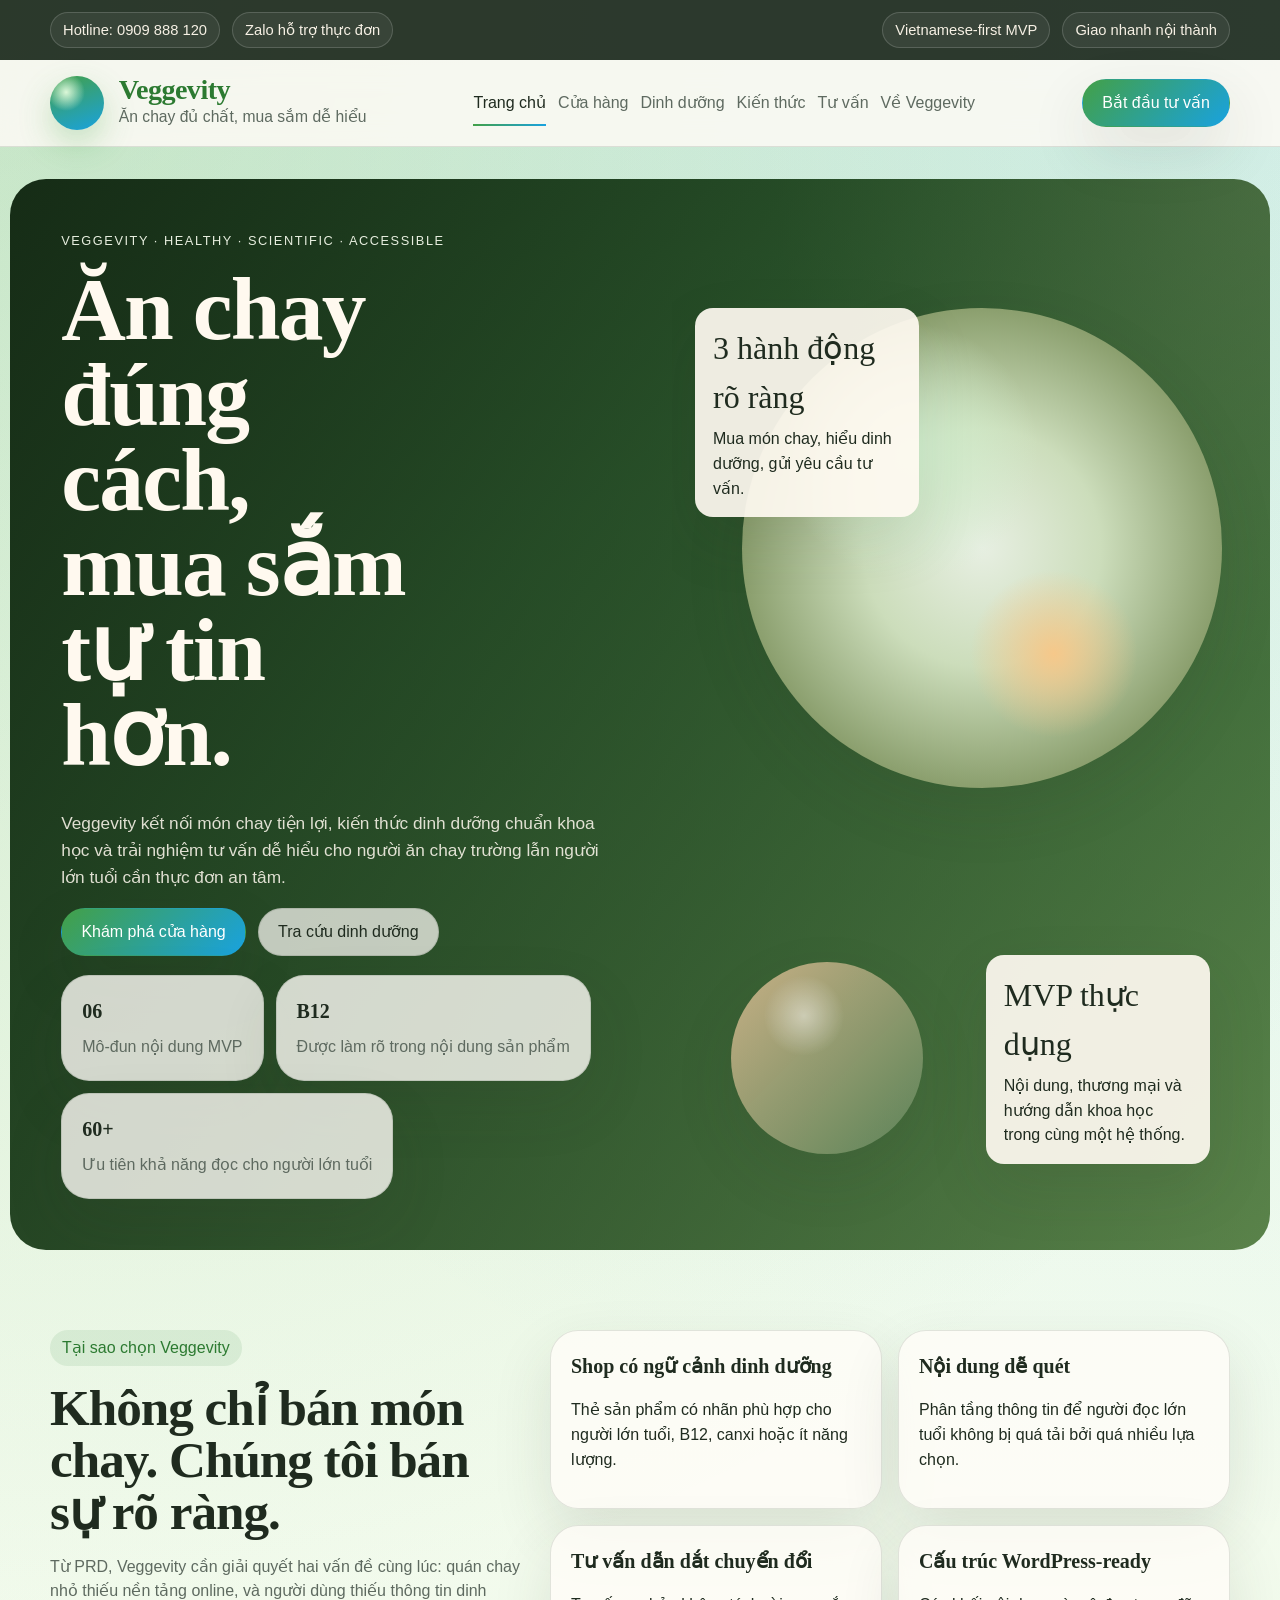
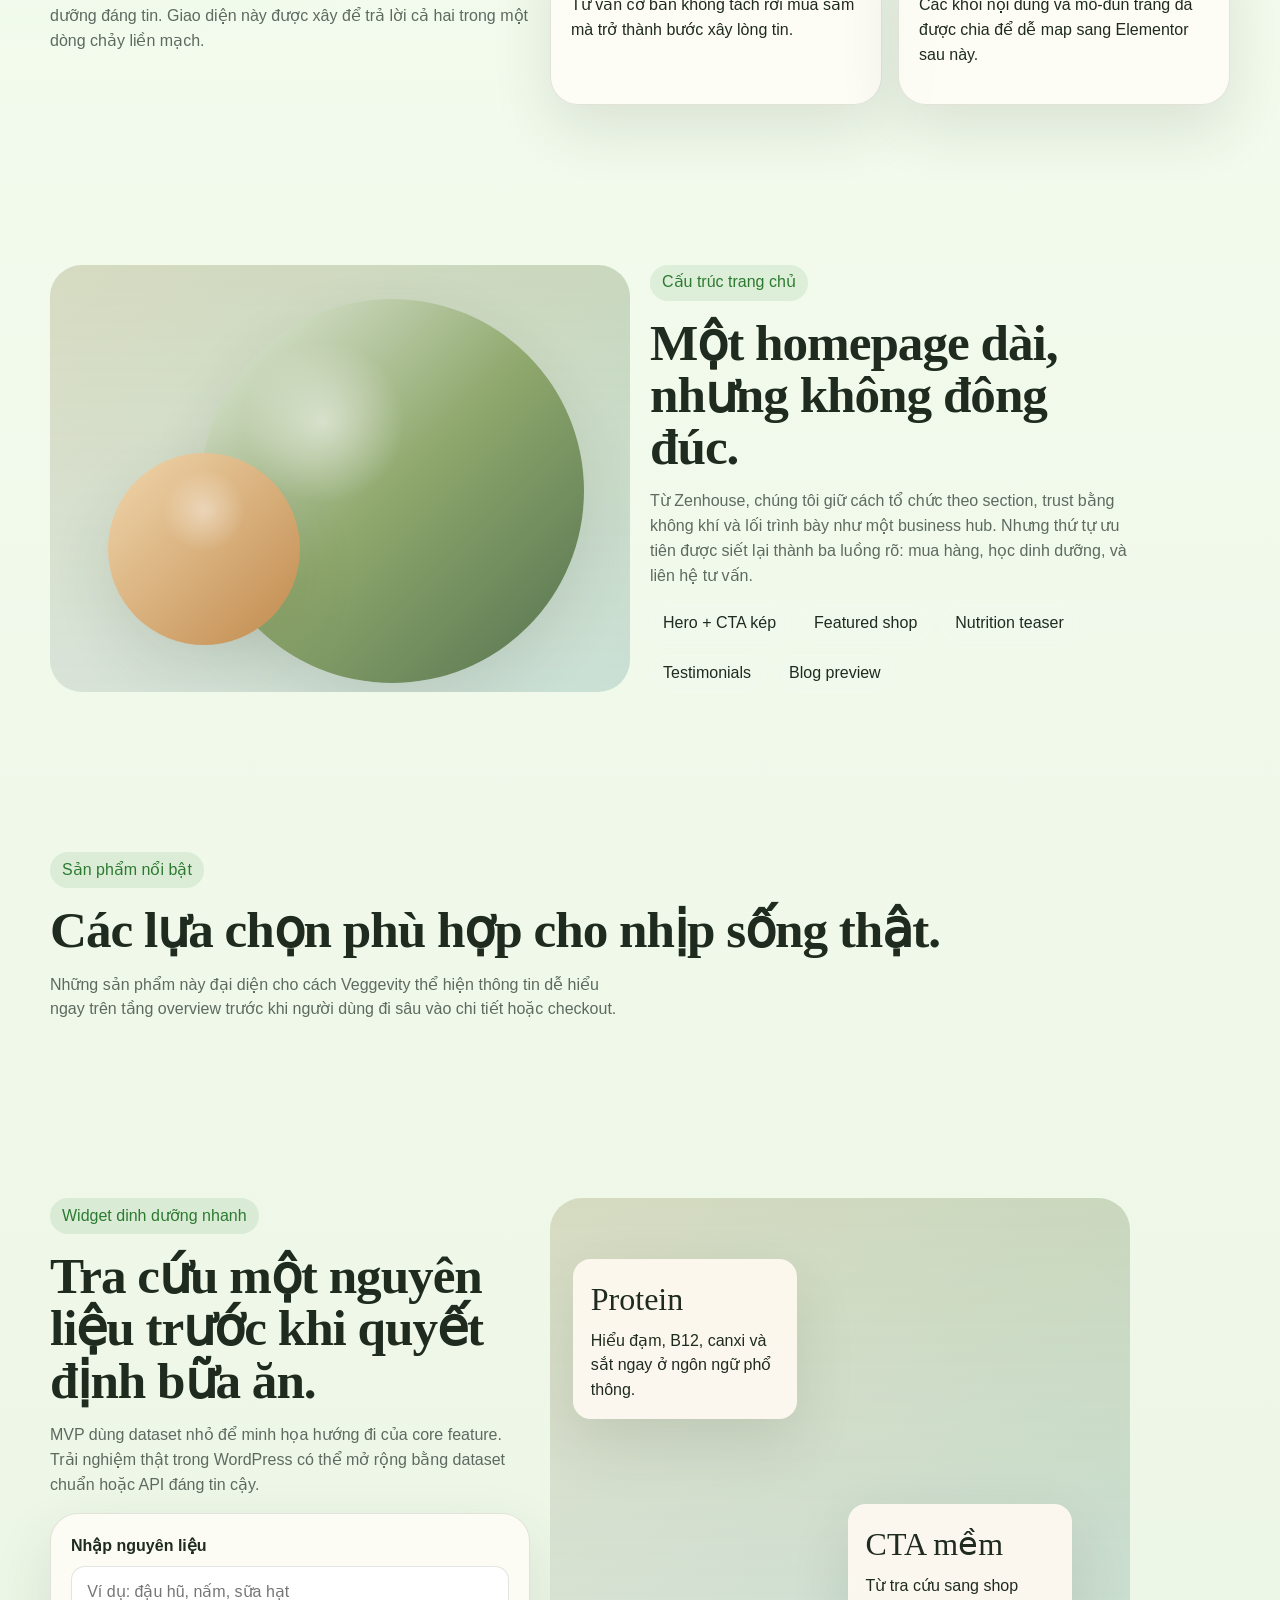
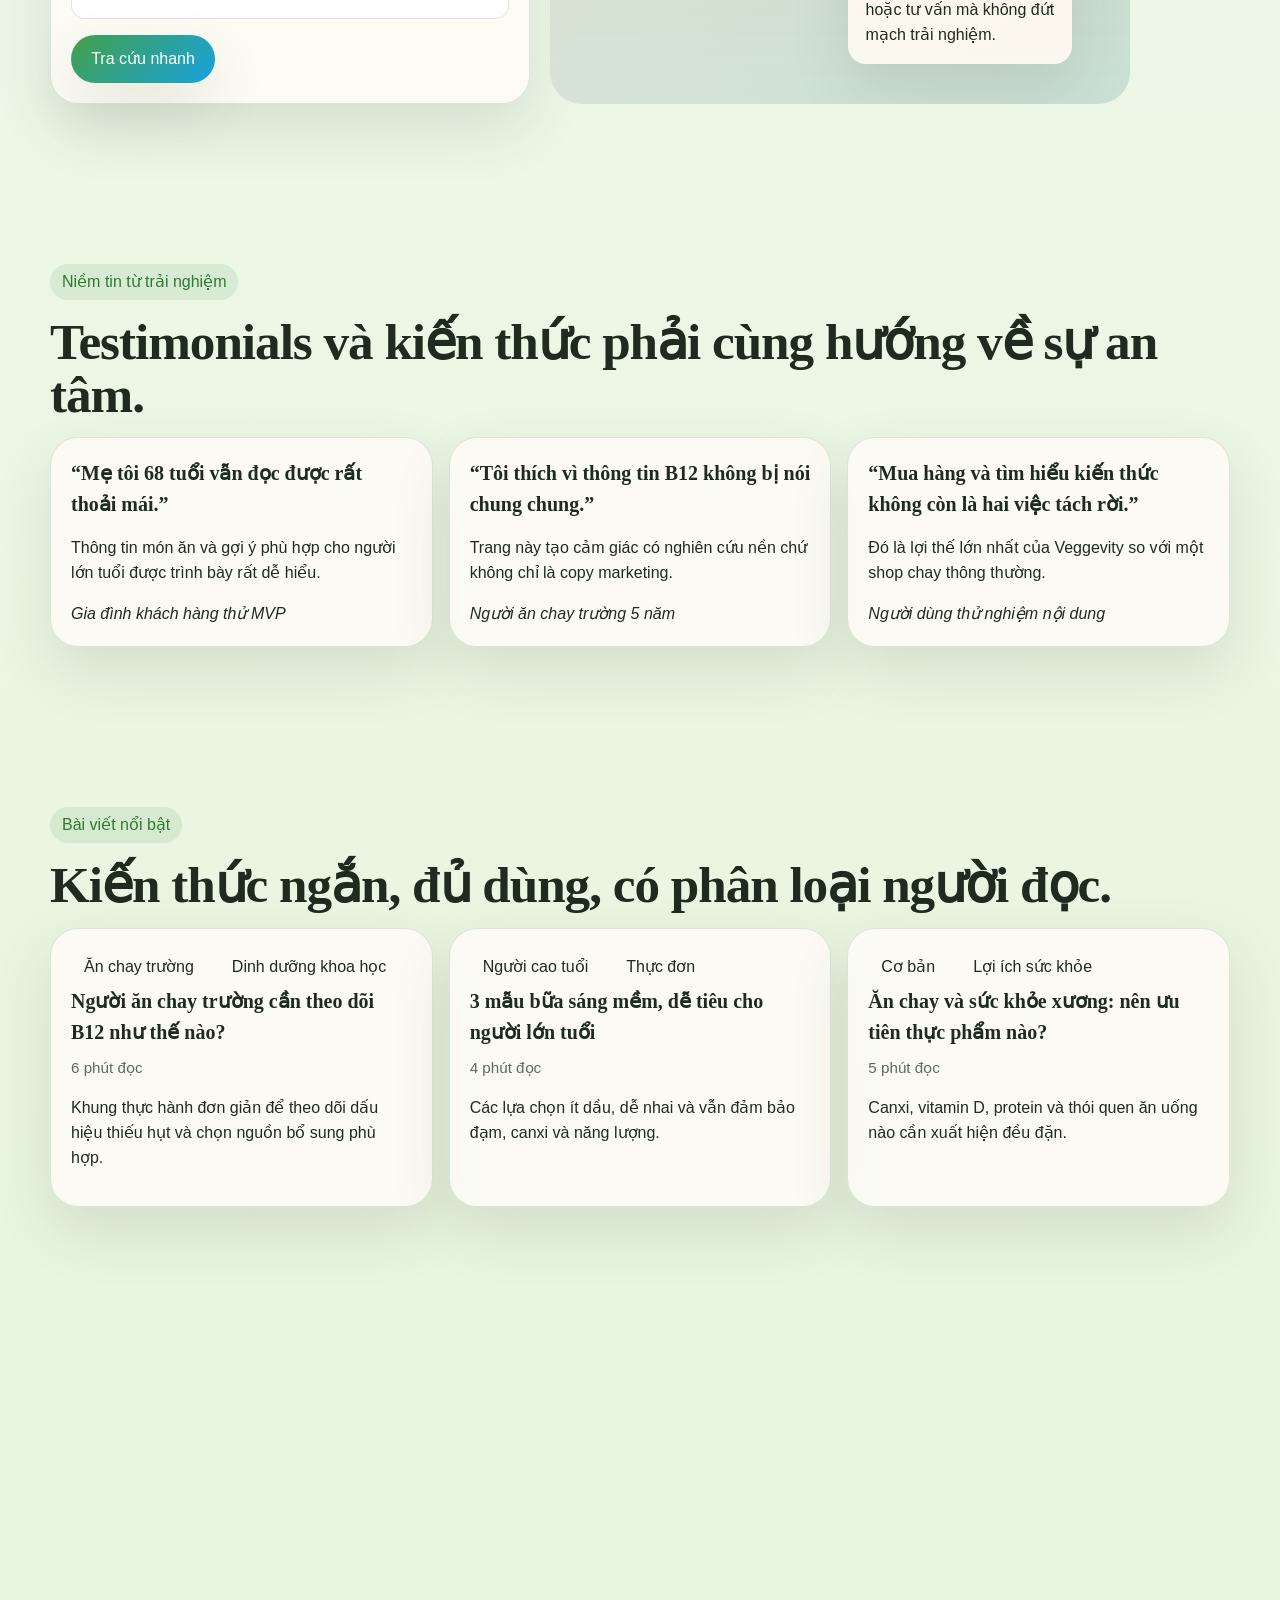
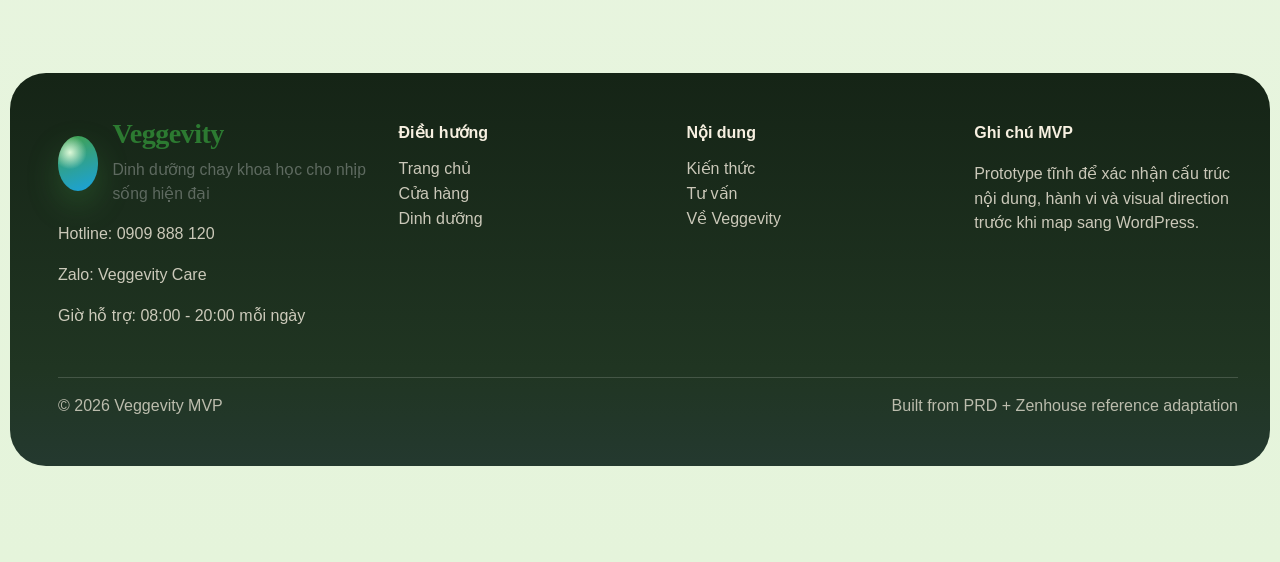
==== index.html @ d233b7eb "Push project to repo" ====
<!DOCTYPE html>
<html lang="vi">
  <head>
    <meta charset="UTF-8" />
    <meta name="viewport" content="width=device-width, initial-scale=1.0" />
    <title>Veggevity | Thực phẩm chay và dinh dưỡng khoa học</title>
    <meta name="description" content="Veggevity kết hợp thực phẩm chay tiện lợi, kiến thức dinh dưỡng khoa học và tư vấn cá nhân hóa trong một trải nghiệm rõ ràng và đáng tin cậy." />
    <link rel="stylesheet" href="styles.css" />
  </head>
  <body>
    <header>
      <div class="utility-bar">
        <div class="utility-inner">
          <div class="utility-links"><span class="utility-chip">Hotline: 0909 888 120</span><span class="utility-chip">Zalo hỗ trợ thực đơn</span></div>
          <div class="utility-actions"><span class="utility-chip">Vietnamese-first MVP</span><span class="utility-chip">Giao nhanh nội thành</span></div>
        </div>
      </div>
      <nav class="site-nav">
        <div class="nav-inner">
          <a class="brand-mark" href="index.html"><div class="brand-orb"></div><div class="brand-text"><strong>Veggevity</strong><span>Ăn chay đủ chất, mua sắm dễ hiểu</span></div></a>
          <div class="nav-links">
            <a class="active" href="index.html">Trang chủ</a><a href="shop.html">Cửa hàng</a><a href="nutrition.html">Dinh dưỡng</a><a href="blog.html">Kiến thức</a><a href="consultation.html">Tư vấn</a><a href="about.html">Về Veggevity</a>
          </div>
          <a class="nav-cta" href="consultation.html">Bắt đầu tư vấn</a>
        </div>
      </nav>
      <section class="hero">
        <div class="hero-shell">
          <div class="hero-copy">
            <span class="eyebrow">Veggevity · Healthy · Scientific · Accessible</span>
            <h1>Ăn chay đúng cách, mua sắm tự tin hơn.</h1>
            <p>Veggevity kết nối món chay tiện lợi, kiến thức dinh dưỡng chuẩn khoa học và trải nghiệm tư vấn dễ hiểu cho người ăn chay trường lẫn người lớn tuổi cần thực đơn an tâm.</p>
            <div class="hero-actions"><a class="button button-primary" href="shop.html">Khám phá cửa hàng</a><a class="button button-secondary" href="nutrition.html">Tra cứu dinh dưỡng</a></div>
            <div class="stats-row">
              <div class="metric-card"><strong>06</strong><span>Mô-đun nội dung MVP</span></div>
              <div class="metric-card"><strong>B12</strong><span>Được làm rõ trong nội dung sản phẩm</span></div>
              <div class="metric-card"><strong>60+</strong><span>Ưu tiên khả năng đọc cho người lớn tuổi</span></div>
            </div>
          </div>
          <div class="hero-visual">
            <div class="hero-plate main"></div>
            <div class="hero-plate leaf"></div>
            <div class="floating-note top"><div class="hero-metric">3 hành động rõ ràng</div><div>Mua món chay, hiểu dinh dưỡng, gửi yêu cầu tư vấn.</div></div>
            <div class="floating-note bottom"><div class="hero-metric">MVP thực dụng</div><div>Nội dung, thương mại và hướng dẫn khoa học trong cùng một hệ thống.</div></div>
          </div>
        </div>
      </section>
    </header>
    <main>
      <section>
        <div class="section-grid">
          <div class="section-copy reveal">
            <div class="section-badge">Tại sao chọn Veggevity</div>
            <h2>Không chỉ bán món chay. Chúng tôi bán sự rõ ràng.</h2>
            <p>Từ PRD, Veggevity cần giải quyết hai vấn đề cùng lúc: quán chay nhỏ thiếu nền tảng online, và người dùng thiếu thông tin dinh dưỡng đáng tin. Giao diện này được xây để trả lời cả hai trong một dòng chảy liền mạch.</p>
          </div>
          <div class="feature-list">
            <article class="feature-item reveal"><strong>Shop có ngữ cảnh dinh dưỡng</strong><p>Thẻ sản phẩm có nhãn phù hợp cho người lớn tuổi, B12, canxi hoặc ít năng lượng.</p></article>
            <article class="feature-item reveal"><strong>Nội dung dễ quét</strong><p>Phân tầng thông tin để người đọc lớn tuổi không bị quá tải bởi quá nhiều lựa chọn.</p></article>
            <article class="feature-item reveal"><strong>Tư vấn dẫn dắt chuyển đổi</strong><p>Tư vấn cơ bản không tách rời mua sắm mà trở thành bước xây lòng tin.</p></article>
            <article class="feature-item reveal"><strong>Cấu trúc WordPress-ready</strong><p>Các khối nội dung và mô-đun trang đã được chia để dễ map sang Elementor sau này.</p></article>
          </div>
        </div>
      </section>
      <section>
        <div class="section-grid">
          <div class="split-visual reveal"><div class="story-plate main"></div><div class="story-plate secondary"></div></div>
          <div class="section-copy reveal">
            <div class="section-badge">Cấu trúc trang chủ</div>
            <h2>Một homepage dài, nhưng không đông đúc.</h2>
            <p>Từ Zenhouse, chúng tôi giữ cách tổ chức theo section, trust bằng không khí và lối trình bày như một business hub. Nhưng thứ tự ưu tiên được siết lại thành ba luồng rõ: mua hàng, học dinh dưỡng, và liên hệ tư vấn.</p>
            <div class="chip-row"><span class="pill">Hero + CTA kép</span><span class="pill">Featured shop</span><span class="pill">Nutrition teaser</span><span class="pill">Testimonials</span><span class="pill">Blog preview</span></div>
          </div>
        </div>
      </section>
      <section>
        <div class="container">
          <div class="section-copy reveal"><div class="section-badge">Sản phẩm nổi bật</div><h2>Các lựa chọn phù hợp cho nhịp sống thật.</h2><p>Những sản phẩm này đại diện cho cách Veggevity thể hiện thông tin dễ hiểu ngay trên tầng overview trước khi người dùng đi sâu vào chi tiết hoặc checkout.</p></div>
          <div class="product-grid" data-product-grid></div>
        </div>
      </section>
      <section>
        <div class="section-grid">
          <div class="section-copy reveal">
            <div class="section-badge">Widget dinh dưỡng nhanh</div>
            <h2>Tra cứu một nguyên liệu trước khi quyết định bữa ăn.</h2>
            <p>MVP dùng dataset nhỏ để minh họa hướng đi của core feature. Trải nghiệm thật trong WordPress có thể mở rộng bằng dataset chuẩn hoặc API đáng tin cậy.</p>
            <form class="tool-panel" data-nutrition-form>
              <div class="field"><label for="home-nutrition">Nhập nguyên liệu</label><input id="home-nutrition" type="text" placeholder="Ví dụ: đậu hũ, nấm, sữa hạt" /></div>
              <button class="button button-primary" type="submit">Tra cứu nhanh</button>
              <div class="tool-output hidden" data-nutrition-output>
                <strong data-result-title>Kết quả</strong>
                <div class="result-grid">
                  <div class="result-box" data-result-key="protein"><span>Protein</span><strong>--</strong></div>
                  <div class="result-box" data-result-key="b12"><span>B12</span><strong>--</strong></div>
                  <div class="result-box" data-result-key="calcium"><span>Canxi</span><strong>--</strong></div>
                  <div class="result-box" data-result-key="iron"><span>Sắt</span><strong>--</strong></div>
                </div>
                <p data-result-note></p>
              </div>
            </form>
          </div>
          <div class="split-visual reveal">
            <div class="floating-note top"><div class="hero-metric">Protein</div><div>Hiểu đạm, B12, canxi và sắt ngay ở ngôn ngữ phổ thông.</div></div>
            <div class="floating-note bottom"><div class="hero-metric">CTA mềm</div><div>Từ tra cứu sang shop hoặc tư vấn mà không đứt mạch trải nghiệm.</div></div>
          </div>
        </div>
      </section>
      <section>
        <div class="container">
          <div class="section-copy reveal"><div class="section-badge">Niềm tin từ trải nghiệm</div><h2>Testimonials và kiến thức phải cùng hướng về sự an tâm.</h2></div>
          <div class="quote-grid">
            <article class="quote reveal"><strong>“Mẹ tôi 68 tuổi vẫn đọc được rất thoải mái.”</strong><p>Thông tin món ăn và gợi ý phù hợp cho người lớn tuổi được trình bày rất dễ hiểu.</p><em>Gia đình khách hàng thử MVP</em></article>
            <article class="quote reveal"><strong>“Tôi thích vì thông tin B12 không bị nói chung chung.”</strong><p>Trang này tạo cảm giác có nghiên cứu nền chứ không chỉ là copy marketing.</p><em>Người ăn chay trường 5 năm</em></article>
            <article class="quote reveal"><strong>“Mua hàng và tìm hiểu kiến thức không còn là hai việc tách rời.”</strong><p>Đó là lợi thế lớn nhất của Veggevity so với một shop chay thông thường.</p><em>Người dùng thử nghiệm nội dung</em></article>
          </div>
        </div>
      </section>
      <section>
        <div class="container">
          <div class="section-copy reveal"><div class="section-badge">Bài viết nổi bật</div><h2>Kiến thức ngắn, đủ dùng, có phân loại người đọc.</h2></div>
          <div class="article-grid" data-blog-grid></div>
        </div>
      </section>
      <section>
        <div class="container">
          <div class="cta-band reveal">
            <div><strong class="display">Bắt đầu từ nhu cầu thật của bạn.</strong><p>Khám phá món chay, đọc hướng dẫn dinh dưỡng hoặc gửi yêu cầu tư vấn cá nhân hóa.</p></div>
            <div class="contact-actions"><a class="button button-primary" href="shop.html">Vào cửa hàng</a><a class="button button-secondary" href="consultation.html">Gửi yêu cầu tư vấn</a></div>
          </div>
        </div>
      </section>
    </main>
    <footer class="footer">
      <div class="footer-shell">
        <div class="footer-grid">
          <div><div class="brand-mark"><div class="brand-orb"></div><div class="brand-text"><strong>Veggevity</strong><span>Dinh dưỡng chay khoa học cho nhịp sống hiện đại</span></div></div><p>Hotline: 0909 888 120</p><p>Zalo: Veggevity Care</p><p>Giờ hỗ trợ: 08:00 - 20:00 mỗi ngày</p></div>
          <div><strong>Điều hướng</strong><a href="index.html">Trang chủ</a><br /><a href="shop.html">Cửa hàng</a><br /><a href="nutrition.html">Dinh dưỡng</a></div>
          <div><strong>Nội dung</strong><a href="blog.html">Kiến thức</a><br /><a href="consultation.html">Tư vấn</a><br /><a href="about.html">Về Veggevity</a></div>
          <div><strong>Ghi chú MVP</strong><p>Prototype tĩnh để xác nhận cấu trúc nội dung, hành vi và visual direction trước khi map sang WordPress.</p></div>
        </div>
        <div class="footer-bottom"><span>© 2026 Veggevity MVP</span><span>Built from PRD + Zenhouse reference adaptation</span></div>
      </div>
    </footer>
    <script src="script.js"></script>
  </body>
</html>
---- styles.css ----
:root {
  --bg: #eef7e8;
  --surface: #fffdf8;
  --surface-strong: #e4f1da;
  --ink: #1f2b1f;
  --muted: #5e6a60;
  --line: rgba(31, 43, 31, 0.12);
  --primary: #43a047;
  --primary-deep: #2c7a31;
  --secondary: #19a2df;
  --secondary-soft: rgba(2, 136, 209, 0.12);
  --shadow: 0 24px 60px rgba(49, 58, 42, 0.12);
  --radius-lg: 28px;
  --radius-md: 18px;
  --container: min(1180px, calc(100vw - 2rem));
}

* { box-sizing: border-box; }
html { scroll-behavior: smooth; }
body {
  margin: 0;
  font-family: "Trebuchet MS", "Segoe UI", sans-serif;
  color: var(--ink);
  background:
    radial-gradient(circle at top left, rgba(67, 160, 71, 0.26), transparent 30%),
    radial-gradient(circle at top right, rgba(25, 162, 223, 0.14), transparent 28%),
    linear-gradient(180deg, #f7fff2 0%, var(--bg) 55%, #e5f4db 100%);
  line-height: 1.55;
}
img { max-width: 100%; display: block; }
a { color: inherit; text-decoration: none; }
button, input, select, textarea { font: inherit; }
.container, .utility-inner, .nav-inner, .section-grid, .footer-grid, .page-header-inner,
.shop-layout, .nutrition-layout, .consult-layout, .contact-layout, .about-layout {
  width: var(--container);
  margin: 0 auto;
}
.utility-bar {
  background: rgba(31, 43, 31, 0.92);
  color: #f6f0e4;
  font-size: 0.92rem;
}
.utility-inner, .nav-inner, .hero-actions, .chip-row, .filter-row, .tag-row, .stats-row,
.contact-actions, .form-grid, .utility-links, .utility-actions, .nav-links, .tab-row {
  display: flex;
  gap: 0.75rem;
  flex-wrap: wrap;
}
.utility-inner {
  justify-content: space-between;
  padding: 0.75rem 0;
}
.utility-chip, .tag, .pill {
  padding: 0.35rem 0.75rem;
  border-radius: 999px;
  border: 1px solid rgba(255,255,255,0.16);
  background: rgba(255,255,255,0.06);
}
.site-nav {
  position: sticky;
  top: 0;
  z-index: 20;
  backdrop-filter: blur(14px);
  background: rgba(252, 250, 244, 0.88);
  border-bottom: 1px solid var(--line);
}
.nav-inner {
  display: flex;
  align-items: center;
  justify-content: space-between;
  gap: 1.5rem;
  padding: 1rem 0;
}
.brand-mark { display: flex; align-items: center; gap: 0.9rem; }
.brand-orb {
  width: 3.4rem;
  height: 3.4rem;
  border-radius: 50%;
  background: radial-gradient(circle at 30% 30%, #dcf8d8, transparent 35%), linear-gradient(160deg, var(--primary), var(--secondary));
  box-shadow: 0 14px 32px rgba(67, 160, 71, 0.28);
}
.brand-text strong, h1, h2, h3, .display {
  font-family: "Palatino Linotype", "Book Antiqua", Palatino, serif;
  letter-spacing: -0.02em;
}
.brand-text strong {
  display: block;
  font-size: clamp(1.65rem, 2.2vw, 2.25rem);
  line-height: 0.9;
  color: var(--primary-deep);
}
.brand-text span {
  display: block;
  color: var(--muted);
  font-size: 0.98rem;
  margin-top: 0.2rem;
}
.nav-links a { color: var(--muted); padding: 0.35rem 0; position: relative; }
.nav-links a.active, .nav-links a:hover { color: var(--ink); }
.nav-links a.active::after, .nav-links a:hover::after {
  content: "";
  position: absolute;
  left: 0; right: 0; bottom: -0.3rem; height: 2px;
  background: linear-gradient(90deg, var(--primary), var(--secondary));
}
.nav-cta, .button {
  display: inline-flex;
  align-items: center;
  justify-content: center;
  min-height: 3rem;
  padding: 0 1.2rem;
  border-radius: 999px;
  border: 1px solid transparent;
  cursor: pointer;
  transition: transform 180ms ease, background 180ms ease, border-color 180ms ease;
}
.nav-cta:hover, .button:hover { transform: translateY(-1px); }
.button-primary, .nav-cta {
  background: linear-gradient(135deg, var(--primary), var(--secondary));
  color: white;
  box-shadow: var(--shadow);
}
.button-secondary { background: rgba(255,253,248,0.72); border-color: var(--line); }
.button-ghost { background: transparent; border-color: var(--line); }
.hero { width: 100%; padding: 2rem 0 0; }
.hero-shell {
  width: min(1320px, calc(100vw - 1.25rem));
  margin: 0 auto;
  border-radius: 36px;
  overflow: hidden;
  background:
    linear-gradient(115deg, rgba(17,31,16,0.86), rgba(17,31,16,0.42)),
    radial-gradient(circle at top right, rgba(220,244,178,0.34), transparent 30%),
    linear-gradient(140deg, #347c3c 0%, #52aa56 38%, #8fcb74 100%);
  min-height: calc(100svh - 7.4rem);
  display: grid;
  grid-template-columns: 1.05fr 0.95fr;
}
.hero-copy {
  padding: clamp(2rem, 4vw, 4rem);
  display: flex;
  flex-direction: column;
  justify-content: center;
}
.eyebrow {
  display: inline-flex;
  gap: 0.5rem;
  color: #e7eedf;
  text-transform: uppercase;
  letter-spacing: 0.12em;
  font-size: 0.8rem;
}
.hero h1 {
  font-size: clamp(3rem, 7vw, 6rem);
  line-height: 0.95;
  margin: 1rem 0;
  color: #fff9ef;
  max-width: 8ch;
}
.hero p { max-width: 36rem; color: rgba(255,249,239,0.86); font-size: 1.08rem; }
.hero-visual { position: relative; min-height: 26rem; overflow: hidden; }
.hero-plate, .story-plate {
  position: absolute;
  border-radius: 50%;
  box-shadow: var(--shadow);
}
.hero-plate.main {
  width: min(30rem, 84%);
  aspect-ratio: 1;
  top: 12%; right: 8%;
  background:
    radial-gradient(circle at 35% 30%, #d2efcf, transparent 28%),
    radial-gradient(circle at 65% 72%, #f6c88a, transparent 18%),
    radial-gradient(circle at 50% 50%, #e7efe2 0%, #ccddbb 35%, #8ca06f 70%, #5c6f42 100%);
}
.hero-plate.leaf {
  width: 12rem; height: 12rem; left: 10%; bottom: 9%;
  background:
    radial-gradient(circle at 38% 28%, rgba(255,255,255,0.45), transparent 22%),
    linear-gradient(135deg, rgba(215,185,143,0.9), rgba(95,135,92,0.88));
}
.floating-note {
  position: absolute;
  max-width: 14rem;
  padding: 1rem 1.1rem;
  border-radius: var(--radius-md);
  background: rgba(255,250,241,0.92);
  box-shadow: var(--shadow);
}
.floating-note.top { top: 12%; left: 4%; }
.floating-note.bottom { right: 10%; bottom: 8%; }
.hero-metric {
  font-size: 2rem;
  font-family: "Palatino Linotype", "Book Antiqua", Palatino, serif;
  margin-bottom: 0.25rem;
}
main section, .page-header, .footer { padding: 5rem 0; }
.section-grid {
  display: grid;
  grid-template-columns: repeat(12, 1fr);
  gap: 1.25rem;
}
.section-copy { grid-column: span 5; }
.section-copy h2, .page-header h1 {
  font-size: clamp(2.2rem, 4vw, 4rem);
  line-height: 1.02;
  margin: 0 0 1rem;
}
.section-copy p, .page-header p { color: var(--muted); max-width: 36rem; }
.feature-list, .history-list {
  display: grid;
  gap: 1rem;
}
.feature-list {
  grid-column: span 7;
  grid-template-columns: repeat(2, minmax(0, 1fr));
}
.feature-item, .quote, .article-card, .team-card, .contact-card, .history-item, .metric-card,
.tool-panel, .product-card, .suggestion-card, .filter-panel, .nutrition-panel, .consult-panel,
.contact-panel {
  background: rgba(255,253,248,0.8);
  border: 1px solid var(--line);
  border-radius: var(--radius-lg);
  padding: 1.25rem;
  box-shadow: var(--shadow);
}
.feature-item strong, .quote strong, .article-card strong, .team-card strong, .product-card strong,
.metric-card strong, .suggestion-card strong, .contact-card strong {
  display: block;
  font-family: "Palatino Linotype", "Book Antiqua", Palatino, serif;
  font-size: 1.25rem;
  margin-bottom: 0.5rem;
}
.stats-row { margin-top: 1.2rem; }
.metric-card { min-width: 9.5rem; }
.metric-card span { display: block; color: var(--muted); }
.split-visual {
  grid-column: span 6;
  min-height: 26rem;
  border-radius: 32px;
  background: linear-gradient(180deg, rgba(46,125,50,0.16), rgba(2,136,209,0.06)), linear-gradient(145deg, #f6eddc, #d6e5d5);
  position: relative;
  overflow: hidden;
}
.story-plate.main {
  width: 24rem; height: 24rem; right: 8%; top: 8%;
  background: radial-gradient(circle at 32% 32%, rgba(255,255,255,0.5), transparent 22%), linear-gradient(135deg, #e7efe2, #8fa86d, #54714f);
}
.story-plate.secondary {
  width: 12rem; height: 12rem; left: 10%; bottom: 11%;
  background: radial-gradient(circle at 50% 30%, rgba(255,255,255,0.4), transparent 25%), linear-gradient(135deg, #f1d7ad, #c18a4d);
}
.section-badge {
  display: inline-flex;
  gap: 0.4rem;
  padding: 0.35rem 0.75rem;
  background: rgba(46,125,50,0.1);
  color: var(--primary-deep);
  border-radius: 999px;
  margin-bottom: 1rem;
}
.product-grid, .article-grid, .quote-grid, .team-grid, .contact-grid, .suggestion-grid {
  display: grid;
  grid-template-columns: repeat(3, minmax(0, 1fr));
  gap: 1rem;
}
.product-thumb {
  aspect-ratio: 4 / 3;
  border-radius: 20px;
  margin-bottom: 1rem;
  background: radial-gradient(circle at 30% 30%, rgba(255,255,255,0.48), transparent 22%), linear-gradient(145deg, #efe5d0, #bfd5b8 52%, #87a57e 100%);
  position: relative;
  overflow: hidden;
}
.product-thumb::after, .visual-block::after {
  content: "";
  position: absolute;
  inset: 12% 18%;
  border-radius: 50%;
  background: radial-gradient(circle at 50% 50%, rgba(229,245,219,0.95), rgba(84,113,79,0.75));
}
.product-meta, .article-meta { color: var(--muted); font-size: 0.95rem; }
.badge-row { display: flex; gap: 0.45rem; flex-wrap: wrap; margin-top: 0.9rem; }
.badge {
  padding: 0.3rem 0.65rem;
  border-radius: 999px;
  background: var(--secondary-soft);
  color: var(--secondary);
  font-size: 0.84rem;
}
.cta-band {
  border-radius: 32px;
  background: linear-gradient(135deg, rgba(46,125,50,0.92), rgba(2,136,209,0.78));
  color: white;
  padding: clamp(1.5rem, 4vw, 3rem);
  display: grid;
  grid-template-columns: 1fr auto;
  gap: 1rem;
  align-items: center;
}
.page-header { padding-top: 3rem; }
.page-header-inner {
  border-radius: 32px;
  padding: clamp(2rem, 4vw, 3.2rem);
  background: linear-gradient(180deg, rgba(255,255,255,0.62), rgba(255,255,255,0.35)), linear-gradient(135deg, rgba(46,125,50,0.1), rgba(2,136,209,0.08));
  border: 1px solid var(--line);
  box-shadow: var(--shadow);
}
.shop-layout, .nutrition-layout, .consult-layout, .contact-layout, .about-layout {
  display: grid;
  gap: 1.25rem;
  align-items: start;
}
.shop-layout { grid-template-columns: 320px 1fr; }
.nutrition-layout, .consult-layout, .about-layout, .contact-layout { grid-template-columns: 1.1fr 0.9fr; }
.field { display: grid; gap: 0.4rem; margin-bottom: 1rem; }
.field label { font-weight: 600; }
.field input, .field select, .field textarea {
  width: 100%;
  border-radius: 14px;
  border: 1px solid var(--line);
  padding: 0.85rem 0.95rem;
  background: white;
}
.visual-block {
  min-height: 18rem;
  border-radius: 28px;
  background: radial-gradient(circle at top left, rgba(215,185,143,0.35), transparent 28%), linear-gradient(145deg, #f4ecdb, #d7e7d2 55%, #b1c8ac);
  position: relative;
  overflow: hidden;
}
.visual-block::before {
  content: "";
  position: absolute;
  inset: auto 10% 8% auto;
  width: 11rem;
  height: 11rem;
  border-radius: 50%;
  background: linear-gradient(135deg, rgba(2,136,209,0.35), rgba(46,125,50,0.2));
}
.tool-output { margin-top: 1rem; display: grid; gap: 0.75rem; }
.tool-output.hidden, .history-list.hidden, .chatbot-response.hidden { display: none; }
.result-grid {
  display: grid;
  grid-template-columns: repeat(4, minmax(0, 1fr));
  gap: 0.75rem;
}
.result-box {
  padding: 0.9rem;
  border-radius: 18px;
  background: rgba(46,125,50,0.08);
}
.result-box span { display: block; color: var(--muted); font-size: 0.88rem; }
.tab {
  padding: 0.7rem 1rem;
  border-radius: 999px;
  border: 1px solid var(--line);
  background: rgba(255,255,255,0.62);
  cursor: pointer;
}
.tab.active {
  background: linear-gradient(135deg, var(--primary), var(--secondary));
  color: white;
  border-color: transparent;
}
.chatbot-response {
  margin-top: 1rem;
  padding: 1rem;
  border-radius: 18px;
  background: rgba(2,136,209,0.1);
}
.footer { padding-top: 3rem; }
.footer-shell {
  width: min(1320px, calc(100vw - 1.25rem));
  margin: 0 auto 1rem;
  padding: clamp(2rem, 4vw, 3rem);
  border-radius: 36px;
  background: linear-gradient(180deg, #152416, #203522 75%, #24392f);
  color: #f7f0e1;
}
.footer-grid {
  display: grid;
  grid-template-columns: 1.2fr repeat(3, 1fr);
  gap: 1.5rem;
}
.footer-grid a, .footer-grid p { color: rgba(247,240,225,0.8); }
.footer-grid strong { display: block; margin-bottom: 0.7rem; }
.footer-bottom {
  width: var(--container);
  margin: 2rem auto 0;
  padding-top: 1rem;
  border-top: 1px solid rgba(255,255,255,0.16);
  color: rgba(247,240,225,0.72);
  display: flex;
  justify-content: space-between;
  gap: 1rem;
  flex-wrap: wrap;
}
.reveal {
  opacity: 0;
  transform: translateY(24px);
  transition: opacity 500ms ease, transform 500ms ease;
}
.reveal.visible { opacity: 1; transform: translateY(0); }
@media (max-width: 960px) {
  .hero-shell, .section-grid, .shop-layout, .nutrition-layout, .consult-layout, .contact-layout, .about-layout, .footer-grid, .cta-band {
    grid-template-columns: 1fr;
  }
  .section-copy, .feature-list, .split-visual { grid-column: auto; }
  .product-grid, .article-grid, .quote-grid, .team-grid, .contact-grid, .suggestion-grid, .result-grid {
    grid-template-columns: repeat(2, minmax(0, 1fr));
  }
  .nav-inner { flex-wrap: wrap; }
  .hero-shell { min-height: auto; }
  .hero h1 { max-width: none; }
}
@media (max-width: 720px) {
  .product-grid, .article-grid, .quote-grid, .team-grid, .contact-grid, .suggestion-grid, .feature-list, .result-grid {
    grid-template-columns: 1fr;
  }
  .button, .nav-cta { width: 100%; }
}
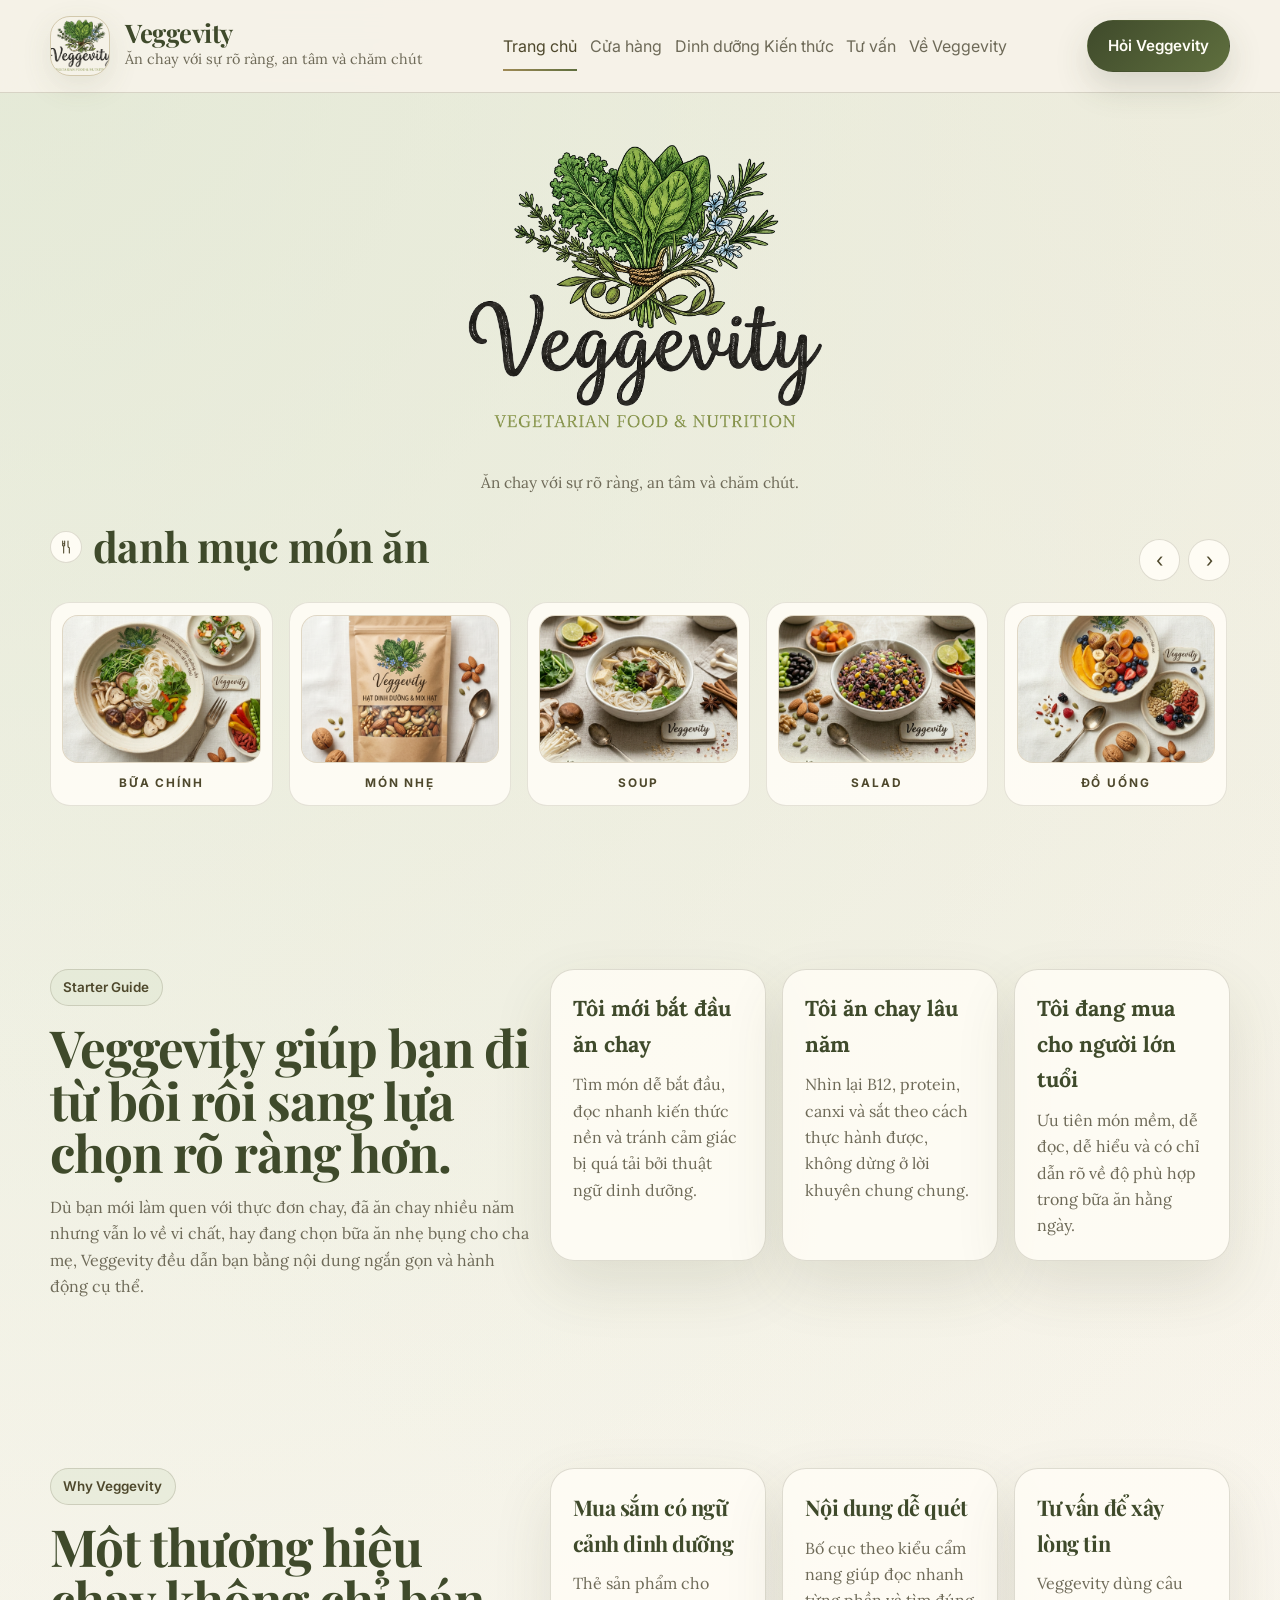
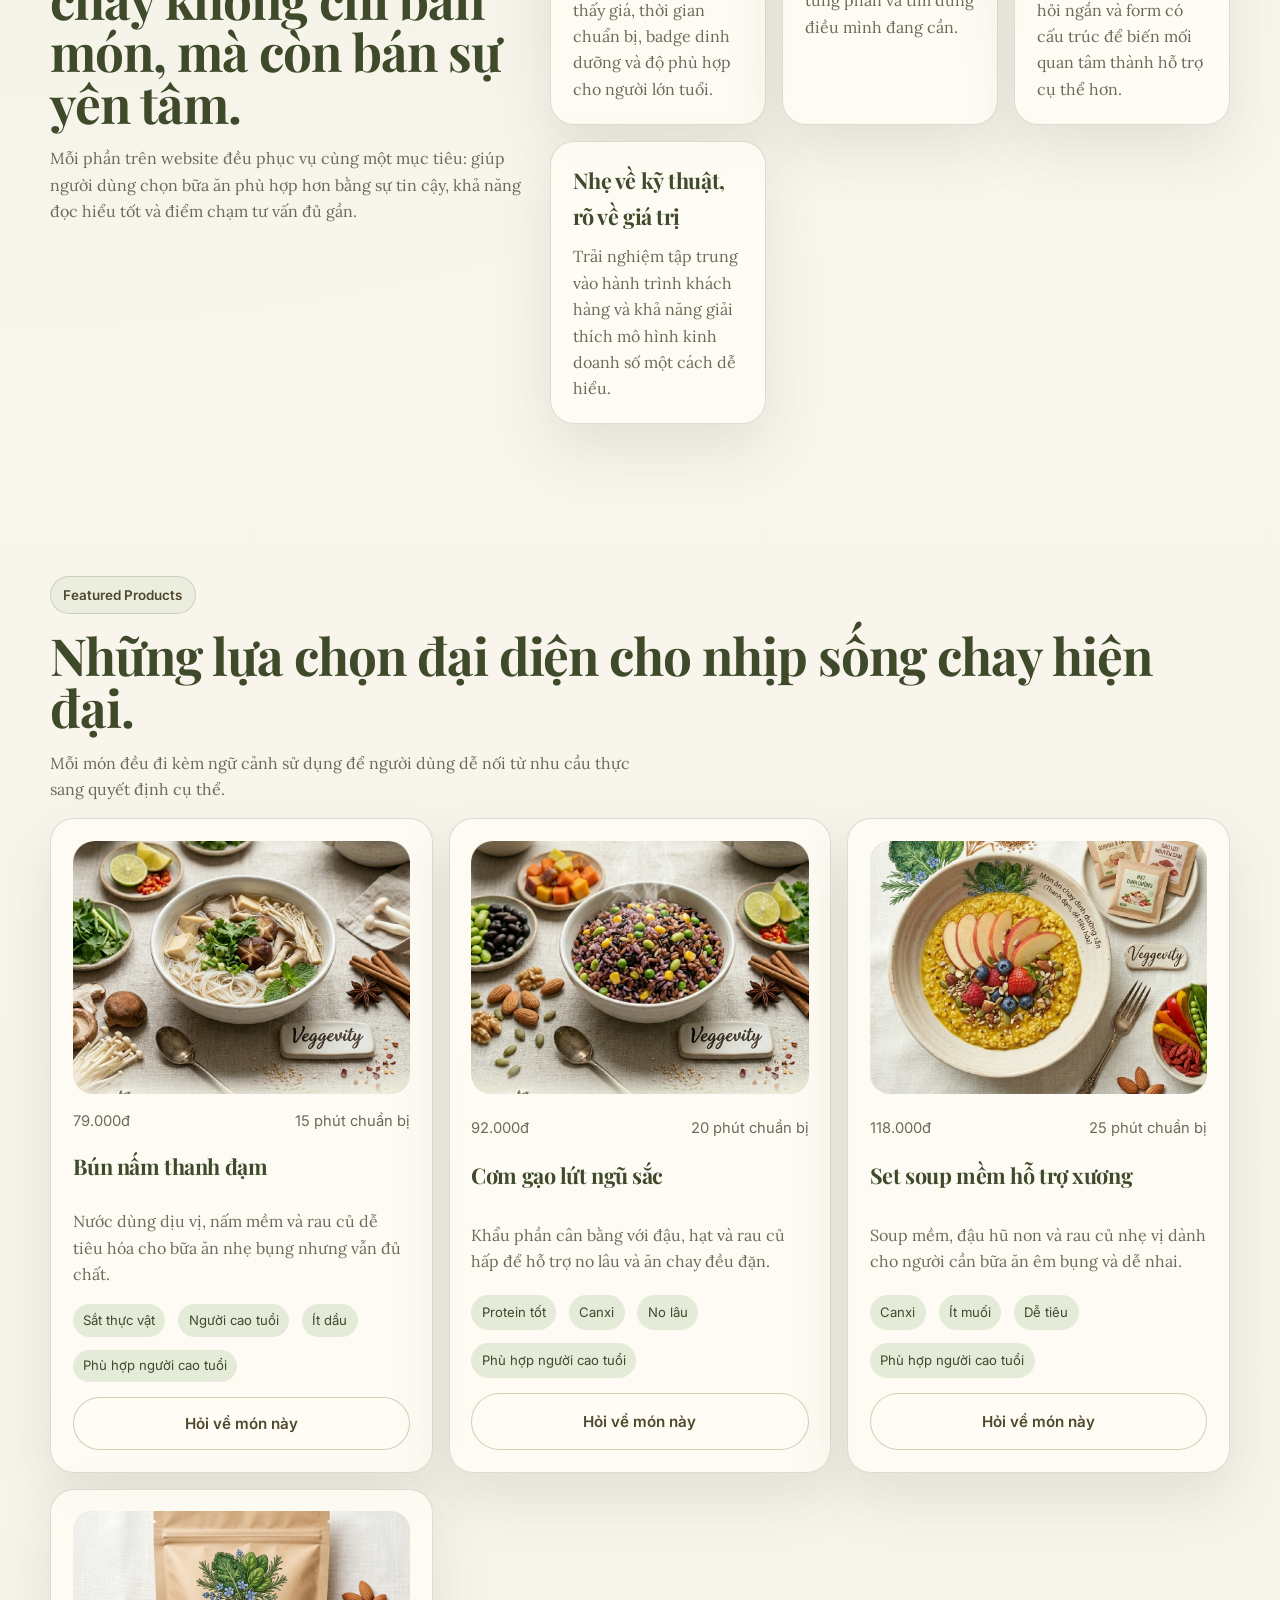
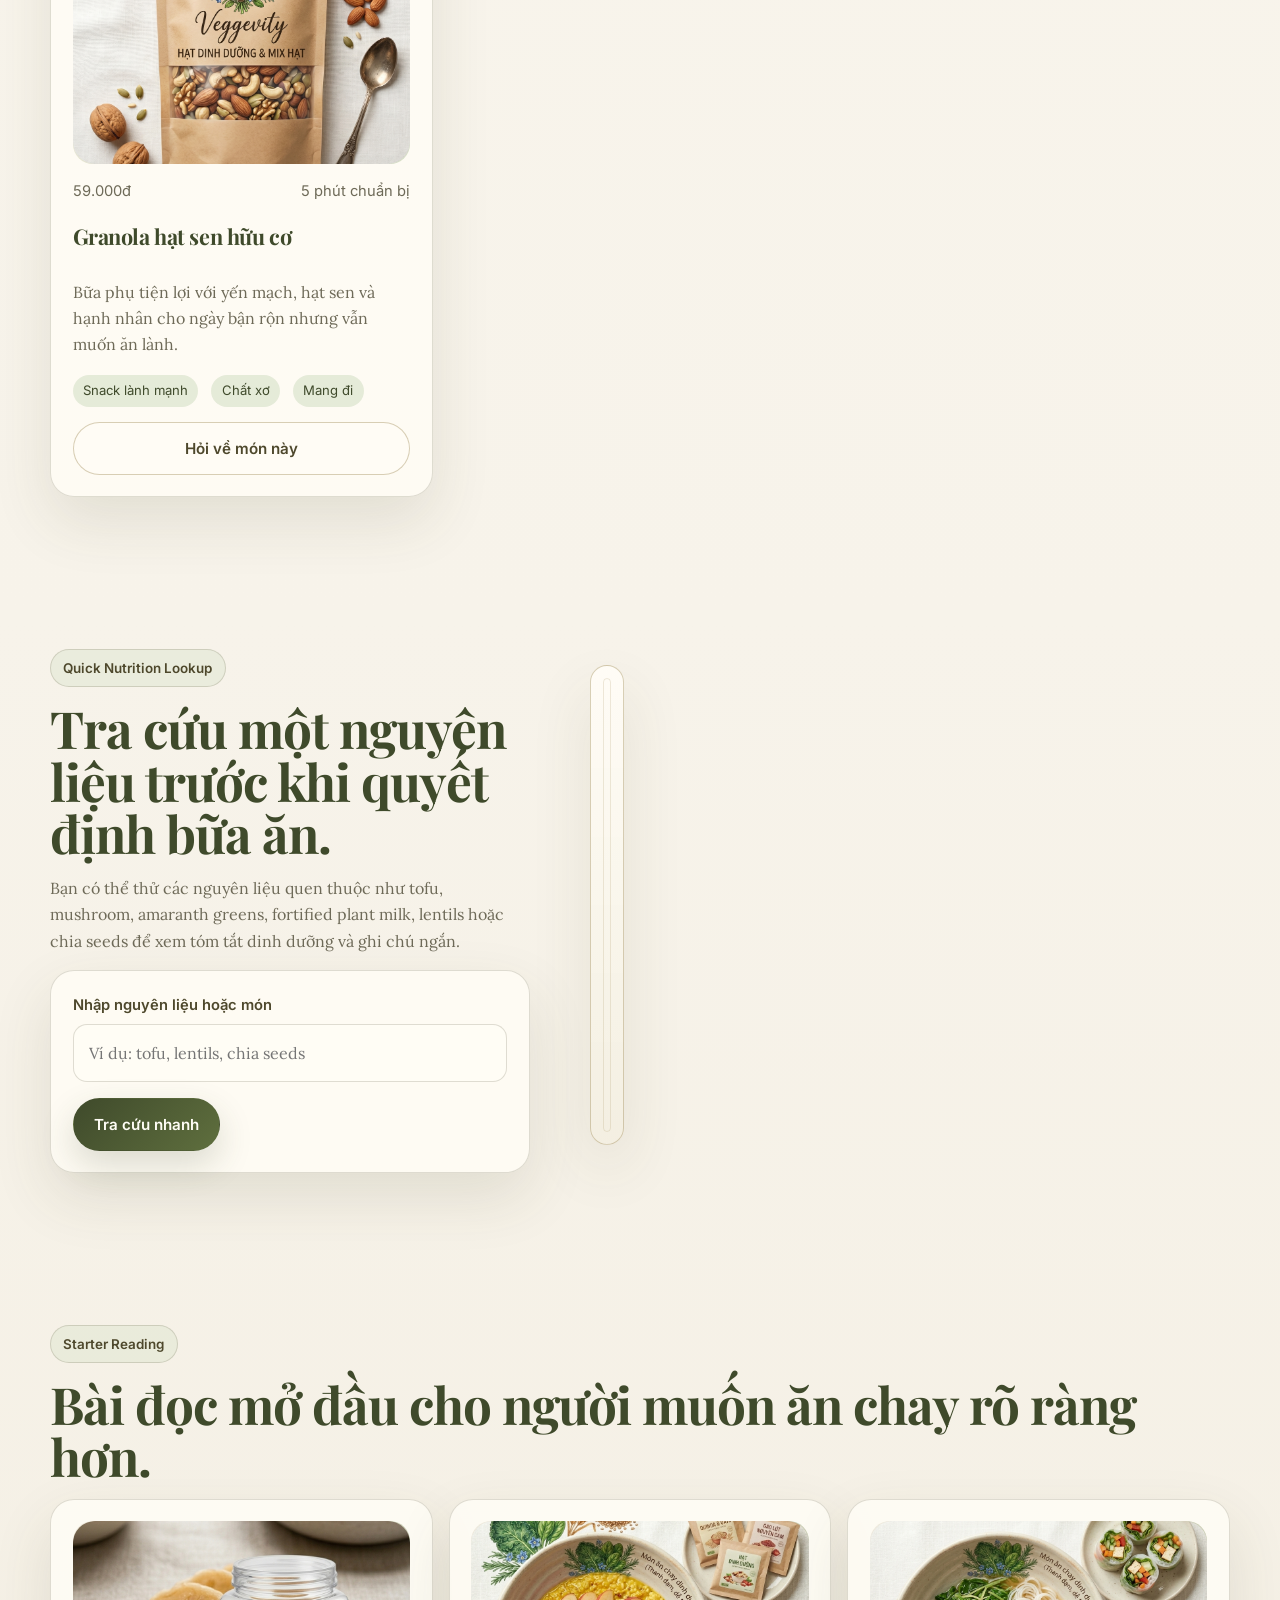
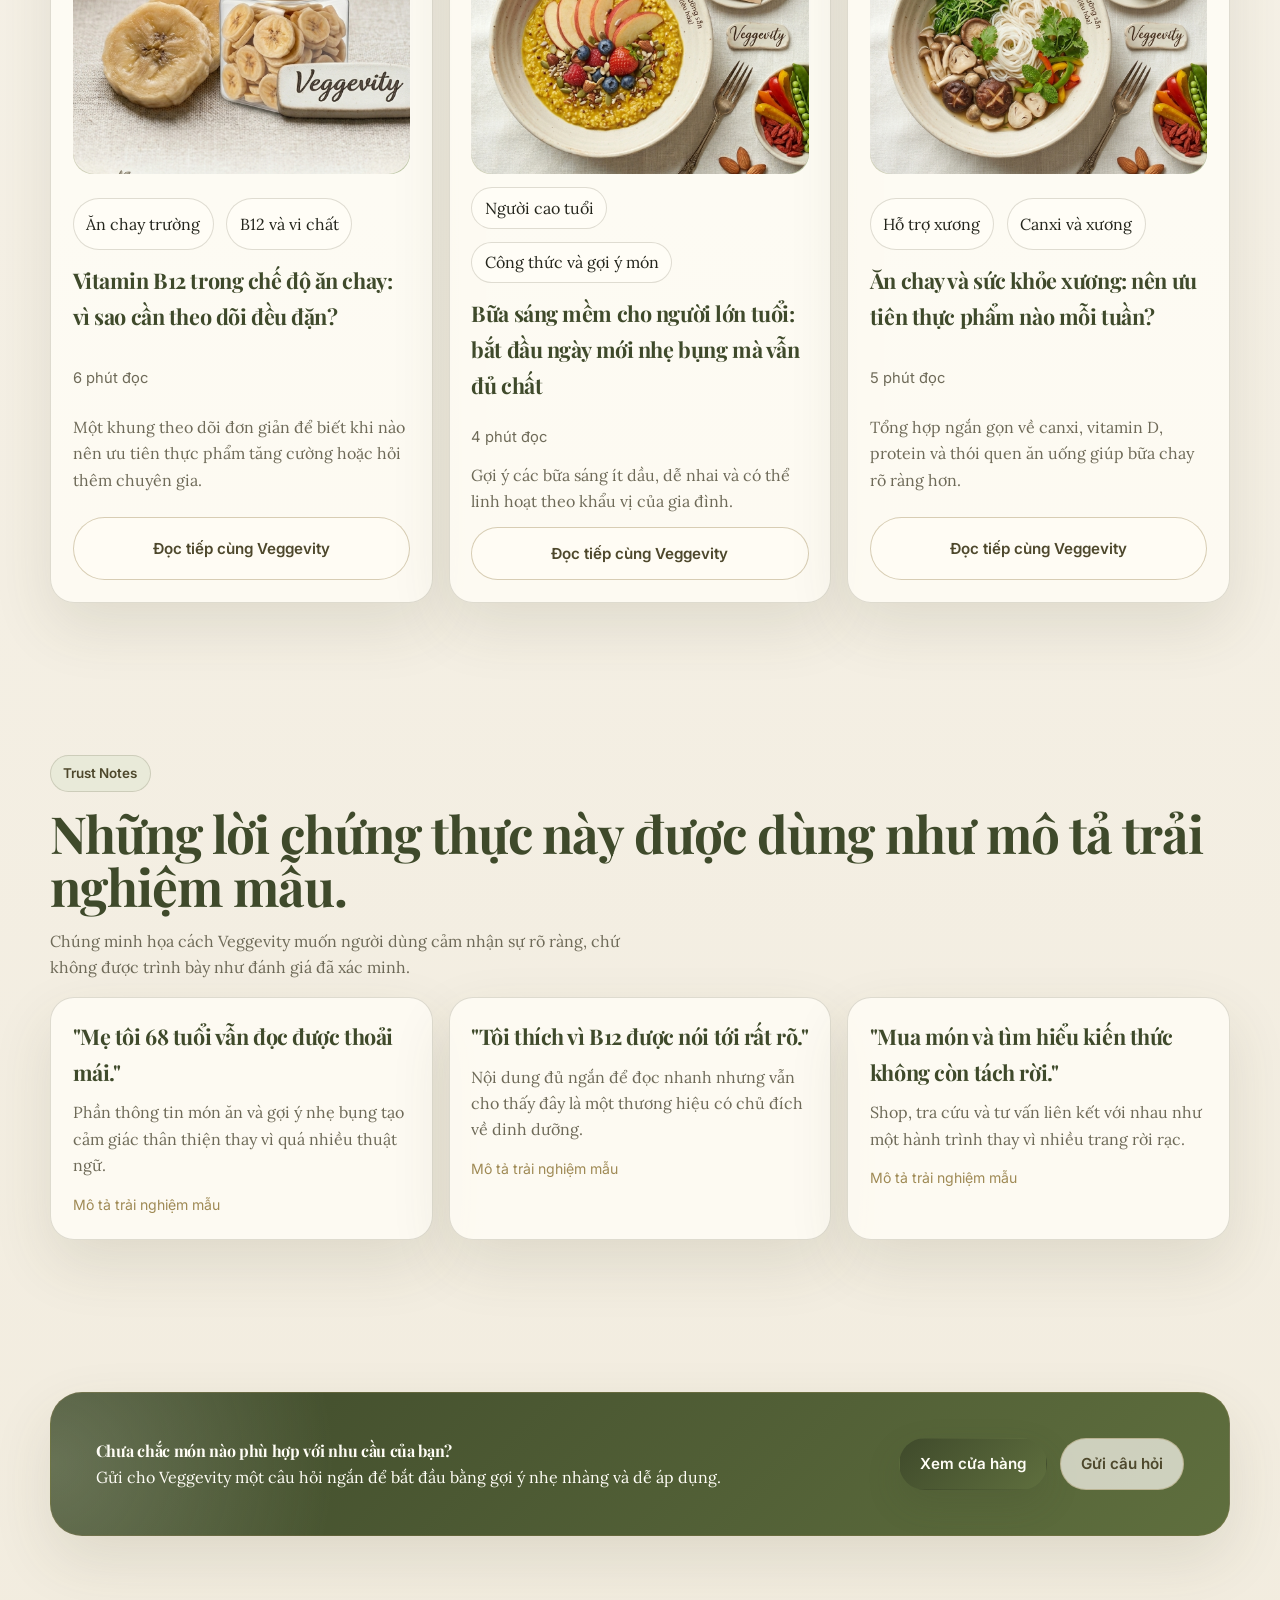
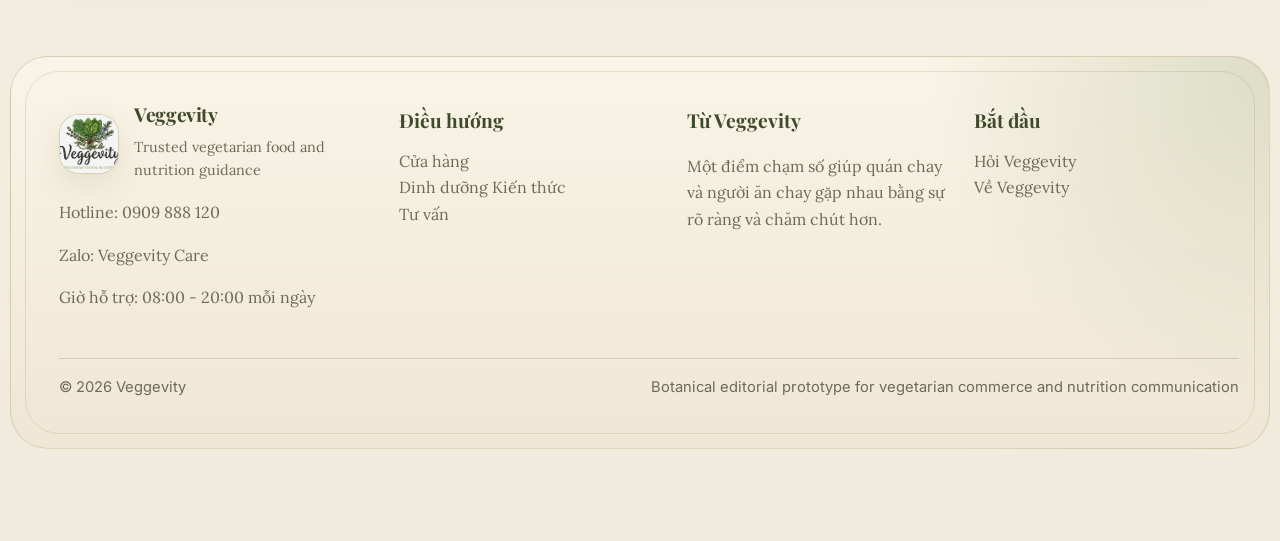
==== commit 2226cdb8: "Update Veggevity project" ====
--- a/index.html
+++ b/index.html
@@ -3,90 +3,252 @@
   <head>
     <meta charset="UTF-8" />
     <meta name="viewport" content="width=device-width, initial-scale=1.0" />
-    <title>Veggevity | Thực phẩm chay và dinh dưỡng khoa học</title>
-    <meta name="description" content="Veggevity kết hợp thực phẩm chay tiện lợi, kiến thức dinh dưỡng khoa học và tư vấn cá nhân hóa trong một trải nghiệm rõ ràng và đáng tin cậy." />
+    <title>Veggevity | Ăn chay với sự rõ ràng, an tâm và dịu dàng</title>
+    <meta
+      name="description"
+      content="Veggevity kết hợp thực phẩm chay, kiến thức dinh dưỡng và tư vấn thân thiện để giúp người ăn chay và gia đình lựa chọn bữa ăn phù hợp hơn."
+    />
+    <link rel="preconnect" href="https://fonts.googleapis.com" />
+    <link rel="preconnect" href="https://fonts.gstatic.com" crossorigin />
+    <link
+      href="https://fonts.googleapis.com/css2?family=Inter:wght@400;500;600;700&family=Lora:wght@400;500;600;700&family=Playfair+Display:wght@500;600;700&display=swap"
+      rel="stylesheet"
+    />
     <link rel="stylesheet" href="styles.css" />
   </head>
   <body>
     <header>
-      <div class="utility-bar">
-        <div class="utility-inner">
-          <div class="utility-links"><span class="utility-chip">Hotline: 0909 888 120</span><span class="utility-chip">Zalo hỗ trợ thực đơn</span></div>
-          <div class="utility-actions"><span class="utility-chip">Vietnamese-first MVP</span><span class="utility-chip">Giao nhanh nội thành</span></div>
-        </div>
-      </div>
       <nav class="site-nav">
         <div class="nav-inner">
-          <a class="brand-mark" href="index.html"><div class="brand-orb"></div><div class="brand-text"><strong>Veggevity</strong><span>Ăn chay đủ chất, mua sắm dễ hiểu</span></div></a>
+          <a class="brand-mark" href="index.html">
+            <img class="brand-logo" data-clean-logo src="images/logo.png" alt="Logo Veggevity" />
+            <div class="brand-text">
+              <strong>Veggevity</strong>
+              <span>Ăn chay với sự rõ ràng, an tâm và chăm chút</span>
+            </div>
+          </a>
           <div class="nav-links">
-            <a class="active" href="index.html">Trang chủ</a><a href="shop.html">Cửa hàng</a><a href="nutrition.html">Dinh dưỡng</a><a href="blog.html">Kiến thức</a><a href="consultation.html">Tư vấn</a><a href="about.html">Về Veggevity</a>
-          </div>
-          <a class="nav-cta" href="consultation.html">Bắt đầu tư vấn</a>
+            <a class="active" href="index.html">Trang chủ</a>
+            <a href="shop.html">Cửa hàng</a>
+            <a href="nutrition.html">Dinh dưỡng Kiến thức</a>
+            <a href="consultation.html">Tư vấn</a>
+            <a href="about.html">Về Veggevity</a>
+          </div>
+          <a class="nav-cta" href="consultation.html">Hỏi Veggevity</a>
         </div>
       </nav>
-      <section class="hero">
-        <div class="hero-shell">
-          <div class="hero-copy">
-            <span class="eyebrow">Veggevity · Healthy · Scientific · Accessible</span>
-            <h1>Ăn chay đúng cách, mua sắm tự tin hơn.</h1>
-            <p>Veggevity kết nối món chay tiện lợi, kiến thức dinh dưỡng chuẩn khoa học và trải nghiệm tư vấn dễ hiểu cho người ăn chay trường lẫn người lớn tuổi cần thực đơn an tâm.</p>
-            <div class="hero-actions"><a class="button button-primary" href="shop.html">Khám phá cửa hàng</a><a class="button button-secondary" href="nutrition.html">Tra cứu dinh dưỡng</a></div>
-            <div class="stats-row">
-              <div class="metric-card"><strong>06</strong><span>Mô-đun nội dung MVP</span></div>
-              <div class="metric-card"><strong>B12</strong><span>Được làm rõ trong nội dung sản phẩm</span></div>
-              <div class="metric-card"><strong>60+</strong><span>Ưu tiên khả năng đọc cho người lớn tuổi</span></div>
-            </div>
-          </div>
-          <div class="hero-visual">
-            <div class="hero-plate main"></div>
-            <div class="hero-plate leaf"></div>
-            <div class="floating-note top"><div class="hero-metric">3 hành động rõ ràng</div><div>Mua món chay, hiểu dinh dưỡng, gửi yêu cầu tư vấn.</div></div>
-            <div class="floating-note bottom"><div class="hero-metric">MVP thực dụng</div><div>Nội dung, thương mại và hướng dẫn khoa học trong cùng một hệ thống.</div></div>
-          </div>
+
+      <section class="brand-center">
+        <div class="brand-center-inner reveal">
+          <a class="brand-center-link" href="index.html" aria-label="Veggevity home">
+            <span class="brand-center-frame">
+              <img class="brand-center-logo" data-clean-logo src="images/logo.png" alt="Logo Veggevity botanical vintage" />
+            </span>
+          </a>
+          <p>Ăn chay với sự rõ ràng, an tâm và chăm chút.</p>
         </div>
       </section>
     </header>
+
     <main>
+      <section class="meal-slider-section">
+        <div class="container">
+          <div class="meal-slider-header reveal">
+            <div class="meal-slider-title">
+              <span class="meal-slider-icon" aria-hidden="true">
+                <svg viewBox="0 0 24 24" focusable="false" aria-hidden="true">
+                  <path
+                    d="M7 3v7M10 3v7M7 7h3M8.5 10v11M15 3v8c0 1.1.9 2 2 2h0v8"
+                    fill="none"
+                    stroke="currentColor"
+                    stroke-linecap="round"
+                    stroke-linejoin="round"
+                    stroke-width="1.6"
+                  />
+                </svg>
+              </span>
+              <h2>danh mục món ăn</h2>
+            </div>
+            <div class="meal-slider-controls" aria-label="Meal categories">
+              <button class="meal-slider-button prev" type="button" data-meal-slider-prev aria-label="Xem danh mục trước">‹</button>
+              <button class="meal-slider-button next" type="button" data-meal-slider-next aria-label="Xem danh mục tiếp theo">›</button>
+            </div>
+          </div>
+          <div class="meal-slider reveal" data-meal-slider>
+            <div class="meal-track" data-meal-track>
+              <a class="meal-card" href="shop.html">
+                <div class="meal-card-media">
+                <img
+                  src="assets/categories/bua-sang.jpg"
+                  onerror="this.onerror=null;this.src='images/4. Cháo & Ngũ cốc ăn liền.png';"
+                  alt="Bữa sáng chay Veggevity"
+                  loading="lazy"
+                />
+                </div>
+                <span class="meal-card-label">BỮA SÁNG</span>
+              </a>
+              <a class="meal-card" href="shop.html?type=meal">
+                <div class="meal-card-media">
+                <img
+                  src="assets/categories/bua-chinh.jpg"
+                  onerror="this.onerror=null;this.src='images/3. Món ăn chay dinh dưỡng.png';"
+                  alt="Bữa chính chay Veggevity"
+                  loading="lazy"
+                />
+                </div>
+                <span class="meal-card-label">BỮA CHÍNH</span>
+              </a>
+              <a class="meal-card" href="shop.html?type=snack">
+                <div class="meal-card-media">
+                <img
+                  src="assets/categories/mon-nhe.jpg"
+                  onerror="this.onerror=null;this.src='images/1. Hạt dinh dưỡng & Mix hạt.png';"
+                  alt="Món nhẹ chay Veggevity"
+                  loading="lazy"
+                />
+                </div>
+                <span class="meal-card-label">MÓN NHẸ</span>
+              </a>
+              <a class="meal-card" href="shop.html">
+                <div class="meal-card-media">
+                <img
+                  src="assets/categories/soup.jpg"
+                  onerror="this.onerror=null;this.src='images/bún nấm thanh đạm.png';"
+                  alt="Soup và món nước chay Veggevity"
+                  loading="lazy"
+                />
+                </div>
+                <span class="meal-card-label">SOUP</span>
+              </a>
+              <a class="meal-card" href="shop.html">
+                <div class="meal-card-media">
+                <img
+                  src="assets/categories/salad.jpg"
+                  onerror="this.onerror=null;this.src='images/Cơm gạo lứt ngũ sắc.png';"
+                  alt="Salad và rau củ Veggevity"
+                  loading="lazy"
+                />
+                </div>
+                <span class="meal-card-label">SALAD</span>
+              </a>
+              <a class="meal-card" href="shop.html?type=drink">
+                <div class="meal-card-media">
+                <img
+                  src="assets/categories/do-uong.jpg"
+                  onerror="this.onerror=null;this.src='images/2. Trái cây sấy mềm & Snack nhẹ.png';"
+                  alt="Đồ uống chay Veggevity"
+                  loading="lazy"
+                />
+                </div>
+                <span class="meal-card-label">ĐỒ UỐNG</span>
+              </a>
+              <a class="meal-card" href="shop.html?type=combo">
+                <div class="meal-card-media">
+                <img
+                  src="assets/categories/combo.jpg"
+                  onerror="this.onerror=null;this.src='images/3. Món ăn chay dinh dưỡng.png';"
+                  alt="Combo thực đơn Veggevity"
+                  loading="lazy"
+                />
+                </div>
+                <span class="meal-card-label">COMBO</span>
+              </a>
+              <a class="meal-card" href="shop.html?senior=true">
+                <div class="meal-card-media">
+                <img
+                  src="assets/categories/nguoi-lon-tuoi.jpg"
+                  onerror="this.onerror=null;this.src='images/4. Cháo & Ngũ cốc ăn liền.png';"
+                  alt="Món cho người lớn tuổi của Veggevity"
+                  loading="lazy"
+                />
+                </div>
+                <span class="meal-card-label">NGƯỜI LỚN TUỔI</span>
+              </a>
+            </div>
+          </div>
+        </div>
+      </section>
+
       <section>
         <div class="section-grid">
           <div class="section-copy reveal">
-            <div class="section-badge">Tại sao chọn Veggevity</div>
-            <h2>Không chỉ bán món chay. Chúng tôi bán sự rõ ràng.</h2>
-            <p>Từ PRD, Veggevity cần giải quyết hai vấn đề cùng lúc: quán chay nhỏ thiếu nền tảng online, và người dùng thiếu thông tin dinh dưỡng đáng tin. Giao diện này được xây để trả lời cả hai trong một dòng chảy liền mạch.</p>
-          </div>
-          <div class="feature-list">
-            <article class="feature-item reveal"><strong>Shop có ngữ cảnh dinh dưỡng</strong><p>Thẻ sản phẩm có nhãn phù hợp cho người lớn tuổi, B12, canxi hoặc ít năng lượng.</p></article>
-            <article class="feature-item reveal"><strong>Nội dung dễ quét</strong><p>Phân tầng thông tin để người đọc lớn tuổi không bị quá tải bởi quá nhiều lựa chọn.</p></article>
-            <article class="feature-item reveal"><strong>Tư vấn dẫn dắt chuyển đổi</strong><p>Tư vấn cơ bản không tách rời mua sắm mà trở thành bước xây lòng tin.</p></article>
-            <article class="feature-item reveal"><strong>Cấu trúc WordPress-ready</strong><p>Các khối nội dung và mô-đun trang đã được chia để dễ map sang Elementor sau này.</p></article>
-          </div>
-        </div>
-      </section>
+            <div class="section-badge">Starter Guide</div>
+            <h2>Veggevity giúp bạn đi từ bối rối sang lựa chọn rõ ràng hơn.</h2>
+            <p>
+              Dù bạn mới làm quen với thực đơn chay, đã ăn chay nhiều năm nhưng vẫn lo về vi chất, hay đang chọn bữa ăn nhẹ bụng cho cha mẹ, Veggevity đều dẫn bạn bằng nội dung ngắn gọn và hành động cụ thể.
+            </p>
+          </div>
+          <div class="section-aside path-grid">
+            <article class="path-card reveal">
+              <strong>Tôi mới bắt đầu ăn chay</strong>
+              <p>Tìm món dễ bắt đầu, đọc nhanh kiến thức nền và tránh cảm giác bị quá tải bởi thuật ngữ dinh dưỡng.</p>
+            </article>
+            <article class="path-card reveal">
+              <strong>Tôi ăn chay lâu năm</strong>
+              <p>Nhìn lại B12, protein, canxi và sắt theo cách thực hành được, không dừng ở lời khuyên chung chung.</p>
+            </article>
+            <article class="path-card reveal">
+              <strong>Tôi đang mua cho người lớn tuổi</strong>
+              <p>Ưu tiên món mềm, dễ đọc, dễ hiểu và có chỉ dẫn rõ về độ phù hợp trong bữa ăn hằng ngày.</p>
+            </article>
+          </div>
+        </div>
+      </section>
+
       <section>
         <div class="section-grid">
-          <div class="split-visual reveal"><div class="story-plate main"></div><div class="story-plate secondary"></div></div>
-          <div class="section-copy reveal">
-            <div class="section-badge">Cấu trúc trang chủ</div>
-            <h2>Một homepage dài, nhưng không đông đúc.</h2>
-            <p>Từ Zenhouse, chúng tôi giữ cách tổ chức theo section, trust bằng không khí và lối trình bày như một business hub. Nhưng thứ tự ưu tiên được siết lại thành ba luồng rõ: mua hàng, học dinh dưỡng, và liên hệ tư vấn.</p>
-            <div class="chip-row"><span class="pill">Hero + CTA kép</span><span class="pill">Featured shop</span><span class="pill">Nutrition teaser</span><span class="pill">Testimonials</span><span class="pill">Blog preview</span></div>
-          </div>
-        </div>
-      </section>
-      <section>
-        <div class="container">
-          <div class="section-copy reveal"><div class="section-badge">Sản phẩm nổi bật</div><h2>Các lựa chọn phù hợp cho nhịp sống thật.</h2><p>Những sản phẩm này đại diện cho cách Veggevity thể hiện thông tin dễ hiểu ngay trên tầng overview trước khi người dùng đi sâu vào chi tiết hoặc checkout.</p></div>
-          <div class="product-grid" data-product-grid></div>
-        </div>
-      </section>
+          <div class="section-copy reveal">
+            <div class="section-badge">Why Veggevity</div>
+            <h2>Một thương hiệu chay không chỉ bán món, mà còn bán sự yên tâm.</h2>
+            <p>
+              Mỗi phần trên website đều phục vụ cùng một mục tiêu: giúp người dùng chọn bữa ăn phù hợp hơn bằng sự tin cậy, khả năng đọc hiểu tốt và điểm chạm tư vấn đủ gần.
+            </p>
+          </div>
+          <div class="section-aside feature-list">
+            <article class="feature-item reveal">
+              <strong>Mua sắm có ngữ cảnh dinh dưỡng</strong>
+              <p>Thẻ sản phẩm cho thấy giá, thời gian chuẩn bị, badge dinh dưỡng và độ phù hợp cho người lớn tuổi.</p>
+            </article>
+            <article class="feature-item reveal">
+              <strong>Nội dung dễ quét</strong>
+              <p>Bố cục theo kiểu cẩm nang giúp đọc nhanh từng phần và tìm đúng điều mình đang cần.</p>
+            </article>
+            <article class="feature-item reveal">
+              <strong>Tư vấn để xây lòng tin</strong>
+              <p>Veggevity dùng câu hỏi ngắn và form có cấu trúc để biến mối quan tâm thành hỗ trợ cụ thể hơn.</p>
+            </article>
+            <article class="feature-item reveal">
+              <strong>Nhẹ về kỹ thuật, rõ về giá trị</strong>
+              <p>Trải nghiệm tập trung vào hành trình khách hàng và khả năng giải thích mô hình kinh doanh số một cách dễ hiểu.</p>
+            </article>
+          </div>
+        </div>
+      </section>
+
+      <section>
+        <div class="container">
+          <div class="section-copy reveal">
+            <div class="section-badge">Featured Products</div>
+            <h2>Những lựa chọn đại diện cho nhịp sống chay hiện đại.</h2>
+            <p>Mỗi món đều đi kèm ngữ cảnh sử dụng để người dùng dễ nối từ nhu cầu thực sang quyết định cụ thể.</p>
+          </div>
+          <div class="product-grid" data-product-grid="home"></div>
+        </div>
+      </section>
+
       <section>
         <div class="section-grid">
           <div class="section-copy reveal">
-            <div class="section-badge">Widget dinh dưỡng nhanh</div>
+            <div class="section-badge">Quick Nutrition Lookup</div>
             <h2>Tra cứu một nguyên liệu trước khi quyết định bữa ăn.</h2>
-            <p>MVP dùng dataset nhỏ để minh họa hướng đi của core feature. Trải nghiệm thật trong WordPress có thể mở rộng bằng dataset chuẩn hoặc API đáng tin cậy.</p>
-            <form class="tool-panel" data-nutrition-form>
-              <div class="field"><label for="home-nutrition">Nhập nguyên liệu</label><input id="home-nutrition" type="text" placeholder="Ví dụ: đậu hũ, nấm, sữa hạt" /></div>
+            <p>
+              Bạn có thể thử các nguyên liệu quen thuộc như tofu, mushroom, amaranth greens, fortified plant milk, lentils hoặc chia seeds để xem tóm tắt dinh dưỡng và ghi chú ngắn.
+            </p>
+            <form class="tool-panel reveal" data-nutrition-form>
+              <div class="field">
+                <label for="home-nutrition">Nhập nguyên liệu hoặc món</label>
+                <input id="home-nutrition" type="text" placeholder="Ví dụ: tofu, lentils, chia seeds" />
+              </div>
               <button class="button button-primary" type="submit">Tra cứu nhanh</button>
               <div class="tool-output hidden" data-nutrition-output>
                 <strong data-result-title>Kết quả</strong>
@@ -100,33 +262,63 @@
               </div>
             </form>
           </div>
-          <div class="split-visual reveal">
-            <div class="floating-note top"><div class="hero-metric">Protein</div><div>Hiểu đạm, B12, canxi và sắt ngay ở ngôn ngữ phổ thông.</div></div>
-            <div class="floating-note bottom"><div class="hero-metric">CTA mềm</div><div>Từ tra cứu sang shop hoặc tư vấn mà không đứt mạch trải nghiệm.</div></div>
-          </div>
-        </div>
-      </section>
-      <section>
-        <div class="container">
-          <div class="section-copy reveal"><div class="section-badge">Niềm tin từ trải nghiệm</div><h2>Testimonials và kiến thức phải cùng hướng về sự an tâm.</h2></div>
+          <figure class="story-frame reveal">
+            <img src="images/logo.png" alt="Logo Veggevity theo phong cách botanical vintage" />
+            <figcaption>
+              Tông màu giấy ấm, xanh olive và chi tiết cổ điển giúp website mang cảm giác cẩm nang nấu ăn hơn là một giao diện bán hàng khô cứng.
+            </figcaption>
+          </figure>
+        </div>
+      </section>
+
+      <section>
+        <div class="container">
+          <div class="section-copy reveal">
+            <div class="section-badge">Starter Reading</div>
+            <h2>Bài đọc mở đầu cho người muốn ăn chay rõ ràng hơn.</h2>
+          </div>
+          <div class="article-grid" data-blog-grid="home"></div>
+        </div>
+      </section>
+
+      <section>
+        <div class="container">
+          <div class="section-copy reveal">
+            <div class="section-badge">Trust Notes</div>
+            <h2>Những lời chứng thực này được dùng như mô tả trải nghiệm mẫu.</h2>
+            <p>Chúng minh họa cách Veggevity muốn người dùng cảm nhận sự rõ ràng, chứ không được trình bày như đánh giá đã xác minh.</p>
+          </div>
           <div class="quote-grid">
-            <article class="quote reveal"><strong>“Mẹ tôi 68 tuổi vẫn đọc được rất thoải mái.”</strong><p>Thông tin món ăn và gợi ý phù hợp cho người lớn tuổi được trình bày rất dễ hiểu.</p><em>Gia đình khách hàng thử MVP</em></article>
-            <article class="quote reveal"><strong>“Tôi thích vì thông tin B12 không bị nói chung chung.”</strong><p>Trang này tạo cảm giác có nghiên cứu nền chứ không chỉ là copy marketing.</p><em>Người ăn chay trường 5 năm</em></article>
-            <article class="quote reveal"><strong>“Mua hàng và tìm hiểu kiến thức không còn là hai việc tách rời.”</strong><p>Đó là lợi thế lớn nhất của Veggevity so với một shop chay thông thường.</p><em>Người dùng thử nghiệm nội dung</em></article>
-          </div>
-        </div>
-      </section>
-      <section>
-        <div class="container">
-          <div class="section-copy reveal"><div class="section-badge">Bài viết nổi bật</div><h2>Kiến thức ngắn, đủ dùng, có phân loại người đọc.</h2></div>
-          <div class="article-grid" data-blog-grid></div>
-        </div>
-      </section>
+            <article class="quote reveal">
+              <strong>"Mẹ tôi 68 tuổi vẫn đọc được thoải mái."</strong>
+              <p>Phần thông tin món ăn và gợi ý nhẹ bụng tạo cảm giác thân thiện thay vì quá nhiều thuật ngữ.</p>
+              <em>Mô tả trải nghiệm mẫu</em>
+            </article>
+            <article class="quote reveal">
+              <strong>"Tôi thích vì B12 được nói tới rất rõ."</strong>
+              <p>Nội dung đủ ngắn để đọc nhanh nhưng vẫn cho thấy đây là một thương hiệu có chủ đích về dinh dưỡng.</p>
+              <em>Mô tả trải nghiệm mẫu</em>
+            </article>
+            <article class="quote reveal">
+              <strong>"Mua món và tìm hiểu kiến thức không còn tách rời."</strong>
+              <p>Shop, tra cứu và tư vấn liên kết với nhau như một hành trình thay vì nhiều trang rời rạc.</p>
+              <em>Mô tả trải nghiệm mẫu</em>
+            </article>
+          </div>
+        </div>
+      </section>
+
       <section>
         <div class="container">
           <div class="cta-band reveal">
-            <div><strong class="display">Bắt đầu từ nhu cầu thật của bạn.</strong><p>Khám phá món chay, đọc hướng dẫn dinh dưỡng hoặc gửi yêu cầu tư vấn cá nhân hóa.</p></div>
-            <div class="contact-actions"><a class="button button-primary" href="shop.html">Vào cửa hàng</a><a class="button button-secondary" href="consultation.html">Gửi yêu cầu tư vấn</a></div>
+            <div>
+              <strong class="display">Chưa chắc món nào phù hợp với nhu cầu của bạn?</strong>
+              <p>Gửi cho Veggevity một câu hỏi ngắn để bắt đầu bằng gợi ý nhẹ nhàng và dễ áp dụng.</p>
+            </div>
+            <div class="contact-actions">
+              <a class="button button-primary" href="shop.html">Xem cửa hàng</a>
+              <a class="button button-secondary" href="consultation.html">Gửi câu hỏi</a>
+            </div>
           </div>
         </div>
       </section>
@@ -134,12 +326,38 @@
     <footer class="footer">
       <div class="footer-shell">
         <div class="footer-grid">
-          <div><div class="brand-mark"><div class="brand-orb"></div><div class="brand-text"><strong>Veggevity</strong><span>Dinh dưỡng chay khoa học cho nhịp sống hiện đại</span></div></div><p>Hotline: 0909 888 120</p><p>Zalo: Veggevity Care</p><p>Giờ hỗ trợ: 08:00 - 20:00 mỗi ngày</p></div>
-          <div><strong>Điều hướng</strong><a href="index.html">Trang chủ</a><br /><a href="shop.html">Cửa hàng</a><br /><a href="nutrition.html">Dinh dưỡng</a></div>
-          <div><strong>Nội dung</strong><a href="blog.html">Kiến thức</a><br /><a href="consultation.html">Tư vấn</a><br /><a href="about.html">Về Veggevity</a></div>
-          <div><strong>Ghi chú MVP</strong><p>Prototype tĩnh để xác nhận cấu trúc nội dung, hành vi và visual direction trước khi map sang WordPress.</p></div>
-        </div>
-        <div class="footer-bottom"><span>© 2026 Veggevity MVP</span><span>Built from PRD + Zenhouse reference adaptation</span></div>
+          <div>
+            <a class="brand-mark" href="index.html">
+              <img class="brand-logo" src="images/logo.png" alt="Logo Veggevity" />
+              <div class="brand-text">
+                <strong>Veggevity</strong>
+                <span>Trusted vegetarian food and nutrition guidance</span>
+              </div>
+            </a>
+            <p>Hotline: 0909 888 120</p>
+            <p>Zalo: Veggevity Care</p>
+            <p>Giờ hỗ trợ: 08:00 - 20:00 mỗi ngày</p>
+          </div>
+          <div>
+            <strong>Điều hướng</strong>
+            <a href="shop.html">Cửa hàng</a><br />
+            <a href="nutrition.html">Dinh dưỡng Kiến thức</a><br />
+            <a href="consultation.html">Tư vấn</a>
+          </div>
+          <div>
+            <strong>Từ Veggevity</strong>
+            <p>Một điểm chạm số giúp quán chay và người ăn chay gặp nhau bằng sự rõ ràng và chăm chút hơn.</p>
+          </div>
+          <div>
+            <strong>Bắt đầu</strong>
+            <a href="consultation.html">Hỏi Veggevity</a><br />
+            <a href="about.html">Về Veggevity</a>
+          </div>
+        </div>
+        <div class="footer-bottom">
+          <span>© 2026 Veggevity</span>
+          <span>Botanical editorial prototype for vegetarian commerce and nutrition communication</span>
+        </div>
       </div>
     </footer>
     <script src="script.js"></script>
--- a/styles.css
+++ b/styles.css
@@ -1,422 +1,1125 @@
 :root {
-  --bg: #eef7e8;
-  --surface: #fffdf8;
-  --surface-strong: #e4f1da;
-  --ink: #1f2b1f;
-  --muted: #5e6a60;
-  --line: rgba(31, 43, 31, 0.12);
-  --primary: #43a047;
-  --primary-deep: #2c7a31;
-  --secondary: #19a2df;
-  --secondary-soft: rgba(2, 136, 209, 0.12);
-  --shadow: 0 24px 60px rgba(49, 58, 42, 0.12);
-  --radius-lg: 28px;
+  --bg: #f7f3ea;
+  --surface: #fffdf6;
+  --surface-soft: #f3eee1;
+  --surface-sage: #dde5cf;
+  --ink: #24251c;
+  --muted: #6e6a58;
+  --line: rgba(78, 72, 44, 0.18);
+  --line-strong: rgba(159, 138, 85, 0.4);
+  --primary: #5f6f3e;
+  --primary-deep: #3f4a2b;
+  --primary-soft: #7d8f56;
+  --accent: #9f8a55;
+  --accent-deep: #4e482c;
+  --shadow: 0 24px 60px rgba(78, 72, 44, 0.12);
+  --radius-xl: 32px;
+  --radius-lg: 24px;
   --radius-md: 18px;
+  --radius-sm: 14px;
   --container: min(1180px, calc(100vw - 2rem));
 }
 
 * { box-sizing: border-box; }
+
 html { scroll-behavior: smooth; }
+
 body {
   margin: 0;
-  font-family: "Trebuchet MS", "Segoe UI", sans-serif;
   color: var(--ink);
+  font-family: "Lora", Georgia, serif;
+  line-height: 1.65;
   background:
-    radial-gradient(circle at top left, rgba(67, 160, 71, 0.26), transparent 30%),
-    radial-gradient(circle at top right, rgba(25, 162, 223, 0.14), transparent 28%),
-    linear-gradient(180deg, #f7fff2 0%, var(--bg) 55%, #e5f4db 100%);
-  line-height: 1.55;
-}
+    radial-gradient(circle at top left, rgba(221, 229, 207, 0.75), transparent 28%),
+    radial-gradient(circle at top right, rgba(243, 238, 225, 0.9), transparent 24%),
+    linear-gradient(180deg, #fbf8f0 0%, var(--bg) 55%, #f1ebdd 100%);
+}
+
 img { max-width: 100%; display: block; }
 a { color: inherit; text-decoration: none; }
 button, input, select, textarea { font: inherit; }
-.container, .utility-inner, .nav-inner, .section-grid, .footer-grid, .page-header-inner,
-.shop-layout, .nutrition-layout, .consult-layout, .contact-layout, .about-layout {
+
+.utility-inner,
+.nav-inner,
+.container,
+.section-grid,
+.page-header-inner,
+.shop-layout,
+.nutrition-layout,
+.consult-layout,
+.about-layout,
+.contact-layout,
+.footer-grid {
   width: var(--container);
   margin: 0 auto;
 }
+
 .utility-bar {
-  background: rgba(31, 43, 31, 0.92);
-  color: #f6f0e4;
-  font-size: 0.92rem;
-}
-.utility-inner, .nav-inner, .hero-actions, .chip-row, .filter-row, .tag-row, .stats-row,
-.contact-actions, .form-grid, .utility-links, .utility-actions, .nav-links, .tab-row {
+  border-bottom: 1px solid var(--line);
+  background: rgba(255, 253, 246, 0.78);
+}
+
+.utility-inner,
+.nav-inner,
+.nav-links,
+.hero-actions,
+.path-grid,
+.feature-list,
+.chip-row,
+.badge-row,
+.tag-row,
+.filter-row,
+.contact-actions,
+.form-grid,
+.tab-row {
   display: flex;
-  gap: 0.75rem;
+  gap: 0.8rem;
   flex-wrap: wrap;
 }
+
 .utility-inner {
   justify-content: space-between;
-  padding: 0.75rem 0;
-}
-.utility-chip, .tag, .pill {
-  padding: 0.35rem 0.75rem;
+  align-items: center;
+  padding: 0.85rem 0;
+  color: var(--muted);
+  font-family: "Inter", system-ui, -apple-system, BlinkMacSystemFont, "Segoe UI", Arial, sans-serif;
+  font-size: 0.92rem;
+}
+
+.utility-chip,
+.pill,
+.tag {
+  display: inline-flex;
+  align-items: center;
+  gap: 0.45rem;
+  padding: 0.42rem 0.78rem;
+  border: 1px solid var(--line);
   border-radius: 999px;
-  border: 1px solid rgba(255,255,255,0.16);
-  background: rgba(255,255,255,0.06);
-}
+  background: rgba(255, 253, 246, 0.88);
+}
+
 .site-nav {
   position: sticky;
   top: 0;
-  z-index: 20;
-  backdrop-filter: blur(14px);
-  background: rgba(252, 250, 244, 0.88);
+  z-index: 30;
+  backdrop-filter: blur(16px);
   border-bottom: 1px solid var(--line);
-}
+  background: rgba(247, 243, 234, 0.88);
+}
+
 .nav-inner {
   display: flex;
-  align-items: center;
   justify-content: space-between;
-  gap: 1.5rem;
+  align-items: center;
+  gap: 1.25rem;
   padding: 1rem 0;
 }
-.brand-mark { display: flex; align-items: center; gap: 0.9rem; }
-.brand-orb {
-  width: 3.4rem;
-  height: 3.4rem;
-  border-radius: 50%;
-  background: radial-gradient(circle at 30% 30%, #dcf8d8, transparent 35%), linear-gradient(160deg, var(--primary), var(--secondary));
-  box-shadow: 0 14px 32px rgba(67, 160, 71, 0.28);
-}
-.brand-text strong, h1, h2, h3, .display {
-  font-family: "Palatino Linotype", "Book Antiqua", Palatino, serif;
+
+.brand-mark {
+  display: inline-flex;
+  align-items: center;
+  gap: 0.95rem;
+  min-width: 0;
+}
+
+.brand-logo {
+  width: 3.75rem;
+  height: 3.75rem;
+  object-fit: cover;
+  border-radius: 20px;
+  border: 1px solid var(--line-strong);
+  box-shadow: 0 10px 30px rgba(95, 111, 62, 0.12);
+  background: var(--surface);
+}
+
+.brand-text strong,
+h1,
+h2,
+h3,
+.display,
+.feature-item strong,
+.product-card strong,
+.article-card strong,
+.quote strong,
+.team-card strong,
+.contact-card strong,
+.suggestion-card strong,
+.history-item strong {
+  font-family: "Playfair Display", Georgia, serif;
   letter-spacing: -0.02em;
 }
+
 .brand-text strong {
   display: block;
-  font-size: clamp(1.65rem, 2.2vw, 2.25rem);
-  line-height: 0.9;
+  font-size: clamp(1.55rem, 2vw, 2rem);
+  line-height: 1;
   color: var(--primary-deep);
 }
+
 .brand-text span {
   display: block;
+  margin-top: 0.18rem;
   color: var(--muted);
-  font-size: 0.98rem;
-  margin-top: 0.2rem;
-}
-.nav-links a { color: var(--muted); padding: 0.35rem 0; position: relative; }
-.nav-links a.active, .nav-links a:hover { color: var(--ink); }
-.nav-links a.active::after, .nav-links a:hover::after {
+  font-size: 0.9rem;
+}
+
+.nav-links {
+  align-items: center;
+  justify-content: center;
+  flex: 1 1 auto;
+  font-family: "Inter", system-ui, sans-serif;
+}
+
+.nav-links a {
+  position: relative;
+  color: var(--muted);
+  padding: 0.3rem 0;
+}
+
+.nav-links a:hover,
+.nav-links a.active {
+  color: var(--accent-deep);
+}
+
+.nav-links a:hover::after,
+.nav-links a.active::after {
   content: "";
   position: absolute;
-  left: 0; right: 0; bottom: -0.3rem; height: 2px;
-  background: linear-gradient(90deg, var(--primary), var(--secondary));
-}
-.nav-cta, .button {
+  left: 0;
+  right: 0;
+  bottom: -0.45rem;
+  height: 2px;
+  background: linear-gradient(90deg, var(--accent), var(--primary));
+}
+
+.button,
+.nav-cta {
   display: inline-flex;
-  align-items: center;
   justify-content: center;
+  align-items: center;
   min-height: 3rem;
-  padding: 0 1.2rem;
+  padding: 0.8rem 1.25rem;
   border-radius: 999px;
   border: 1px solid transparent;
   cursor: pointer;
-  transition: transform 180ms ease, background 180ms ease, border-color 180ms ease;
-}
-.nav-cta:hover, .button:hover { transform: translateY(-1px); }
-.button-primary, .nav-cta {
-  background: linear-gradient(135deg, var(--primary), var(--secondary));
-  color: white;
-  box-shadow: var(--shadow);
-}
-.button-secondary { background: rgba(255,253,248,0.72); border-color: var(--line); }
-.button-ghost { background: transparent; border-color: var(--line); }
-.hero { width: 100%; padding: 2rem 0 0; }
+  transition: transform 180ms ease, background 180ms ease, border-color 180ms ease, color 180ms ease;
+  font-family: "Inter", system-ui, sans-serif;
+  font-size: 0.95rem;
+  font-weight: 600;
+}
+
+.button:hover,
+.nav-cta:hover { transform: translateY(-1px); }
+
+.button-primary,
+.nav-cta {
+  background: linear-gradient(135deg, var(--primary-deep), var(--primary));
+  color: #fffdf6;
+  box-shadow: 0 14px 34px rgba(63, 74, 43, 0.18);
+}
+
+.button-secondary {
+  border-color: var(--line-strong);
+  background: rgba(255, 253, 246, 0.7);
+  color: var(--accent-deep);
+}
+
+.button-ghost {
+  border-color: var(--line);
+  background: transparent;
+  color: var(--accent-deep);
+}
+
+.hero {
+  padding: 1.5rem 0 0;
+}
+
 .hero-shell {
   width: min(1320px, calc(100vw - 1.25rem));
   margin: 0 auto;
-  border-radius: 36px;
+  padding: clamp(2rem, 4vw, 4rem);
+  border: 1px solid var(--line-strong);
+  border-radius: 38px;
+  background:
+    linear-gradient(135deg, rgba(255, 253, 246, 0.95), rgba(255, 249, 238, 0.9)),
+    radial-gradient(circle at top right, rgba(221, 229, 207, 0.6), transparent 26%);
+  box-shadow: var(--shadow);
+  position: relative;
   overflow: hidden;
-  background:
-    linear-gradient(115deg, rgba(17,31,16,0.86), rgba(17,31,16,0.42)),
-    radial-gradient(circle at top right, rgba(220,244,178,0.34), transparent 30%),
-    linear-gradient(140deg, #347c3c 0%, #52aa56 38%, #8fcb74 100%);
-  min-height: calc(100svh - 7.4rem);
+}
+
+.hero-shell::before,
+.footer-shell::before {
+  content: "";
+  position: absolute;
+  inset: 14px;
+  border: 1px solid rgba(159, 138, 85, 0.22);
+  border-radius: calc(var(--radius-xl) + 2px);
+  pointer-events: none;
+}
+
+.hero-grid {
   display: grid;
   grid-template-columns: 1.05fr 0.95fr;
-}
-.hero-copy {
-  padding: clamp(2rem, 4vw, 4rem);
+  gap: 2rem;
+  align-items: center;
+}
+
+.hero-copy h1 {
+  margin: 0 0 1.1rem;
+  font-size: clamp(3rem, 7vw, 5.85rem);
+  line-height: 0.93;
+  color: var(--primary-deep);
+  max-width: 9ch;
+}
+
+.hero-copy p {
+  max-width: 34rem;
+  font-size: 1.08rem;
+  color: var(--muted);
+  margin: 0 0 1.25rem;
+}
+
+.eyebrow {
+  display: inline-block;
+  margin-bottom: 0.85rem;
+  color: var(--accent);
+  font-family: "Inter", system-ui, sans-serif;
+  font-size: 0.82rem;
+  letter-spacing: 0.14em;
+  text-transform: uppercase;
+}
+
+.hero-visual {
+  position: relative;
+  min-height: 32rem;
+  padding: 1rem 0 1rem 2rem;
+}
+
+.hero-photo-frame,
+.story-frame,
+.visual-block,
+.logo-panel {
+  position: relative;
+  overflow: hidden;
+  border-radius: var(--radius-xl);
+  border: 1px solid var(--line-strong);
+  background: linear-gradient(180deg, rgba(255, 253, 246, 0.92), rgba(243, 238, 225, 0.95));
+  box-shadow: var(--shadow);
+}
+
+.hero-photo-frame {
+  min-height: 31rem;
+  padding: 1rem;
+}
+
+.hero-photo-frame::before,
+.story-frame::before,
+.visual-block::before,
+.logo-panel::before {
+  content: "";
+  position: absolute;
+  inset: 12px;
+  border: 1px solid rgba(159, 138, 85, 0.18);
+  border-radius: calc(var(--radius-xl) - 6px);
+  pointer-events: none;
+}
+
+.hero-photo-frame img,
+.story-frame img,
+.logo-panel img,
+.product-media img,
+.article-image img,
+.visual-block img {
+  width: 100%;
+  height: 100%;
+  object-fit: cover;
+  border-radius: calc(var(--radius-xl) - 10px);
+}
+
+.hero-note {
+  position: absolute;
+  padding: 1rem 1.05rem;
+  max-width: 15rem;
+  border-radius: var(--radius-md);
+  border: 1px solid var(--line);
+  background: rgba(255, 253, 246, 0.92);
+  box-shadow: var(--shadow);
+}
+
+.hero-note.top { top: 1.5rem; left: 0; }
+.hero-note.bottom { right: 0; bottom: 1rem; }
+
+.hero-note strong {
+  display: block;
+  margin-bottom: 0.35rem;
+  color: var(--primary-deep);
+  font-family: "Playfair Display", Georgia, serif;
+  font-size: 1.2rem;
+}
+
+.hero-list {
+  margin: 1.4rem 0 0;
+  padding: 0;
+  list-style: none;
+  display: grid;
+  gap: 0.7rem;
+}
+
+.hero-list li {
   display: flex;
-  flex-direction: column;
-  justify-content: center;
-}
-.eyebrow {
+  gap: 0.75rem;
+  align-items: start;
+  color: var(--accent-deep);
+}
+
+.hero-list li::before {
+  content: "✦";
+  color: var(--accent);
+  margin-top: 0.05rem;
+}
+
+main section,
+.page-header,
+.footer { padding: 4.75rem 0; }
+
+.section-grid {
+  display: grid;
+  grid-template-columns: repeat(12, minmax(0, 1fr));
+  gap: 1.25rem;
+  align-items: start;
+}
+
+.section-copy { grid-column: span 5; }
+.section-aside { grid-column: span 7; }
+
+.section-badge {
   display: inline-flex;
-  gap: 0.5rem;
-  color: #e7eedf;
-  text-transform: uppercase;
-  letter-spacing: 0.12em;
-  font-size: 0.8rem;
-}
-.hero h1 {
-  font-size: clamp(3rem, 7vw, 6rem);
-  line-height: 0.95;
-  margin: 1rem 0;
-  color: #fff9ef;
-  max-width: 8ch;
-}
-.hero p { max-width: 36rem; color: rgba(255,249,239,0.86); font-size: 1.08rem; }
-.hero-visual { position: relative; min-height: 26rem; overflow: hidden; }
-.hero-plate, .story-plate {
+  margin-bottom: 0.95rem;
+  padding: 0.42rem 0.78rem;
+  border-radius: 999px;
+  border: 1px solid var(--line);
+  background: rgba(221, 229, 207, 0.5);
+  color: var(--accent-deep);
+  font-family: "Inter", system-ui, sans-serif;
+  font-size: 0.84rem;
+  font-weight: 600;
+}
+
+.section-copy h2,
+.page-header h1 {
+  margin: 0 0 1rem;
+  font-size: clamp(2.25rem, 4vw, 4rem);
+  line-height: 1.02;
+  color: var(--primary-deep);
+}
+
+.section-copy p,
+.page-header p { color: var(--muted); max-width: 38rem; }
+
+.path-grid,
+.feature-list,
+.product-grid,
+.article-grid,
+.quote-grid,
+.team-grid,
+.contact-grid,
+.suggestion-grid {
+  display: grid;
+  gap: 1rem;
+}
+
+.path-grid,
+.feature-list,
+.product-grid,
+.article-grid,
+.quote-grid,
+.contact-grid { grid-template-columns: repeat(3, minmax(0, 1fr)); }
+
+.team-grid { grid-template-columns: repeat(3, minmax(0, 1fr)); }
+.suggestion-grid { grid-template-columns: repeat(3, minmax(0, 1fr)); }
+
+.path-card,
+.feature-item,
+.tool-panel,
+.product-card,
+.article-card,
+.quote,
+.team-card,
+.contact-card,
+.history-item,
+.filter-panel,
+.nutrition-panel,
+.consult-panel,
+.contact-panel,
+.suggestion-card,
+.page-header-inner {
+  border: 1px solid var(--line);
+  border-radius: var(--radius-lg);
+  background: rgba(255, 253, 246, 0.82);
+  box-shadow: var(--shadow);
+}
+
+.path-card,
+.feature-item,
+.tool-panel,
+.product-card,
+.article-card,
+.quote,
+.team-card,
+.contact-card,
+.history-item,
+.filter-panel,
+.nutrition-panel,
+.consult-panel,
+.contact-panel,
+.suggestion-card {
+  padding: 1.35rem;
+}
+
+.path-card strong,
+.feature-item strong,
+.product-card strong,
+.article-card strong,
+.quote strong,
+.team-card strong,
+.contact-card strong,
+.suggestion-card strong,
+.history-item strong {
+  display: block;
+  margin-bottom: 0.55rem;
+  font-size: 1.35rem;
+  color: var(--primary-deep);
+}
+
+.path-card p,
+.feature-item p,
+.product-card p,
+.article-card p,
+.quote p,
+.team-card p,
+.contact-card p,
+.suggestion-card p,
+.history-item p {
+  margin: 0;
+  color: var(--muted);
+}
+
+.story-frame {
+  min-height: 30rem;
+  padding: 1rem;
+}
+
+.story-frame figcaption {
   position: absolute;
-  border-radius: 50%;
-  box-shadow: var(--shadow);
-}
-.hero-plate.main {
-  width: min(30rem, 84%);
-  aspect-ratio: 1;
-  top: 12%; right: 8%;
-  background:
-    radial-gradient(circle at 35% 30%, #d2efcf, transparent 28%),
-    radial-gradient(circle at 65% 72%, #f6c88a, transparent 18%),
-    radial-gradient(circle at 50% 50%, #e7efe2 0%, #ccddbb 35%, #8ca06f 70%, #5c6f42 100%);
-}
-.hero-plate.leaf {
-  width: 12rem; height: 12rem; left: 10%; bottom: 9%;
-  background:
-    radial-gradient(circle at 38% 28%, rgba(255,255,255,0.45), transparent 22%),
-    linear-gradient(135deg, rgba(215,185,143,0.9), rgba(95,135,92,0.88));
-}
-.floating-note {
-  position: absolute;
-  max-width: 14rem;
+  left: 2rem;
+  right: 2rem;
+  bottom: 1.8rem;
   padding: 1rem 1.1rem;
   border-radius: var(--radius-md);
-  background: rgba(255,250,241,0.92);
-  box-shadow: var(--shadow);
-}
-.floating-note.top { top: 12%; left: 4%; }
-.floating-note.bottom { right: 10%; bottom: 8%; }
-.hero-metric {
-  font-size: 2rem;
-  font-family: "Palatino Linotype", "Book Antiqua", Palatino, serif;
-  margin-bottom: 0.25rem;
-}
-main section, .page-header, .footer { padding: 5rem 0; }
-.section-grid {
+  background: rgba(255, 253, 246, 0.92);
+  border: 1px solid var(--line);
+  color: var(--accent-deep);
+}
+
+.product-grid[data-product-grid="shop"] { grid-template-columns: repeat(2, minmax(0, 1fr)); }
+
+.product-card {
   display: grid;
-  grid-template-columns: repeat(12, 1fr);
+  gap: 0.95rem;
+}
+
+.product-media {
+  position: relative;
+  aspect-ratio: 4 / 3;
+  overflow: hidden;
+  border-radius: 20px;
+  background:
+    radial-gradient(circle at top left, rgba(221, 229, 207, 0.6), transparent 28%),
+    linear-gradient(135deg, #f2eada, #d7e0c7);
+}
+
+.product-media.is-fallback::after,
+.article-image.is-fallback::after,
+.visual-block.is-fallback::after {
+  content: "Veggevity";
+  position: absolute;
+  inset: auto 1rem 1rem auto;
+  padding: 0.38rem 0.7rem;
+  border-radius: 999px;
+  background: rgba(255, 253, 246, 0.82);
+  color: var(--accent-deep);
+  font-family: "Inter", system-ui, sans-serif;
+  font-size: 0.78rem;
+  letter-spacing: 0.08em;
+  text-transform: uppercase;
+}
+
+.product-topline,
+.product-meta,
+.article-meta,
+.footer-meta {
+  color: var(--muted);
+  font-family: "Inter", system-ui, sans-serif;
+  font-size: 0.92rem;
+}
+
+.product-topline {
+  display: flex;
+  justify-content: space-between;
+  gap: 0.75rem;
+  align-items: center;
+}
+
+.badge-row { margin-top: 0.1rem; }
+
+.badge {
+  display: inline-flex;
+  align-items: center;
+  padding: 0.34rem 0.65rem;
+  border-radius: 999px;
+  background: rgba(221, 229, 207, 0.72);
+  color: var(--primary-deep);
+  font-family: "Inter", system-ui, sans-serif;
+  font-size: 0.82rem;
+}
+
+.article-card { display: grid; gap: 0.8rem; }
+
+.article-image {
+  aspect-ratio: 4 / 3;
+  overflow: hidden;
+  border-radius: 20px;
+  background:
+    radial-gradient(circle at top left, rgba(243, 238, 225, 0.88), transparent 28%),
+    linear-gradient(135deg, #ddd8c8, #bfc8a8);
+}
+
+.quote em {
+  display: inline-block;
+  margin-top: 0.9rem;
+  color: var(--accent);
+  font-style: normal;
+  font-family: "Inter", system-ui, sans-serif;
+  font-size: 0.88rem;
+}
+
+.page-header {
+  padding-top: 2.25rem;
+}
+
+.page-header-inner {
+  padding: clamp(2rem, 4vw, 3.1rem);
+  background:
+    linear-gradient(180deg, rgba(255, 253, 246, 0.92), rgba(248, 243, 232, 0.84)),
+    radial-gradient(circle at top right, rgba(221, 229, 207, 0.48), transparent 22%);
+}
+
+.page-header .eyebrow { margin-bottom: 1rem; }
+
+.shop-layout,
+.nutrition-layout,
+.consult-layout,
+.about-layout,
+.contact-layout {
+  display: grid;
   gap: 1.25rem;
-}
-.section-copy { grid-column: span 5; }
-.section-copy h2, .page-header h1 {
-  font-size: clamp(2.2rem, 4vw, 4rem);
-  line-height: 1.02;
-  margin: 0 0 1rem;
-}
-.section-copy p, .page-header p { color: var(--muted); max-width: 36rem; }
-.feature-list, .history-list {
+  align-items: start;
+}
+
+.shop-layout { grid-template-columns: 320px 1fr; }
+.nutrition-layout,
+.consult-layout,
+.about-layout,
+.contact-layout { grid-template-columns: 1.08fr 0.92fr; }
+
+.field {
   display: grid;
-  gap: 1rem;
-}
-.feature-list {
-  grid-column: span 7;
+  gap: 0.45rem;
+  margin-bottom: 1rem;
+}
+
+.field label {
+  color: var(--accent-deep);
+  font-family: "Inter", system-ui, sans-serif;
+  font-size: 0.92rem;
+  font-weight: 600;
+}
+
+.field input,
+.field select,
+.field textarea {
+  width: 100%;
+  border-radius: var(--radius-sm);
+  border: 1px solid var(--line);
+  background: rgba(255, 253, 246, 0.92);
+  color: var(--ink);
+  padding: 0.92rem 0.95rem;
+}
+
+.field textarea { resize: vertical; }
+
+.tool-output,
+.history-list {
+  display: grid;
+  gap: 0.8rem;
+}
+
+.tool-output.hidden,
+.chatbot-response.hidden,
+.history-list.hidden { display: none; }
+
+.result-grid {
+  display: grid;
   grid-template-columns: repeat(2, minmax(0, 1fr));
-}
-.feature-item, .quote, .article-card, .team-card, .contact-card, .history-item, .metric-card,
-.tool-panel, .product-card, .suggestion-card, .filter-panel, .nutrition-panel, .consult-panel,
-.contact-panel {
-  background: rgba(255,253,248,0.8);
+  gap: 0.8rem;
+}
+
+.result-box {
+  padding: 0.95rem;
+  border-radius: var(--radius-md);
+  background: rgba(221, 229, 207, 0.4);
+  border: 1px solid rgba(95, 111, 62, 0.1);
+}
+
+.result-box span {
+  display: block;
+  color: var(--muted);
+  font-family: "Inter", system-ui, sans-serif;
+  font-size: 0.84rem;
+}
+
+.tab {
+  padding: 0.72rem 1rem;
+  border-radius: 999px;
   border: 1px solid var(--line);
-  border-radius: var(--radius-lg);
-  padding: 1.25rem;
-  box-shadow: var(--shadow);
-}
-.feature-item strong, .quote strong, .article-card strong, .team-card strong, .product-card strong,
-.metric-card strong, .suggestion-card strong, .contact-card strong {
+  background: rgba(255, 253, 246, 0.85);
+  color: var(--accent-deep);
+  cursor: pointer;
+  font-family: "Inter", system-ui, sans-serif;
+  font-weight: 600;
+}
+
+.tab.active {
+  border-color: transparent;
+  background: linear-gradient(135deg, var(--primary-deep), var(--primary));
+  color: #fffdf6;
+}
+
+.chatbot-response {
+  margin-top: 1rem;
+  padding: 1rem;
+  border-radius: var(--radius-md);
+  border: 1px solid var(--line);
+  background: rgba(221, 229, 207, 0.42);
+}
+
+.chatbot-response strong {
   display: block;
-  font-family: "Palatino Linotype", "Book Antiqua", Palatino, serif;
-  font-size: 1.25rem;
-  margin-bottom: 0.5rem;
-}
-.stats-row { margin-top: 1.2rem; }
-.metric-card { min-width: 9.5rem; }
-.metric-card span { display: block; color: var(--muted); }
-.split-visual {
-  grid-column: span 6;
-  min-height: 26rem;
-  border-radius: 32px;
-  background: linear-gradient(180deg, rgba(46,125,50,0.16), rgba(2,136,209,0.06)), linear-gradient(145deg, #f6eddc, #d6e5d5);
-  position: relative;
-  overflow: hidden;
-}
-.story-plate.main {
-  width: 24rem; height: 24rem; right: 8%; top: 8%;
-  background: radial-gradient(circle at 32% 32%, rgba(255,255,255,0.5), transparent 22%), linear-gradient(135deg, #e7efe2, #8fa86d, #54714f);
-}
-.story-plate.secondary {
-  width: 12rem; height: 12rem; left: 10%; bottom: 11%;
-  background: radial-gradient(circle at 50% 30%, rgba(255,255,255,0.4), transparent 25%), linear-gradient(135deg, #f1d7ad, #c18a4d);
-}
-.section-badge {
-  display: inline-flex;
-  gap: 0.4rem;
-  padding: 0.35rem 0.75rem;
-  background: rgba(46,125,50,0.1);
+  margin-bottom: 0.4rem;
   color: var(--primary-deep);
-  border-radius: 999px;
-  margin-bottom: 1rem;
-}
-.product-grid, .article-grid, .quote-grid, .team-grid, .contact-grid, .suggestion-grid {
-  display: grid;
-  grid-template-columns: repeat(3, minmax(0, 1fr));
-  gap: 1rem;
-}
-.product-thumb {
-  aspect-ratio: 4 / 3;
-  border-radius: 20px;
-  margin-bottom: 1rem;
-  background: radial-gradient(circle at 30% 30%, rgba(255,255,255,0.48), transparent 22%), linear-gradient(145deg, #efe5d0, #bfd5b8 52%, #87a57e 100%);
-  position: relative;
-  overflow: hidden;
-}
-.product-thumb::after, .visual-block::after {
-  content: "";
-  position: absolute;
-  inset: 12% 18%;
-  border-radius: 50%;
-  background: radial-gradient(circle at 50% 50%, rgba(229,245,219,0.95), rgba(84,113,79,0.75));
-}
-.product-meta, .article-meta { color: var(--muted); font-size: 0.95rem; }
-.badge-row { display: flex; gap: 0.45rem; flex-wrap: wrap; margin-top: 0.9rem; }
-.badge {
-  padding: 0.3rem 0.65rem;
-  border-radius: 999px;
-  background: var(--secondary-soft);
-  color: var(--secondary);
-  font-size: 0.84rem;
-}
+}
+
+.history-item { padding: 1rem 1.05rem; }
+
+.history-item .article-meta {
+  display: block;
+  margin: 0.35rem 0 0.6rem;
+}
+
+.visual-block {
+  min-height: 24rem;
+  padding: 1rem;
+}
+
+.visual-block img { min-height: 100%; }
+
+.logo-panel {
+  min-height: 24rem;
+  padding: 1rem;
+}
+
+.disclaimer,
+.note-box {
+  padding: 1rem 1.05rem;
+  border-left: 3px solid var(--accent);
+  border-radius: var(--radius-sm);
+  background: rgba(243, 238, 225, 0.85);
+  color: var(--muted);
+}
+
 .cta-band {
-  border-radius: 32px;
-  background: linear-gradient(135deg, rgba(46,125,50,0.92), rgba(2,136,209,0.78));
-  color: white;
-  padding: clamp(1.5rem, 4vw, 3rem);
   display: grid;
   grid-template-columns: 1fr auto;
   gap: 1rem;
   align-items: center;
-}
-.page-header { padding-top: 3rem; }
-.page-header-inner {
+  padding: clamp(1.6rem, 4vw, 2.8rem);
   border-radius: 32px;
-  padding: clamp(2rem, 4vw, 3.2rem);
-  background: linear-gradient(180deg, rgba(255,255,255,0.62), rgba(255,255,255,0.35)), linear-gradient(135deg, rgba(46,125,50,0.1), rgba(2,136,209,0.08));
-  border: 1px solid var(--line);
+  border: 1px solid rgba(159, 138, 85, 0.28);
+  background:
+    radial-gradient(circle at left center, rgba(221, 229, 207, 0.25), transparent 24%),
+    linear-gradient(135deg, var(--primary-deep), var(--primary));
+  color: #fffdf6;
   box-shadow: var(--shadow);
 }
-.shop-layout, .nutrition-layout, .consult-layout, .contact-layout, .about-layout {
-  display: grid;
-  gap: 1.25rem;
-  align-items: start;
-}
-.shop-layout { grid-template-columns: 320px 1fr; }
-.nutrition-layout, .consult-layout, .about-layout, .contact-layout { grid-template-columns: 1.1fr 0.9fr; }
-.field { display: grid; gap: 0.4rem; margin-bottom: 1rem; }
-.field label { font-weight: 600; }
-.field input, .field select, .field textarea {
-  width: 100%;
-  border-radius: 14px;
-  border: 1px solid var(--line);
-  padding: 0.85rem 0.95rem;
-  background: white;
-}
-.visual-block {
-  min-height: 18rem;
-  border-radius: 28px;
-  background: radial-gradient(circle at top left, rgba(215,185,143,0.35), transparent 28%), linear-gradient(145deg, #f4ecdb, #d7e7d2 55%, #b1c8ac);
+
+.cta-band .display,
+.cta-band p { color: inherit; margin: 0; }
+
+.footer { padding-top: 2.75rem; }
+
+.footer-shell {
   position: relative;
-  overflow: hidden;
-}
-.visual-block::before {
-  content: "";
-  position: absolute;
-  inset: auto 10% 8% auto;
-  width: 11rem;
-  height: 11rem;
-  border-radius: 50%;
-  background: linear-gradient(135deg, rgba(2,136,209,0.35), rgba(46,125,50,0.2));
-}
-.tool-output { margin-top: 1rem; display: grid; gap: 0.75rem; }
-.tool-output.hidden, .history-list.hidden, .chatbot-response.hidden { display: none; }
-.result-grid {
-  display: grid;
-  grid-template-columns: repeat(4, minmax(0, 1fr));
-  gap: 0.75rem;
-}
-.result-box {
-  padding: 0.9rem;
-  border-radius: 18px;
-  background: rgba(46,125,50,0.08);
-}
-.result-box span { display: block; color: var(--muted); font-size: 0.88rem; }
-.tab {
-  padding: 0.7rem 1rem;
-  border-radius: 999px;
-  border: 1px solid var(--line);
-  background: rgba(255,255,255,0.62);
-  cursor: pointer;
-}
-.tab.active {
-  background: linear-gradient(135deg, var(--primary), var(--secondary));
-  color: white;
-  border-color: transparent;
-}
-.chatbot-response {
-  margin-top: 1rem;
-  padding: 1rem;
-  border-radius: 18px;
-  background: rgba(2,136,209,0.1);
-}
-.footer { padding-top: 3rem; }
-.footer-shell {
   width: min(1320px, calc(100vw - 1.25rem));
   margin: 0 auto 1rem;
   padding: clamp(2rem, 4vw, 3rem);
-  border-radius: 36px;
-  background: linear-gradient(180deg, #152416, #203522 75%, #24392f);
-  color: #f7f0e1;
-}
+  border-radius: 38px;
+  overflow: hidden;
+  border: 1px solid rgba(159, 138, 85, 0.28);
+  background:
+    radial-gradient(circle at top right, rgba(125, 143, 86, 0.22), transparent 26%),
+    linear-gradient(180deg, #f9f4e7 0%, #efe7d5 100%);
+}
+
 .footer-grid {
   display: grid;
   grid-template-columns: 1.2fr repeat(3, 1fr);
-  gap: 1.5rem;
-}
-.footer-grid a, .footer-grid p { color: rgba(247,240,225,0.8); }
-.footer-grid strong { display: block; margin-bottom: 0.7rem; }
+  gap: 1.4rem;
+}
+
+.footer-grid strong {
+  display: block;
+  margin-bottom: 0.7rem;
+  color: var(--primary-deep);
+  font-family: "Playfair Display", Georgia, serif;
+  font-size: 1.2rem;
+}
+
+.footer-grid a,
+.footer-grid p { color: var(--muted); }
+
 .footer-bottom {
   width: var(--container);
   margin: 2rem auto 0;
   padding-top: 1rem;
-  border-top: 1px solid rgba(255,255,255,0.16);
-  color: rgba(247,240,225,0.72);
+  border-top: 1px solid var(--line);
+  color: var(--muted);
   display: flex;
   justify-content: space-between;
   gap: 1rem;
   flex-wrap: wrap;
-}
+  font-family: "Inter", system-ui, sans-serif;
+  font-size: 0.92rem;
+}
+
 .reveal {
   opacity: 0;
-  transform: translateY(24px);
+  transform: translateY(20px);
   transition: opacity 500ms ease, transform 500ms ease;
 }
-.reveal.visible { opacity: 1; transform: translateY(0); }
-@media (max-width: 960px) {
-  .hero-shell, .section-grid, .shop-layout, .nutrition-layout, .consult-layout, .contact-layout, .about-layout, .footer-grid, .cta-band {
+
+.reveal.visible {
+  opacity: 1;
+  transform: translateY(0);
+}
+
+@media (prefers-reduced-motion: reduce) {
+  html { scroll-behavior: auto; }
+  .reveal,
+  .button,
+  .nav-cta { transition: none; }
+}
+
+@media (max-width: 1080px) {
+  .hero-grid,
+  .shop-layout,
+  .nutrition-layout,
+  .consult-layout,
+  .about-layout,
+  .contact-layout,
+  .footer-grid,
+  .cta-band,
+  .section-grid {
     grid-template-columns: 1fr;
   }
-  .section-copy, .feature-list, .split-visual { grid-column: auto; }
-  .product-grid, .article-grid, .quote-grid, .team-grid, .contact-grid, .suggestion-grid, .result-grid {
+
+  .section-copy,
+  .section-aside { grid-column: auto; }
+
+  .nav-inner { flex-wrap: wrap; }
+
+  .path-grid,
+  .feature-list,
+  .quote-grid,
+  .team-grid,
+  .contact-grid,
+  .suggestion-grid,
+  .product-grid,
+  .article-grid,
+  .product-grid[data-product-grid="shop"] {
     grid-template-columns: repeat(2, minmax(0, 1fr));
   }
-  .nav-inner { flex-wrap: wrap; }
-  .hero-shell { min-height: auto; }
-  .hero h1 { max-width: none; }
-}
+
+  .hero-copy h1 { max-width: none; }
+  .hero-visual { padding-left: 0; }
+}
+
 @media (max-width: 720px) {
-  .product-grid, .article-grid, .quote-grid, .team-grid, .contact-grid, .suggestion-grid, .feature-list, .result-grid {
+  .path-grid,
+  .feature-list,
+  .quote-grid,
+  .team-grid,
+  .contact-grid,
+  .suggestion-grid,
+  .product-grid,
+  .article-grid,
+  .product-grid[data-product-grid="shop"],
+  .result-grid {
     grid-template-columns: 1fr;
   }
-  .button, .nav-cta { width: 100%; }
-}
+
+  .button,
+  .nav-cta { width: 100%; }
+
+  .brand-mark {
+    width: 100%;
+    justify-content: center;
+  }
+
+  .nav-links { justify-content: flex-start; }
+
+  .hero-shell,
+  .footer-shell { width: min(1320px, calc(100vw - 1rem)); }
+
+  main section,
+  .page-header,
+  .footer { padding: 4rem 0; }
+}
+
+.brand-center {
+  padding: 1rem 0 0.2rem;
+}
+
+.brand-center-inner {
+  width: min(760px, calc(100vw - 2rem));
+  margin: 0 auto;
+  padding: 1.25rem 1.25rem 0;
+  text-align: center;
+}
+
+.brand-center-link {
+  display: inline-flex;
+  justify-content: center;
+  background: transparent;
+}
+
+.brand-center-frame {
+  display: inline-flex;
+  align-items: center;
+  justify-content: center;
+  padding: 0;
+  border-radius: 0;
+  background: transparent;
+}
+
+.brand-center-logo {
+  width: min(100%, 420px);
+  max-width: 100%;
+  height: auto;
+  object-fit: contain;
+  margin: 0 auto;
+}
+
+.brand-center-logo.logo-cleaned,
+.brand-logo.logo-cleaned {
+  background: transparent;
+}
+
+.brand-center-inner p {
+  max-width: 30rem;
+  margin: 0.7rem auto 0;
+  color: var(--muted);
+  font-size: 0.96rem;
+}
+
+.meal-slider-section {
+  padding-top: 0.85rem;
+}
+
+.meal-slider-header {
+  display: flex;
+  align-items: end;
+  justify-content: space-between;
+  gap: 1rem;
+  margin-bottom: 1.25rem;
+}
+
+.meal-slider-title {
+  display: inline-flex;
+  align-items: center;
+  gap: 0.7rem;
+}
+
+.meal-slider-icon {
+  display: inline-flex;
+  align-items: center;
+  justify-content: center;
+  width: 2rem;
+  height: 2rem;
+  border: 1px solid var(--line);
+  border-radius: 999px;
+  background: rgba(255, 253, 246, 0.92);
+  color: var(--accent-deep);
+}
+
+.meal-slider-icon svg {
+  width: 1rem;
+  height: 1rem;
+}
+
+.meal-slider-title h2 {
+  margin: 0;
+  color: var(--primary-deep);
+  font-size: clamp(1.8rem, 3.5vw, 2.6rem);
+  text-transform: lowercase;
+}
+
+.meal-slider-controls {
+  display: inline-flex;
+  gap: 0.5rem;
+}
+
+.meal-slider-button {
+  display: inline-flex;
+  align-items: center;
+  justify-content: center;
+  width: 2.6rem;
+  height: 2.6rem;
+  padding: 0;
+  border: 1px solid var(--line);
+  border-radius: 999px;
+  background: rgba(255, 253, 246, 0.92);
+  color: var(--accent-deep);
+  cursor: pointer;
+  font-family: "Inter", system-ui, sans-serif;
+  font-size: 1.25rem;
+  line-height: 1;
+  transition: transform 180ms ease, border-color 180ms ease, background-color 180ms ease;
+}
+
+.meal-slider-button:hover {
+  transform: translateY(-1px);
+  border-color: rgba(159, 138, 85, 0.38);
+  background-color: rgba(255, 253, 246, 0.98);
+}
+
+.meal-slider {
+  position: relative;
+}
+
+.meal-track {
+  display: flex;
+  gap: 1rem;
+  overflow-x: auto;
+  padding: 0.1rem 0.1rem 0.65rem;
+  scroll-snap-type: x mandatory;
+  scrollbar-width: none;
+  -ms-overflow-style: none;
+}
+
+.meal-track.is-paused {
+  scroll-behavior: auto;
+}
+
+.meal-track::-webkit-scrollbar {
+  display: none;
+}
+
+.meal-card {
+  flex: 0 0 calc((100% - 4rem) / 5);
+  min-width: 180px;
+  display: grid;
+  gap: 0.7rem;
+  padding: 0.7rem;
+  border-radius: 20px;
+  border: 1px solid rgba(78, 72, 44, 0.14);
+  background: rgba(255, 253, 246, 0.88);
+  scroll-snap-align: start;
+  transition: transform 180ms ease, border-color 180ms ease, background-color 180ms ease;
+}
+
+.meal-card:hover {
+  transform: translateY(-2px);
+  border-color: rgba(159, 138, 85, 0.38);
+  background-color: rgba(255, 253, 246, 0.98);
+}
+
+.meal-card-media {
+  overflow: hidden;
+  border-radius: 16px;
+  aspect-ratio: 4 / 3;
+  border: 1px solid rgba(78, 72, 44, 0.1);
+  background: #efe7d7;
+}
+
+.meal-card img {
+  width: 100%;
+  height: 100%;
+  object-fit: cover;
+}
+
+.meal-card-label {
+  display: block;
+  text-align: center;
+  color: var(--accent-deep);
+  font-family: "Inter", system-ui, sans-serif;
+  font-size: 0.74rem;
+  font-weight: 700;
+  letter-spacing: 0.16em;
+  text-transform: uppercase;
+}
+
+@media (max-width: 1080px) {
+  .meal-card {
+    flex-basis: calc((100% - 2rem) / 3);
+  }
+}
+
+@media (max-width: 720px) {
+  .brand-center-inner {
+    width: min(820px, calc(100vw - 1rem));
+    padding-left: 1rem;
+    padding-right: 1rem;
+  }
+
+  .brand-center-frame {
+    border-radius: 20px;
+  }
+
+  .brand-center-logo {
+    width: min(100%, 300px);
+  }
+
+  .meal-slider-header {
+    align-items: start;
+    flex-direction: column;
+  }
+
+  .meal-card {
+    flex-basis: calc((100% - 1rem) / 2);
+  }
+}
+
+@media (max-width: 560px) {
+  .brand-center-logo {
+    width: min(100%, 220px);
+  }
+
+  .meal-slider-title h2 {
+    font-size: 1.6rem;
+  }
+
+  .meal-card {
+    flex-basis: 72%;
+  }
+}
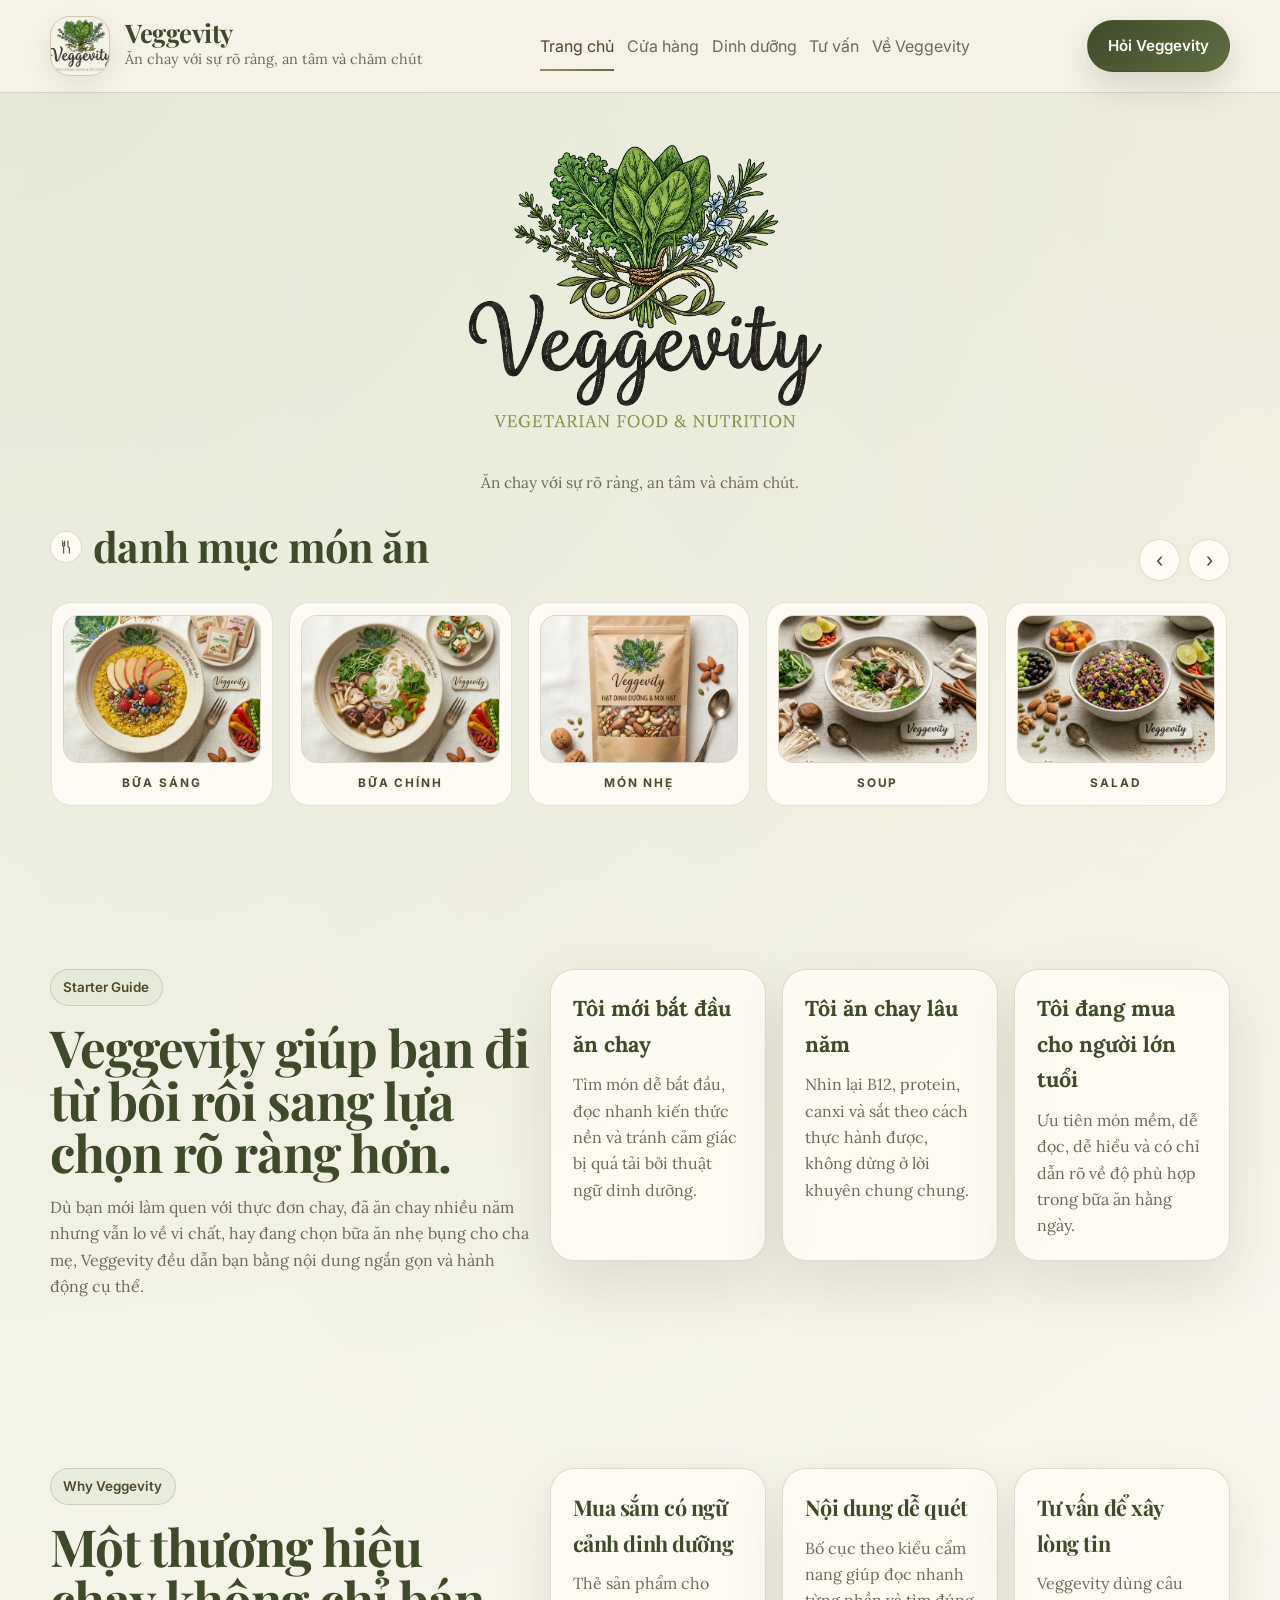
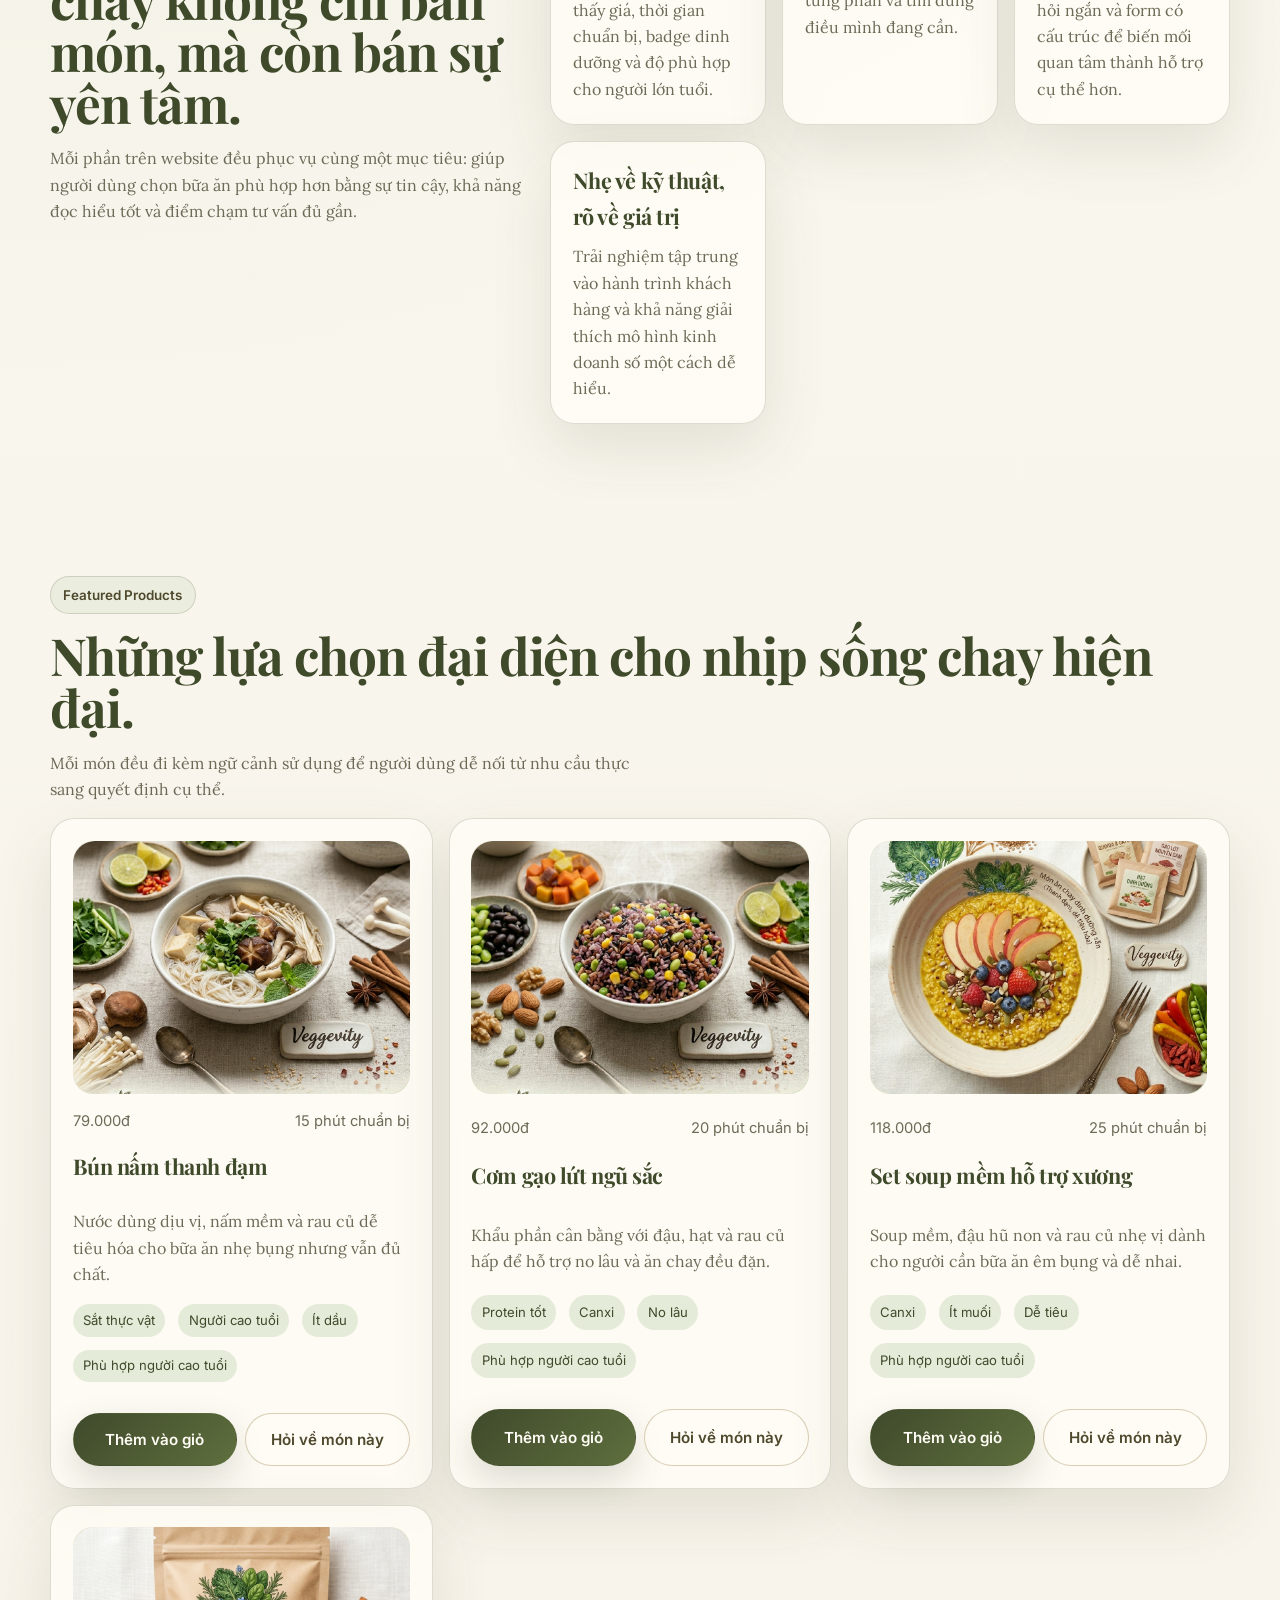
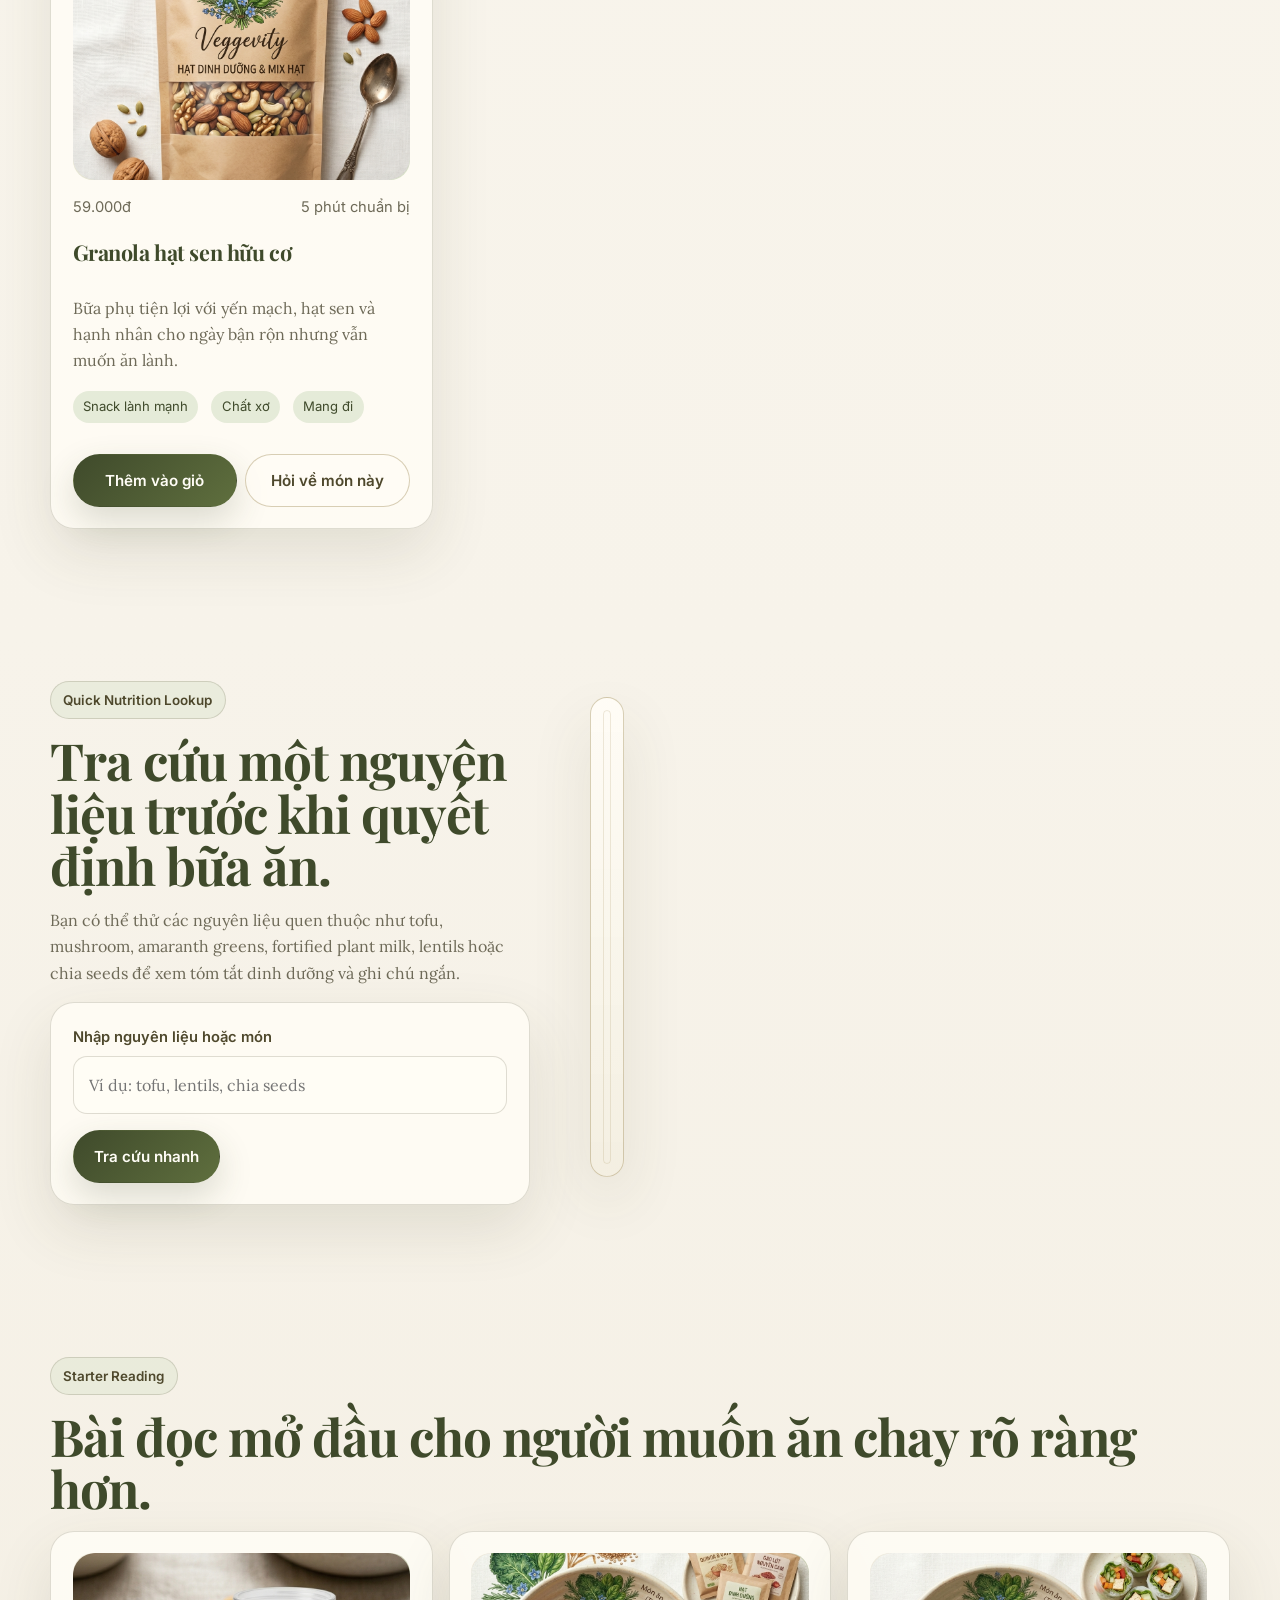
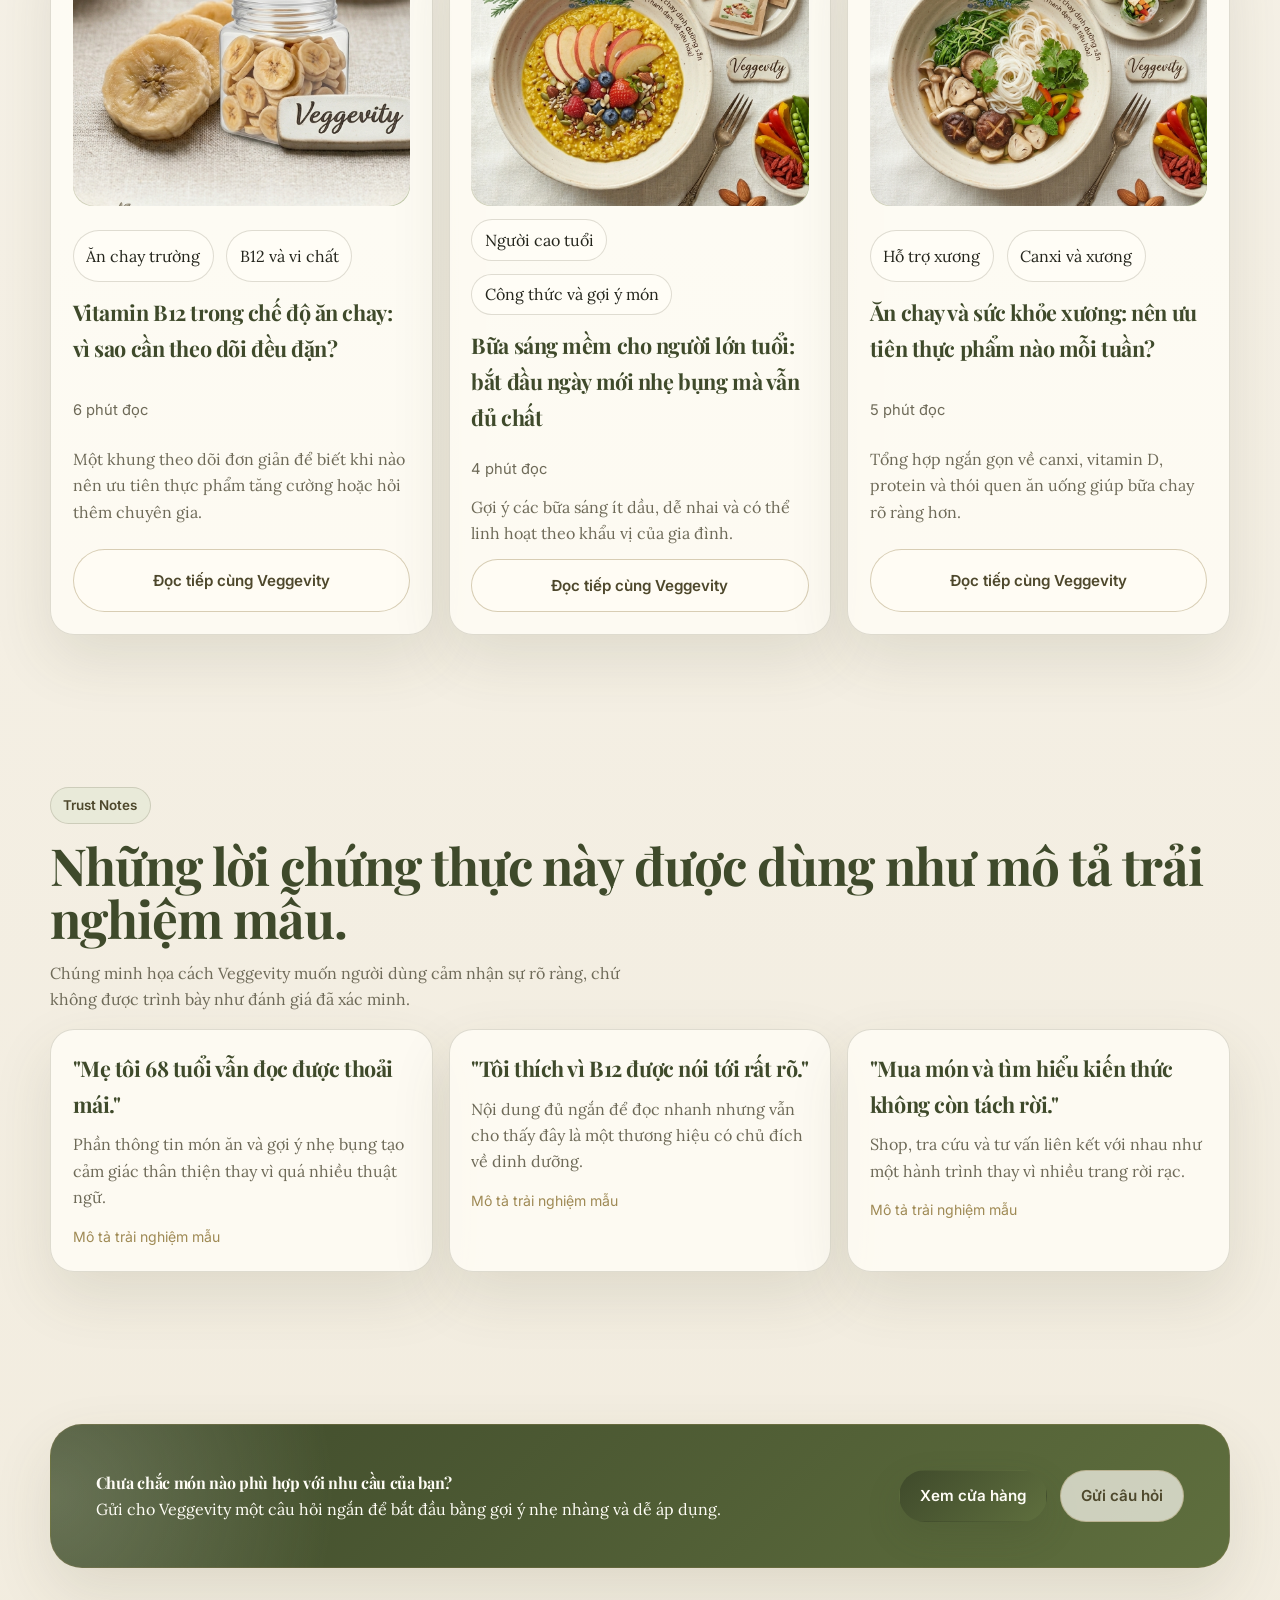
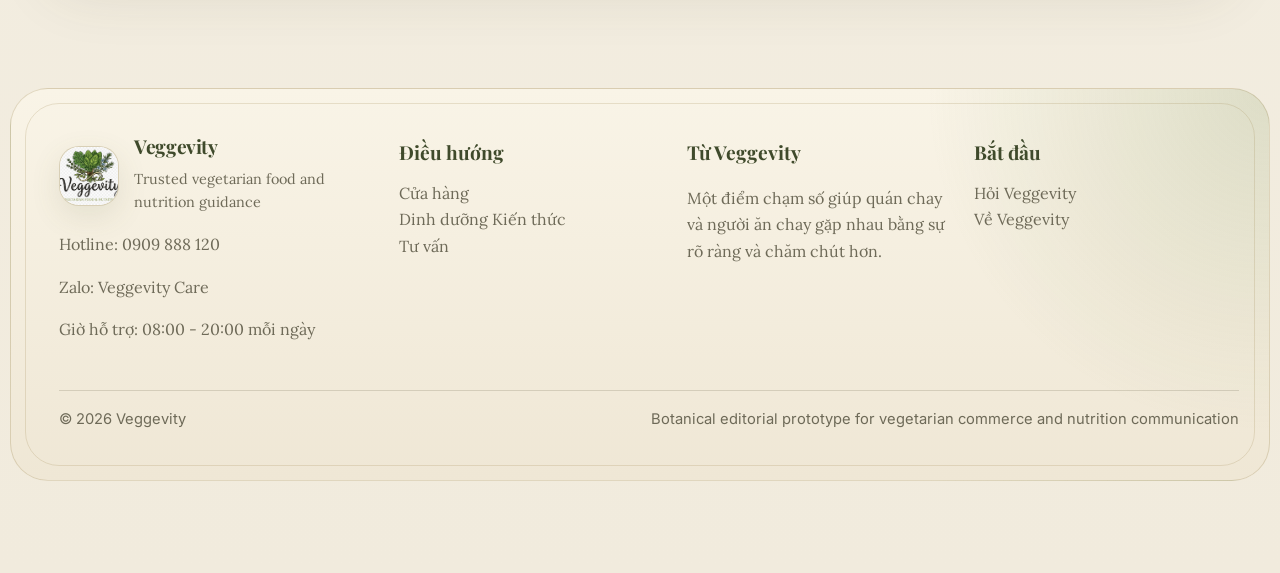
==== commit e80e415c: "cart" ====
--- a/index.html
+++ b/index.html
@@ -1,365 +1,344 @@
 <!DOCTYPE html>
 <html lang="vi">
-  <head>
-    <meta charset="UTF-8" />
-    <meta name="viewport" content="width=device-width, initial-scale=1.0" />
-    <title>Veggevity | Ăn chay với sự rõ ràng, an tâm và dịu dàng</title>
-    <meta
-      name="description"
-      content="Veggevity kết hợp thực phẩm chay, kiến thức dinh dưỡng và tư vấn thân thiện để giúp người ăn chay và gia đình lựa chọn bữa ăn phù hợp hơn."
-    />
-    <link rel="preconnect" href="https://fonts.googleapis.com" />
-    <link rel="preconnect" href="https://fonts.gstatic.com" crossorigin />
-    <link
-      href="https://fonts.googleapis.com/css2?family=Inter:wght@400;500;600;700&family=Lora:wght@400;500;600;700&family=Playfair+Display:wght@500;600;700&display=swap"
-      rel="stylesheet"
-    />
-    <link rel="stylesheet" href="styles.css" />
-  </head>
-  <body>
-    <header>
-      <nav class="site-nav">
-        <div class="nav-inner">
+
+<head>
+  <meta charset="UTF-8" />
+  <meta name="viewport" content="width=device-width, initial-scale=1.0" />
+  <title>Veggevity | Ăn chay với sự rõ ràng, an tâm và dịu dàng</title>
+  <meta name="description"
+    content="Veggevity kết hợp thực phẩm chay, kiến thức dinh dưỡng và tư vấn thân thiện để giúp người ăn chay và gia đình lựa chọn bữa ăn phù hợp hơn." />
+  <link rel="preconnect" href="https://fonts.googleapis.com" />
+  <link rel="preconnect" href="https://fonts.gstatic.com" crossorigin />
+  <link
+    href="https://fonts.googleapis.com/css2?family=Inter:wght@400;500;600;700&family=Lora:wght@400;500;600;700&family=Playfair+Display:wght@500;600;700&display=swap"
+    rel="stylesheet" />
+  <link rel="stylesheet" href="styles.css" />
+</head>
+
+<body>
+  <header>
+    <nav class="site-nav">
+      <div class="nav-inner">
+        <a class="brand-mark" href="index.html">
+          <img class="brand-logo" data-clean-logo src="images/logo.png" alt="Logo Veggevity" />
+          <div class="brand-text">
+            <strong>Veggevity</strong>
+            <span>Ăn chay với sự rõ ràng, an tâm và chăm chút</span>
+          </div>
+        </a>
+        <div class="nav-links">
+          <a class="active" href="index.html">Trang chủ</a>
+          <a href="shop.html">Cửa hàng</a>
+          <a href="nutrition.html">Dinh dưỡng</a>
+          <a href="consultation.html">Tư vấn</a>
+          <a href="about.html">Về Veggevity</a>
+        </div>
+        <a class="nav-cta" href="consultation.html">Hỏi Veggevity</a>
+      </div>
+    </nav>
+
+    <section class="brand-center">
+      <div class="brand-center-inner reveal">
+        <a class="brand-center-link" href="index.html" aria-label="Veggevity home">
+          <span class="brand-center-frame">
+            <img class="brand-center-logo" data-clean-logo src="images/logo.png"
+              alt="Logo Veggevity botanical vintage" />
+          </span>
+        </a>
+        <p>Ăn chay với sự rõ ràng, an tâm và chăm chút.</p>
+      </div>
+    </section>
+  </header>
+
+  <main>
+    <section class="meal-slider-section">
+      <div class="container">
+        <div class="meal-slider-header reveal">
+          <div class="meal-slider-title">
+            <span class="meal-slider-icon" aria-hidden="true">
+              <svg viewBox="0 0 24 24" focusable="false" aria-hidden="true">
+                <path d="M7 3v7M10 3v7M7 7h3M8.5 10v11M15 3v8c0 1.1.9 2 2 2h0v8" fill="none" stroke="currentColor"
+                  stroke-linecap="round" stroke-linejoin="round" stroke-width="1.6" />
+              </svg>
+            </span>
+            <h2>danh mục món ăn</h2>
+          </div>
+          <div class="meal-slider-controls" aria-label="Meal categories">
+            <button class="meal-slider-button prev" type="button" data-meal-slider-prev
+              aria-label="Xem danh mục trước">‹</button>
+            <button class="meal-slider-button next" type="button" data-meal-slider-next
+              aria-label="Xem danh mục tiếp theo">›</button>
+          </div>
+        </div>
+        <div class="meal-slider reveal" data-meal-slider>
+          <div class="meal-track" data-meal-track>
+            <a class="meal-card" href="shop.html">
+              <div class="meal-card-media">
+                <img src="assets/categories/bua-sang.jpg"
+                  onerror="this.onerror=null;this.src='images/4. Cháo & Ngũ cốc ăn liền.png';"
+                  alt="Bữa sáng chay Veggevity" loading="lazy" />
+              </div>
+              <span class="meal-card-label">BỮA SÁNG</span>
+            </a>
+            <a class="meal-card" href="shop.html?type=meal">
+              <div class="meal-card-media">
+                <img src="assets/categories/bua-chinh.jpg"
+                  onerror="this.onerror=null;this.src='images/3. Món ăn chay dinh dưỡng.png';"
+                  alt="Bữa chính chay Veggevity" loading="lazy" />
+              </div>
+              <span class="meal-card-label">BỮA CHÍNH</span>
+            </a>
+            <a class="meal-card" href="shop.html?type=snack">
+              <div class="meal-card-media">
+                <img src="assets/categories/mon-nhe.jpg"
+                  onerror="this.onerror=null;this.src='images/1. Hạt dinh dưỡng & Mix hạt.png';"
+                  alt="Món nhẹ chay Veggevity" loading="lazy" />
+              </div>
+              <span class="meal-card-label">MÓN NHẸ</span>
+            </a>
+            <a class="meal-card" href="shop.html">
+              <div class="meal-card-media">
+                <img src="assets/categories/soup.jpg"
+                  onerror="this.onerror=null;this.src='images/bún nấm thanh đạm.png';"
+                  alt="Soup và món nước chay Veggevity" loading="lazy" />
+              </div>
+              <span class="meal-card-label">SOUP</span>
+            </a>
+            <a class="meal-card" href="shop.html">
+              <div class="meal-card-media">
+                <img src="assets/categories/salad.jpg"
+                  onerror="this.onerror=null;this.src='images/Cơm gạo lứt ngũ sắc.png';" alt="Salad và rau củ Veggevity"
+                  loading="lazy" />
+              </div>
+              <span class="meal-card-label">SALAD</span>
+            </a>
+            <a class="meal-card" href="shop.html?type=drink">
+              <div class="meal-card-media">
+                <img src="assets/categories/do-uong.jpg"
+                  onerror="this.onerror=null;this.src='images/2. Trái cây sấy mềm & Snack nhẹ.png';"
+                  alt="Đồ uống chay Veggevity" loading="lazy" />
+              </div>
+              <span class="meal-card-label">ĐỒ UỐNG</span>
+            </a>
+            <a class="meal-card" href="shop.html?type=combo">
+              <div class="meal-card-media">
+                <img src="assets/categories/combo.jpg"
+                  onerror="this.onerror=null;this.src='images/3. Món ăn chay dinh dưỡng.png';"
+                  alt="Combo thực đơn Veggevity" loading="lazy" />
+              </div>
+              <span class="meal-card-label">COMBO</span>
+            </a>
+            <a class="meal-card" href="shop.html?senior=true">
+              <div class="meal-card-media">
+                <img src="assets/categories/nguoi-lon-tuoi.jpg"
+                  onerror="this.onerror=null;this.src='images/4. Cháo & Ngũ cốc ăn liền.png';"
+                  alt="Món cho người lớn tuổi của Veggevity" loading="lazy" />
+              </div>
+              <span class="meal-card-label">NGƯỜI LỚN TUỔI</span>
+            </a>
+          </div>
+        </div>
+      </div>
+    </section>
+
+    <section>
+      <div class="section-grid">
+        <div class="section-copy reveal">
+          <div class="section-badge">Starter Guide</div>
+          <h2>Veggevity giúp bạn đi từ bối rối sang lựa chọn rõ ràng hơn.</h2>
+          <p>
+            Dù bạn mới làm quen với thực đơn chay, đã ăn chay nhiều năm nhưng vẫn lo về vi chất, hay đang chọn bữa ăn
+            nhẹ bụng cho cha mẹ, Veggevity đều dẫn bạn bằng nội dung ngắn gọn và hành động cụ thể.
+          </p>
+        </div>
+        <div class="section-aside path-grid">
+          <article class="path-card reveal">
+            <strong>Tôi mới bắt đầu ăn chay</strong>
+            <p>Tìm món dễ bắt đầu, đọc nhanh kiến thức nền và tránh cảm giác bị quá tải bởi thuật ngữ dinh dưỡng.</p>
+          </article>
+          <article class="path-card reveal">
+            <strong>Tôi ăn chay lâu năm</strong>
+            <p>Nhìn lại B12, protein, canxi và sắt theo cách thực hành được, không dừng ở lời khuyên chung chung.</p>
+          </article>
+          <article class="path-card reveal">
+            <strong>Tôi đang mua cho người lớn tuổi</strong>
+            <p>Ưu tiên món mềm, dễ đọc, dễ hiểu và có chỉ dẫn rõ về độ phù hợp trong bữa ăn hằng ngày.</p>
+          </article>
+        </div>
+      </div>
+    </section>
+
+    <section>
+      <div class="section-grid">
+        <div class="section-copy reveal">
+          <div class="section-badge">Why Veggevity</div>
+          <h2>Một thương hiệu chay không chỉ bán món, mà còn bán sự yên tâm.</h2>
+          <p>
+            Mỗi phần trên website đều phục vụ cùng một mục tiêu: giúp người dùng chọn bữa ăn phù hợp hơn bằng sự tin
+            cậy, khả năng đọc hiểu tốt và điểm chạm tư vấn đủ gần.
+          </p>
+        </div>
+        <div class="section-aside feature-list">
+          <article class="feature-item reveal">
+            <strong>Mua sắm có ngữ cảnh dinh dưỡng</strong>
+            <p>Thẻ sản phẩm cho thấy giá, thời gian chuẩn bị, badge dinh dưỡng và độ phù hợp cho người lớn tuổi.</p>
+          </article>
+          <article class="feature-item reveal">
+            <strong>Nội dung dễ quét</strong>
+            <p>Bố cục theo kiểu cẩm nang giúp đọc nhanh từng phần và tìm đúng điều mình đang cần.</p>
+          </article>
+          <article class="feature-item reveal">
+            <strong>Tư vấn để xây lòng tin</strong>
+            <p>Veggevity dùng câu hỏi ngắn và form có cấu trúc để biến mối quan tâm thành hỗ trợ cụ thể hơn.</p>
+          </article>
+          <article class="feature-item reveal">
+            <strong>Nhẹ về kỹ thuật, rõ về giá trị</strong>
+            <p>Trải nghiệm tập trung vào hành trình khách hàng và khả năng giải thích mô hình kinh doanh số một cách dễ
+              hiểu.</p>
+          </article>
+        </div>
+      </div>
+    </section>
+
+    <section>
+      <div class="container">
+        <div class="section-copy reveal">
+          <div class="section-badge">Featured Products</div>
+          <h2>Những lựa chọn đại diện cho nhịp sống chay hiện đại.</h2>
+          <p>Mỗi món đều đi kèm ngữ cảnh sử dụng để người dùng dễ nối từ nhu cầu thực sang quyết định cụ thể.</p>
+        </div>
+        <div class="product-grid" data-product-grid="home"></div>
+      </div>
+    </section>
+
+    <section>
+      <div class="section-grid">
+        <div class="section-copy reveal">
+          <div class="section-badge">Quick Nutrition Lookup</div>
+          <h2>Tra cứu một nguyên liệu trước khi quyết định bữa ăn.</h2>
+          <p>
+            Bạn có thể thử các nguyên liệu quen thuộc như tofu, mushroom, amaranth greens, fortified plant milk, lentils
+            hoặc chia seeds để xem tóm tắt dinh dưỡng và ghi chú ngắn.
+          </p>
+          <form class="tool-panel reveal" data-nutrition-form>
+            <div class="field">
+              <label for="home-nutrition">Nhập nguyên liệu hoặc món</label>
+              <input id="home-nutrition" type="text" placeholder="Ví dụ: tofu, lentils, chia seeds" />
+            </div>
+            <button class="button button-primary" type="submit">Tra cứu nhanh</button>
+            <div class="tool-output hidden" data-nutrition-output>
+              <strong data-result-title>Kết quả</strong>
+              <div class="result-grid">
+                <div class="result-box" data-result-key="protein"><span>Protein</span><strong>--</strong></div>
+                <div class="result-box" data-result-key="b12"><span>B12</span><strong>--</strong></div>
+                <div class="result-box" data-result-key="calcium"><span>Canxi</span><strong>--</strong></div>
+                <div class="result-box" data-result-key="iron"><span>Sắt</span><strong>--</strong></div>
+              </div>
+              <p data-result-note></p>
+            </div>
+          </form>
+        </div>
+        <figure class="story-frame reveal">
+          <img src="images/logo.png" alt="Logo Veggevity theo phong cách botanical vintage" />
+          <figcaption>
+            Tông màu giấy ấm, xanh olive và chi tiết cổ điển giúp website mang cảm giác cẩm nang nấu ăn hơn là một giao
+            diện bán hàng khô cứng.
+          </figcaption>
+        </figure>
+      </div>
+    </section>
+
+    <section>
+      <div class="container">
+        <div class="section-copy reveal">
+          <div class="section-badge">Starter Reading</div>
+          <h2>Bài đọc mở đầu cho người muốn ăn chay rõ ràng hơn.</h2>
+        </div>
+        <div class="article-grid" data-blog-grid="home"></div>
+      </div>
+    </section>
+
+    <section>
+      <div class="container">
+        <div class="section-copy reveal">
+          <div class="section-badge">Trust Notes</div>
+          <h2>Những lời chứng thực này được dùng như mô tả trải nghiệm mẫu.</h2>
+          <p>Chúng minh họa cách Veggevity muốn người dùng cảm nhận sự rõ ràng, chứ không được trình bày như đánh giá đã
+            xác minh.</p>
+        </div>
+        <div class="quote-grid">
+          <article class="quote reveal">
+            <strong>"Mẹ tôi 68 tuổi vẫn đọc được thoải mái."</strong>
+            <p>Phần thông tin món ăn và gợi ý nhẹ bụng tạo cảm giác thân thiện thay vì quá nhiều thuật ngữ.</p>
+            <em>Mô tả trải nghiệm mẫu</em>
+          </article>
+          <article class="quote reveal">
+            <strong>"Tôi thích vì B12 được nói tới rất rõ."</strong>
+            <p>Nội dung đủ ngắn để đọc nhanh nhưng vẫn cho thấy đây là một thương hiệu có chủ đích về dinh dưỡng.</p>
+            <em>Mô tả trải nghiệm mẫu</em>
+          </article>
+          <article class="quote reveal">
+            <strong>"Mua món và tìm hiểu kiến thức không còn tách rời."</strong>
+            <p>Shop, tra cứu và tư vấn liên kết với nhau như một hành trình thay vì nhiều trang rời rạc.</p>
+            <em>Mô tả trải nghiệm mẫu</em>
+          </article>
+        </div>
+      </div>
+    </section>
+
+    <section>
+      <div class="container">
+        <div class="cta-band reveal">
+          <div>
+            <strong class="display">Chưa chắc món nào phù hợp với nhu cầu của bạn?</strong>
+            <p>Gửi cho Veggevity một câu hỏi ngắn để bắt đầu bằng gợi ý nhẹ nhàng và dễ áp dụng.</p>
+          </div>
+          <div class="contact-actions">
+            <a class="button button-primary" href="shop.html">Xem cửa hàng</a>
+            <a class="button button-secondary" href="consultation.html">Gửi câu hỏi</a>
+          </div>
+        </div>
+      </div>
+    </section>
+  </main>
+  <footer class="footer">
+    <div class="footer-shell">
+      <div class="footer-grid">
+        <div>
           <a class="brand-mark" href="index.html">
-            <img class="brand-logo" data-clean-logo src="images/logo.png" alt="Logo Veggevity" />
+            <img class="brand-logo" src="images/logo.png" alt="Logo Veggevity" />
             <div class="brand-text">
               <strong>Veggevity</strong>
-              <span>Ăn chay với sự rõ ràng, an tâm và chăm chút</span>
+              <span>Trusted vegetarian food and nutrition guidance</span>
             </div>
           </a>
-          <div class="nav-links">
-            <a class="active" href="index.html">Trang chủ</a>
-            <a href="shop.html">Cửa hàng</a>
-            <a href="nutrition.html">Dinh dưỡng Kiến thức</a>
-            <a href="consultation.html">Tư vấn</a>
-            <a href="about.html">Về Veggevity</a>
-          </div>
-          <a class="nav-cta" href="consultation.html">Hỏi Veggevity</a>
-        </div>
-      </nav>
-
-      <section class="brand-center">
-        <div class="brand-center-inner reveal">
-          <a class="brand-center-link" href="index.html" aria-label="Veggevity home">
-            <span class="brand-center-frame">
-              <img class="brand-center-logo" data-clean-logo src="images/logo.png" alt="Logo Veggevity botanical vintage" />
-            </span>
-          </a>
-          <p>Ăn chay với sự rõ ràng, an tâm và chăm chút.</p>
-        </div>
-      </section>
-    </header>
-
-    <main>
-      <section class="meal-slider-section">
-        <div class="container">
-          <div class="meal-slider-header reveal">
-            <div class="meal-slider-title">
-              <span class="meal-slider-icon" aria-hidden="true">
-                <svg viewBox="0 0 24 24" focusable="false" aria-hidden="true">
-                  <path
-                    d="M7 3v7M10 3v7M7 7h3M8.5 10v11M15 3v8c0 1.1.9 2 2 2h0v8"
-                    fill="none"
-                    stroke="currentColor"
-                    stroke-linecap="round"
-                    stroke-linejoin="round"
-                    stroke-width="1.6"
-                  />
-                </svg>
-              </span>
-              <h2>danh mục món ăn</h2>
-            </div>
-            <div class="meal-slider-controls" aria-label="Meal categories">
-              <button class="meal-slider-button prev" type="button" data-meal-slider-prev aria-label="Xem danh mục trước">‹</button>
-              <button class="meal-slider-button next" type="button" data-meal-slider-next aria-label="Xem danh mục tiếp theo">›</button>
-            </div>
-          </div>
-          <div class="meal-slider reveal" data-meal-slider>
-            <div class="meal-track" data-meal-track>
-              <a class="meal-card" href="shop.html">
-                <div class="meal-card-media">
-                <img
-                  src="assets/categories/bua-sang.jpg"
-                  onerror="this.onerror=null;this.src='images/4. Cháo & Ngũ cốc ăn liền.png';"
-                  alt="Bữa sáng chay Veggevity"
-                  loading="lazy"
-                />
-                </div>
-                <span class="meal-card-label">BỮA SÁNG</span>
-              </a>
-              <a class="meal-card" href="shop.html?type=meal">
-                <div class="meal-card-media">
-                <img
-                  src="assets/categories/bua-chinh.jpg"
-                  onerror="this.onerror=null;this.src='images/3. Món ăn chay dinh dưỡng.png';"
-                  alt="Bữa chính chay Veggevity"
-                  loading="lazy"
-                />
-                </div>
-                <span class="meal-card-label">BỮA CHÍNH</span>
-              </a>
-              <a class="meal-card" href="shop.html?type=snack">
-                <div class="meal-card-media">
-                <img
-                  src="assets/categories/mon-nhe.jpg"
-                  onerror="this.onerror=null;this.src='images/1. Hạt dinh dưỡng & Mix hạt.png';"
-                  alt="Món nhẹ chay Veggevity"
-                  loading="lazy"
-                />
-                </div>
-                <span class="meal-card-label">MÓN NHẸ</span>
-              </a>
-              <a class="meal-card" href="shop.html">
-                <div class="meal-card-media">
-                <img
-                  src="assets/categories/soup.jpg"
-                  onerror="this.onerror=null;this.src='images/bún nấm thanh đạm.png';"
-                  alt="Soup và món nước chay Veggevity"
-                  loading="lazy"
-                />
-                </div>
-                <span class="meal-card-label">SOUP</span>
-              </a>
-              <a class="meal-card" href="shop.html">
-                <div class="meal-card-media">
-                <img
-                  src="assets/categories/salad.jpg"
-                  onerror="this.onerror=null;this.src='images/Cơm gạo lứt ngũ sắc.png';"
-                  alt="Salad và rau củ Veggevity"
-                  loading="lazy"
-                />
-                </div>
-                <span class="meal-card-label">SALAD</span>
-              </a>
-              <a class="meal-card" href="shop.html?type=drink">
-                <div class="meal-card-media">
-                <img
-                  src="assets/categories/do-uong.jpg"
-                  onerror="this.onerror=null;this.src='images/2. Trái cây sấy mềm & Snack nhẹ.png';"
-                  alt="Đồ uống chay Veggevity"
-                  loading="lazy"
-                />
-                </div>
-                <span class="meal-card-label">ĐỒ UỐNG</span>
-              </a>
-              <a class="meal-card" href="shop.html?type=combo">
-                <div class="meal-card-media">
-                <img
-                  src="assets/categories/combo.jpg"
-                  onerror="this.onerror=null;this.src='images/3. Món ăn chay dinh dưỡng.png';"
-                  alt="Combo thực đơn Veggevity"
-                  loading="lazy"
-                />
-                </div>
-                <span class="meal-card-label">COMBO</span>
-              </a>
-              <a class="meal-card" href="shop.html?senior=true">
-                <div class="meal-card-media">
-                <img
-                  src="assets/categories/nguoi-lon-tuoi.jpg"
-                  onerror="this.onerror=null;this.src='images/4. Cháo & Ngũ cốc ăn liền.png';"
-                  alt="Món cho người lớn tuổi của Veggevity"
-                  loading="lazy"
-                />
-                </div>
-                <span class="meal-card-label">NGƯỜI LỚN TUỔI</span>
-              </a>
-            </div>
-          </div>
-        </div>
-      </section>
-
-      <section>
-        <div class="section-grid">
-          <div class="section-copy reveal">
-            <div class="section-badge">Starter Guide</div>
-            <h2>Veggevity giúp bạn đi từ bối rối sang lựa chọn rõ ràng hơn.</h2>
-            <p>
-              Dù bạn mới làm quen với thực đơn chay, đã ăn chay nhiều năm nhưng vẫn lo về vi chất, hay đang chọn bữa ăn nhẹ bụng cho cha mẹ, Veggevity đều dẫn bạn bằng nội dung ngắn gọn và hành động cụ thể.
-            </p>
-          </div>
-          <div class="section-aside path-grid">
-            <article class="path-card reveal">
-              <strong>Tôi mới bắt đầu ăn chay</strong>
-              <p>Tìm món dễ bắt đầu, đọc nhanh kiến thức nền và tránh cảm giác bị quá tải bởi thuật ngữ dinh dưỡng.</p>
-            </article>
-            <article class="path-card reveal">
-              <strong>Tôi ăn chay lâu năm</strong>
-              <p>Nhìn lại B12, protein, canxi và sắt theo cách thực hành được, không dừng ở lời khuyên chung chung.</p>
-            </article>
-            <article class="path-card reveal">
-              <strong>Tôi đang mua cho người lớn tuổi</strong>
-              <p>Ưu tiên món mềm, dễ đọc, dễ hiểu và có chỉ dẫn rõ về độ phù hợp trong bữa ăn hằng ngày.</p>
-            </article>
-          </div>
-        </div>
-      </section>
-
-      <section>
-        <div class="section-grid">
-          <div class="section-copy reveal">
-            <div class="section-badge">Why Veggevity</div>
-            <h2>Một thương hiệu chay không chỉ bán món, mà còn bán sự yên tâm.</h2>
-            <p>
-              Mỗi phần trên website đều phục vụ cùng một mục tiêu: giúp người dùng chọn bữa ăn phù hợp hơn bằng sự tin cậy, khả năng đọc hiểu tốt và điểm chạm tư vấn đủ gần.
-            </p>
-          </div>
-          <div class="section-aside feature-list">
-            <article class="feature-item reveal">
-              <strong>Mua sắm có ngữ cảnh dinh dưỡng</strong>
-              <p>Thẻ sản phẩm cho thấy giá, thời gian chuẩn bị, badge dinh dưỡng và độ phù hợp cho người lớn tuổi.</p>
-            </article>
-            <article class="feature-item reveal">
-              <strong>Nội dung dễ quét</strong>
-              <p>Bố cục theo kiểu cẩm nang giúp đọc nhanh từng phần và tìm đúng điều mình đang cần.</p>
-            </article>
-            <article class="feature-item reveal">
-              <strong>Tư vấn để xây lòng tin</strong>
-              <p>Veggevity dùng câu hỏi ngắn và form có cấu trúc để biến mối quan tâm thành hỗ trợ cụ thể hơn.</p>
-            </article>
-            <article class="feature-item reveal">
-              <strong>Nhẹ về kỹ thuật, rõ về giá trị</strong>
-              <p>Trải nghiệm tập trung vào hành trình khách hàng và khả năng giải thích mô hình kinh doanh số một cách dễ hiểu.</p>
-            </article>
-          </div>
-        </div>
-      </section>
-
-      <section>
-        <div class="container">
-          <div class="section-copy reveal">
-            <div class="section-badge">Featured Products</div>
-            <h2>Những lựa chọn đại diện cho nhịp sống chay hiện đại.</h2>
-            <p>Mỗi món đều đi kèm ngữ cảnh sử dụng để người dùng dễ nối từ nhu cầu thực sang quyết định cụ thể.</p>
-          </div>
-          <div class="product-grid" data-product-grid="home"></div>
-        </div>
-      </section>
-
-      <section>
-        <div class="section-grid">
-          <div class="section-copy reveal">
-            <div class="section-badge">Quick Nutrition Lookup</div>
-            <h2>Tra cứu một nguyên liệu trước khi quyết định bữa ăn.</h2>
-            <p>
-              Bạn có thể thử các nguyên liệu quen thuộc như tofu, mushroom, amaranth greens, fortified plant milk, lentils hoặc chia seeds để xem tóm tắt dinh dưỡng và ghi chú ngắn.
-            </p>
-            <form class="tool-panel reveal" data-nutrition-form>
-              <div class="field">
-                <label for="home-nutrition">Nhập nguyên liệu hoặc món</label>
-                <input id="home-nutrition" type="text" placeholder="Ví dụ: tofu, lentils, chia seeds" />
-              </div>
-              <button class="button button-primary" type="submit">Tra cứu nhanh</button>
-              <div class="tool-output hidden" data-nutrition-output>
-                <strong data-result-title>Kết quả</strong>
-                <div class="result-grid">
-                  <div class="result-box" data-result-key="protein"><span>Protein</span><strong>--</strong></div>
-                  <div class="result-box" data-result-key="b12"><span>B12</span><strong>--</strong></div>
-                  <div class="result-box" data-result-key="calcium"><span>Canxi</span><strong>--</strong></div>
-                  <div class="result-box" data-result-key="iron"><span>Sắt</span><strong>--</strong></div>
-                </div>
-                <p data-result-note></p>
-              </div>
-            </form>
-          </div>
-          <figure class="story-frame reveal">
-            <img src="images/logo.png" alt="Logo Veggevity theo phong cách botanical vintage" />
-            <figcaption>
-              Tông màu giấy ấm, xanh olive và chi tiết cổ điển giúp website mang cảm giác cẩm nang nấu ăn hơn là một giao diện bán hàng khô cứng.
-            </figcaption>
-          </figure>
-        </div>
-      </section>
-
-      <section>
-        <div class="container">
-          <div class="section-copy reveal">
-            <div class="section-badge">Starter Reading</div>
-            <h2>Bài đọc mở đầu cho người muốn ăn chay rõ ràng hơn.</h2>
-          </div>
-          <div class="article-grid" data-blog-grid="home"></div>
-        </div>
-      </section>
-
-      <section>
-        <div class="container">
-          <div class="section-copy reveal">
-            <div class="section-badge">Trust Notes</div>
-            <h2>Những lời chứng thực này được dùng như mô tả trải nghiệm mẫu.</h2>
-            <p>Chúng minh họa cách Veggevity muốn người dùng cảm nhận sự rõ ràng, chứ không được trình bày như đánh giá đã xác minh.</p>
-          </div>
-          <div class="quote-grid">
-            <article class="quote reveal">
-              <strong>"Mẹ tôi 68 tuổi vẫn đọc được thoải mái."</strong>
-              <p>Phần thông tin món ăn và gợi ý nhẹ bụng tạo cảm giác thân thiện thay vì quá nhiều thuật ngữ.</p>
-              <em>Mô tả trải nghiệm mẫu</em>
-            </article>
-            <article class="quote reveal">
-              <strong>"Tôi thích vì B12 được nói tới rất rõ."</strong>
-              <p>Nội dung đủ ngắn để đọc nhanh nhưng vẫn cho thấy đây là một thương hiệu có chủ đích về dinh dưỡng.</p>
-              <em>Mô tả trải nghiệm mẫu</em>
-            </article>
-            <article class="quote reveal">
-              <strong>"Mua món và tìm hiểu kiến thức không còn tách rời."</strong>
-              <p>Shop, tra cứu và tư vấn liên kết với nhau như một hành trình thay vì nhiều trang rời rạc.</p>
-              <em>Mô tả trải nghiệm mẫu</em>
-            </article>
-          </div>
-        </div>
-      </section>
-
-      <section>
-        <div class="container">
-          <div class="cta-band reveal">
-            <div>
-              <strong class="display">Chưa chắc món nào phù hợp với nhu cầu của bạn?</strong>
-              <p>Gửi cho Veggevity một câu hỏi ngắn để bắt đầu bằng gợi ý nhẹ nhàng và dễ áp dụng.</p>
-            </div>
-            <div class="contact-actions">
-              <a class="button button-primary" href="shop.html">Xem cửa hàng</a>
-              <a class="button button-secondary" href="consultation.html">Gửi câu hỏi</a>
-            </div>
-          </div>
-        </div>
-      </section>
-    </main>
-    <footer class="footer">
-      <div class="footer-shell">
-        <div class="footer-grid">
-          <div>
-            <a class="brand-mark" href="index.html">
-              <img class="brand-logo" src="images/logo.png" alt="Logo Veggevity" />
-              <div class="brand-text">
-                <strong>Veggevity</strong>
-                <span>Trusted vegetarian food and nutrition guidance</span>
-              </div>
-            </a>
-            <p>Hotline: 0909 888 120</p>
-            <p>Zalo: Veggevity Care</p>
-            <p>Giờ hỗ trợ: 08:00 - 20:00 mỗi ngày</p>
-          </div>
-          <div>
-            <strong>Điều hướng</strong>
-            <a href="shop.html">Cửa hàng</a><br />
-            <a href="nutrition.html">Dinh dưỡng Kiến thức</a><br />
-            <a href="consultation.html">Tư vấn</a>
-          </div>
-          <div>
-            <strong>Từ Veggevity</strong>
-            <p>Một điểm chạm số giúp quán chay và người ăn chay gặp nhau bằng sự rõ ràng và chăm chút hơn.</p>
-          </div>
-          <div>
-            <strong>Bắt đầu</strong>
-            <a href="consultation.html">Hỏi Veggevity</a><br />
-            <a href="about.html">Về Veggevity</a>
-          </div>
-        </div>
-        <div class="footer-bottom">
-          <span>© 2026 Veggevity</span>
-          <span>Botanical editorial prototype for vegetarian commerce and nutrition communication</span>
-        </div>
-      </div>
-    </footer>
-    <script src="script.js"></script>
-  </body>
-</html>
+          <p>Hotline: 0909 888 120</p>
+          <p>Zalo: Veggevity Care</p>
+          <p>Giờ hỗ trợ: 08:00 - 20:00 mỗi ngày</p>
+        </div>
+        <div>
+          <strong>Điều hướng</strong>
+          <a href="shop.html">Cửa hàng</a><br />
+          <a href="nutrition.html">Dinh dưỡng Kiến thức</a><br />
+          <a href="consultation.html">Tư vấn</a>
+        </div>
+        <div>
+          <strong>Từ Veggevity</strong>
+          <p>Một điểm chạm số giúp quán chay và người ăn chay gặp nhau bằng sự rõ ràng và chăm chút hơn.</p>
+        </div>
+        <div>
+          <strong>Bắt đầu</strong>
+          <a href="consultation.html">Hỏi Veggevity</a><br />
+          <a href="about.html">Về Veggevity</a>
+        </div>
+      </div>
+      <div class="footer-bottom">
+        <span>© 2026 Veggevity</span>
+        <span>Botanical editorial prototype for vegetarian commerce and nutrition communication</span>
+      </div>
+    </div>
+  </footer>
+  <script src="script.js"></script>
+</body>
+
+</html>
--- a/styles.css
+++ b/styles.css
@@ -1123,3 +1123,219 @@
     flex-basis: 72%;
   }
 }
+
+/* Cart Styles */
+.cart-overlay {
+  position: fixed;
+  top: 0;
+  left: 0;
+  width: 100vw;
+  height: 100vh;
+  background: rgba(36, 37, 28, 0.4);
+  backdrop-filter: blur(4px);
+  z-index: 100;
+  display: flex;
+  justify-content: flex-end;
+  opacity: 0;
+  pointer-events: none;
+  transition: opacity 300ms ease;
+}
+
+.cart-overlay.open {
+  opacity: 1;
+  pointer-events: auto;
+}
+
+.cart-panel {
+  width: 100%;
+  max-width: 400px;
+  background: var(--surface);
+  height: 100%;
+  box-shadow: var(--shadow);
+  transform: translateX(100%);
+  transition: transform 300ms ease;
+  display: flex;
+  flex-direction: column;
+}
+
+.cart-overlay.open .cart-panel {
+  transform: translateX(0);
+}
+
+.cart-header {
+  padding: 1.25rem;
+  border-bottom: 1px solid var(--line);
+  display: flex;
+  justify-content: space-between;
+  align-items: center;
+}
+
+.cart-header h2 {
+  margin: 0;
+  font-size: 1.5rem;
+  color: var(--primary-deep);
+}
+
+.cart-close {
+  background: transparent;
+  border: none;
+  font-size: 1.5rem;
+  cursor: pointer;
+  color: var(--muted);
+}
+
+.cart-body {
+  flex: 1;
+  overflow-y: auto;
+  padding: 1.25rem;
+}
+
+.cart-item {
+  display: flex;
+  gap: 1rem;
+  margin-bottom: 1rem;
+  padding-bottom: 1rem;
+  border-bottom: 1px solid var(--line);
+}
+
+.cart-item img {
+  width: 60px;
+  height: 60px;
+  border-radius: 8px;
+  object-fit: cover;
+}
+
+.cart-item-info {
+  flex: 1;
+}
+
+.cart-item-info strong {
+  display: block;
+  font-family: "Inter", sans-serif;
+  font-size: 0.95rem;
+  color: var(--ink);
+}
+
+.cart-item-price {
+  color: var(--accent);
+  font-size: 0.9rem;
+}
+
+.cart-item-controls {
+  display: flex;
+  align-items: center;
+  gap: 0.5rem;
+  margin-top: 0.5rem;
+}
+
+.cart-item-controls button {
+  background: var(--surface-soft);
+  border: 1px solid var(--line);
+  border-radius: 4px;
+  width: 24px;
+  height: 24px;
+  cursor: pointer;
+  display: flex;
+  align-items: center;
+  justify-content: center;
+}
+
+.cart-footer {
+  padding: 1.25rem;
+  border-top: 1px solid var(--line);
+  background: var(--surface-soft);
+}
+
+.cart-total {
+  display: flex;
+  justify-content: space-between;
+  margin-bottom: 1rem;
+  font-weight: 600;
+  font-size: 1.1rem;
+  color: var(--primary-deep);
+}
+
+.nav-cart-btn {
+  position: relative;
+  background: transparent;
+  border: none;
+  cursor: pointer;
+  padding: 0.5rem;
+  color: var(--muted);
+}
+
+.nav-cart-btn .cart-badge {
+  position: absolute;
+  top: 0;
+  right: 0;
+  background: var(--accent);
+  color: white;
+  border-radius: 999px;
+  font-size: 0.7rem;
+  padding: 0.1rem 0.4rem;
+  font-weight: bold;
+}
+
+/* Admin Styles */
+.admin-layout {
+  display: grid;
+  grid-template-columns: 250px 1fr;
+  gap: 1.5rem;
+}
+
+.admin-sidebar {
+  border-right: 1px solid var(--line);
+  padding-right: 1rem;
+}
+
+.admin-nav {
+  display: flex;
+  flex-direction: column;
+  gap: 0.5rem;
+}
+
+.admin-nav button {
+  text-align: left;
+  padding: 0.75rem 1rem;
+  background: transparent;
+  border: 1px solid transparent;
+  border-radius: var(--radius-sm);
+  cursor: pointer;
+  font-weight: 500;
+  color: var(--muted);
+}
+
+.admin-nav button.active, .admin-nav button:hover {
+  background: var(--surface-sage);
+  color: var(--primary-deep);
+}
+
+.admin-content h2 {
+  margin-top: 0;
+}
+
+.admin-table {
+  width: 100%;
+  border-collapse: collapse;
+  margin-top: 1rem;
+}
+
+.admin-table th, .admin-table td {
+  padding: 0.75rem;
+  border-bottom: 1px solid var(--line);
+  text-align: left;
+}
+
+.admin-table th {
+  font-family: "Inter", sans-serif;
+  color: var(--primary-deep);
+  background: var(--surface-soft);
+}
+
+.admin-section {
+  display: none;
+}
+.admin-section.active {
+  display: block;
+}
+
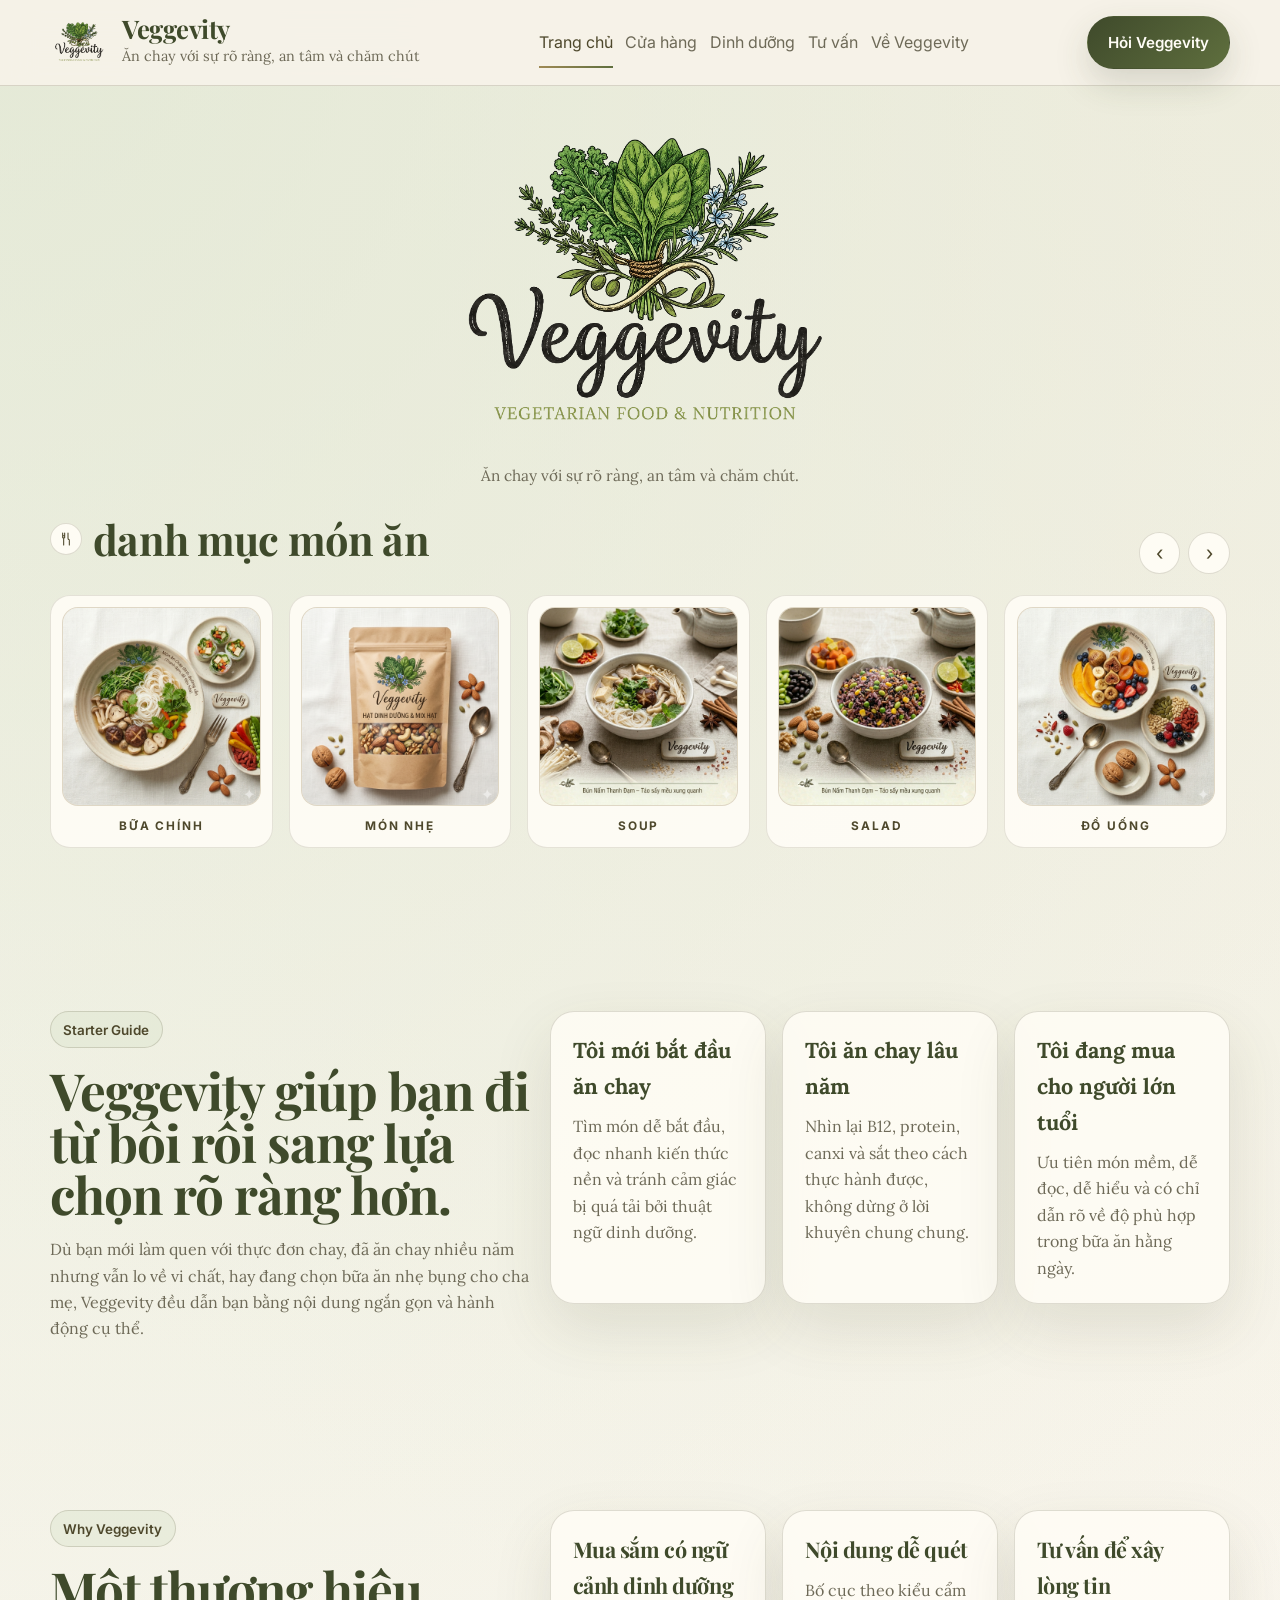
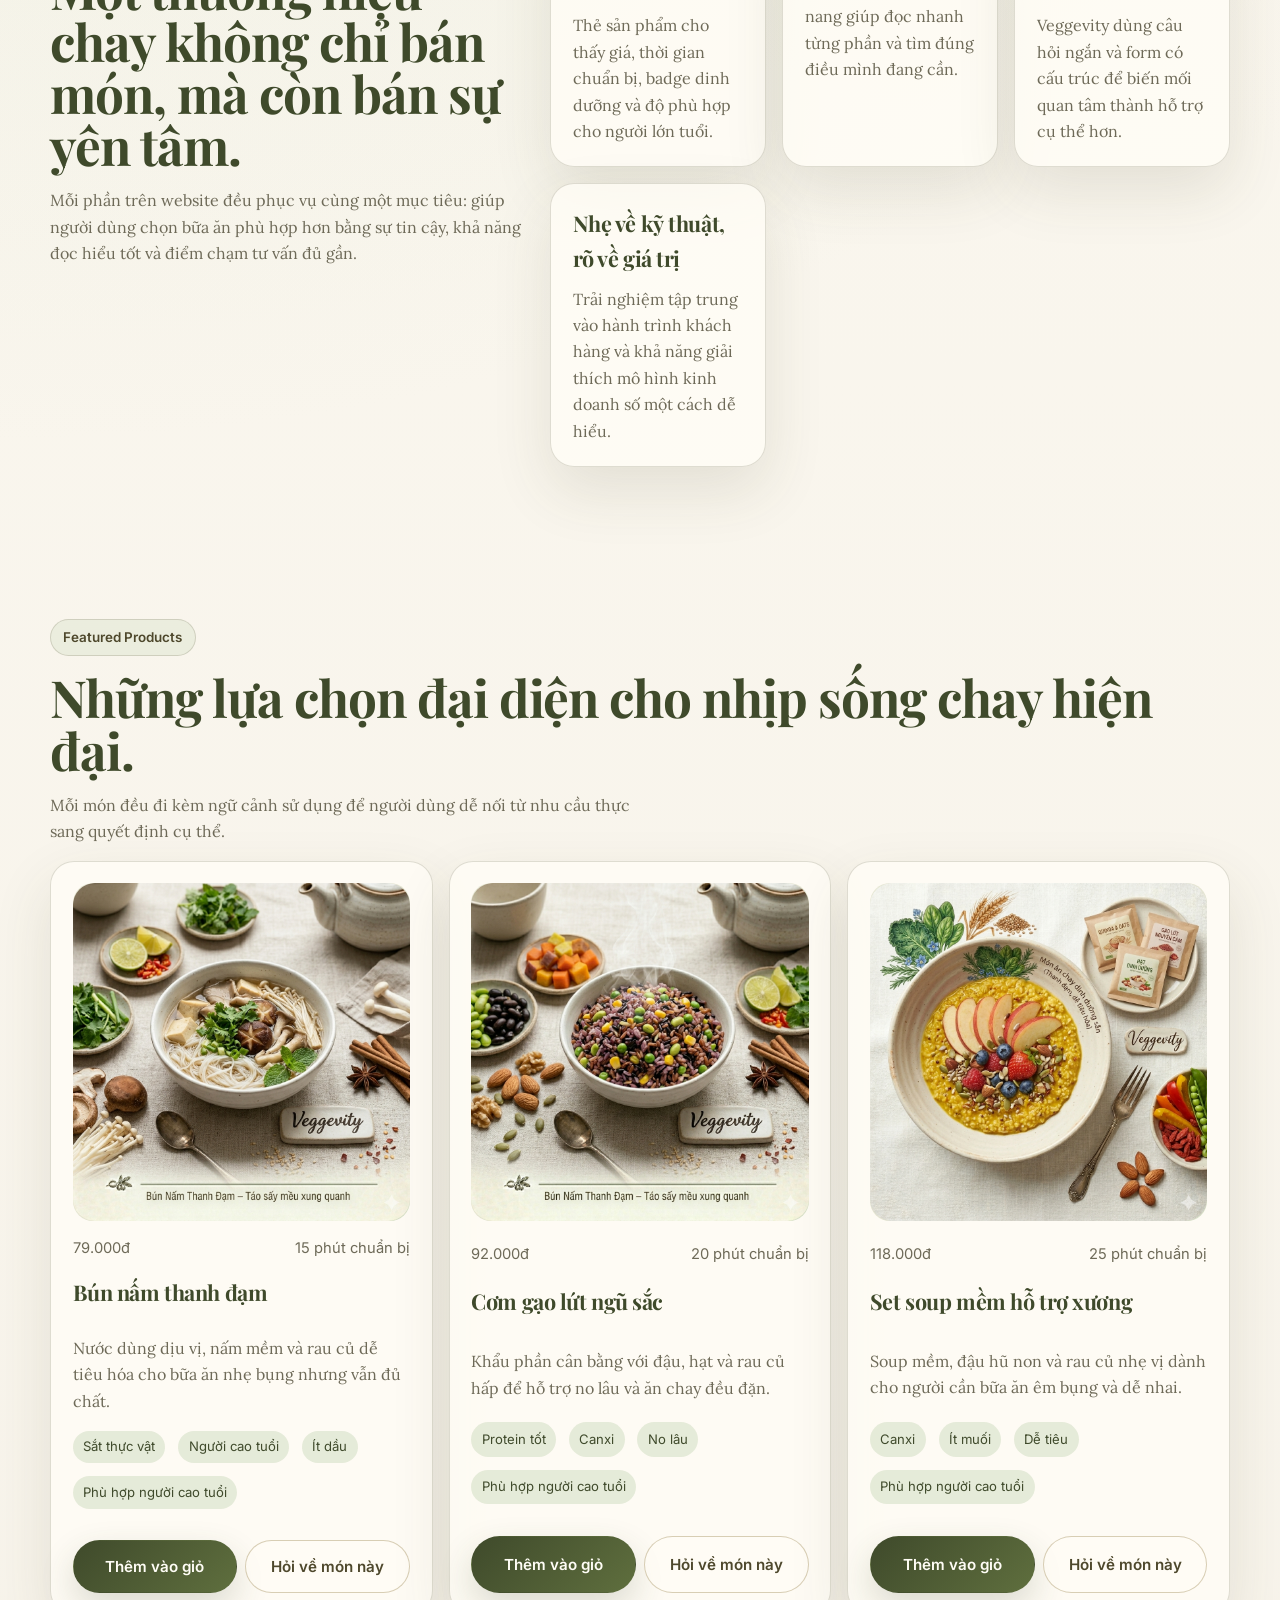
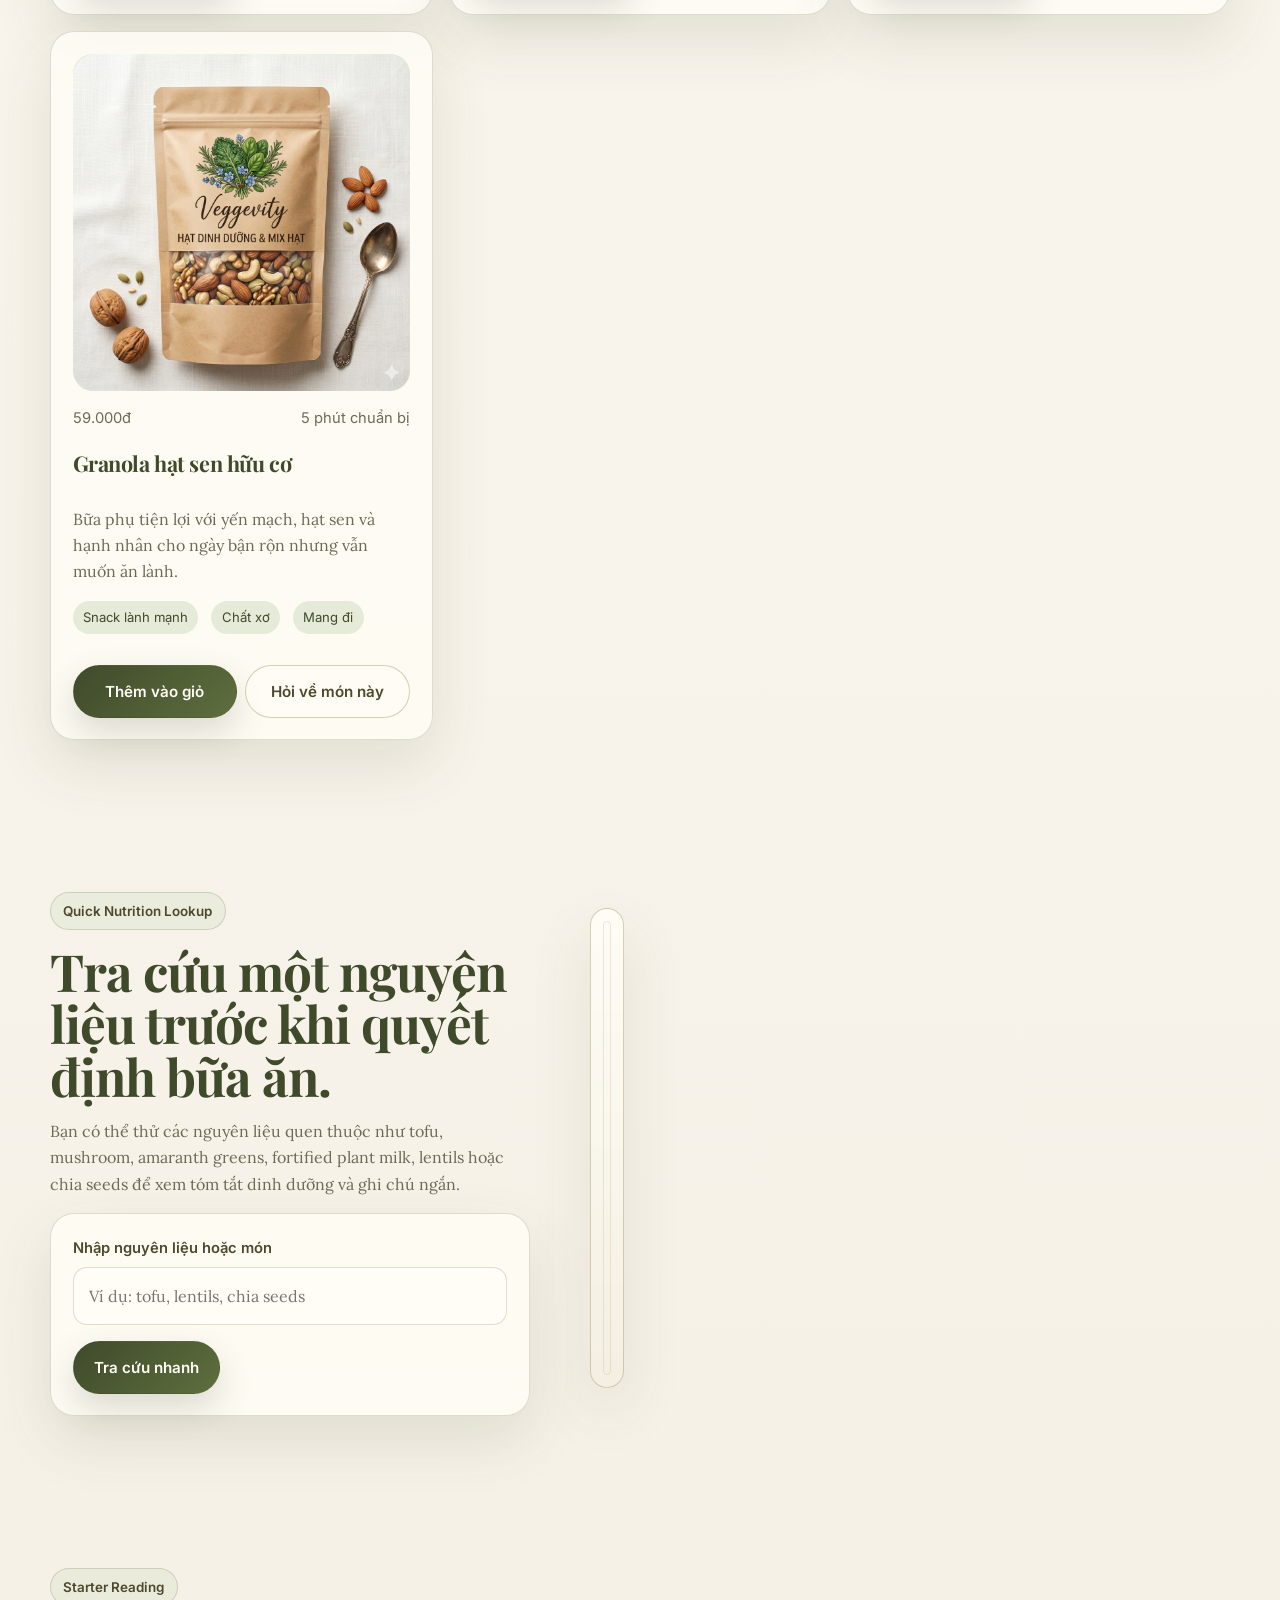
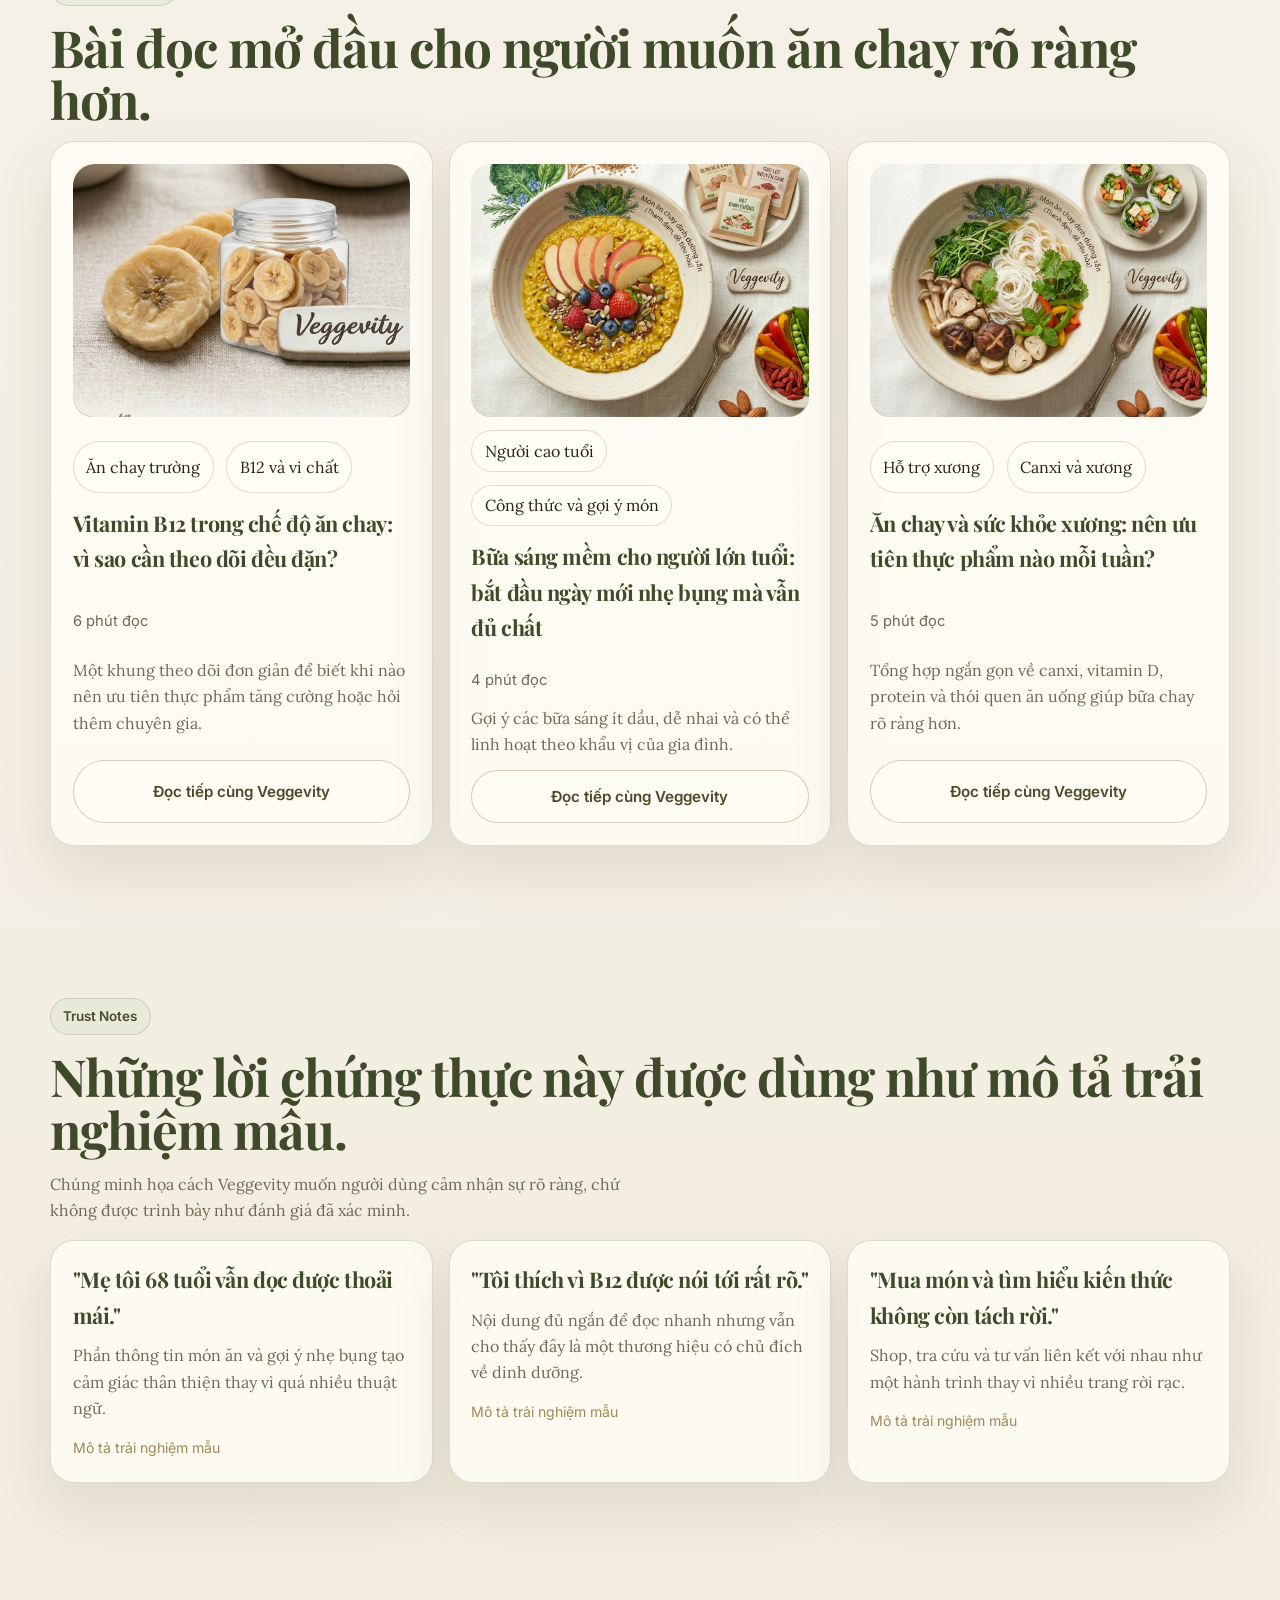
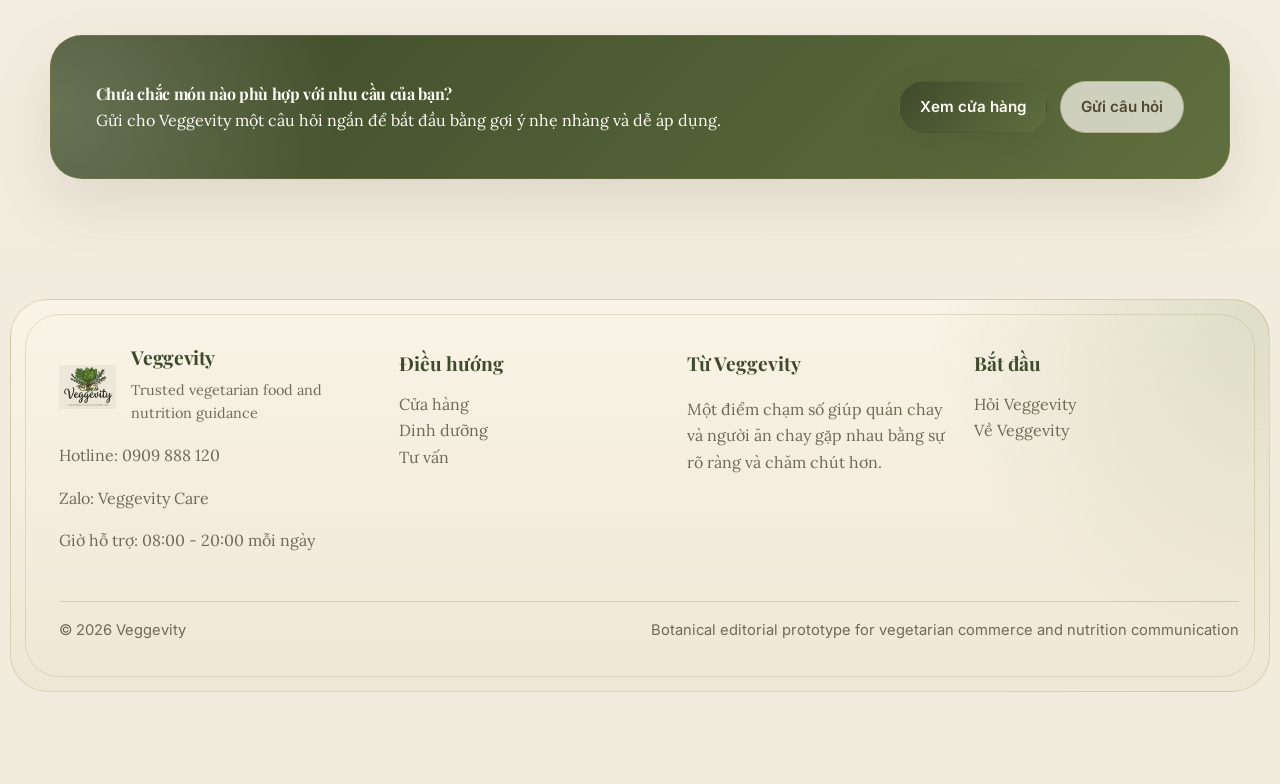
==== commit d9460b94: "logo" ====
--- a/index.html
+++ b/index.html
@@ -319,7 +319,7 @@
         <div>
           <strong>Điều hướng</strong>
           <a href="shop.html">Cửa hàng</a><br />
-          <a href="nutrition.html">Dinh dưỡng Kiến thức</a><br />
+          <a href="nutrition.html">Dinh dưỡng</a><br />
           <a href="consultation.html">Tư vấn</a>
         </div>
         <div>
--- a/styles.css
+++ b/styles.css
@@ -123,13 +123,11 @@
 }
 
 .brand-logo {
-  width: 3.75rem;
-  height: 3.75rem;
-  object-fit: cover;
-  border-radius: 20px;
-  border: 1px solid var(--line-strong);
-  box-shadow: 0 10px 30px rgba(95, 111, 62, 0.12);
-  background: var(--surface);
+  height: 2.75rem;
+  width: auto;
+  object-fit: contain;
+  transition: transform 180ms ease;
+  mix-blend-mode: multiply;
 }
 
 .brand-text strong,
@@ -531,7 +529,7 @@
 
 .product-media {
   position: relative;
-  aspect-ratio: 4 / 3;
+  aspect-ratio: 1 / 1;
   overflow: hidden;
   border-radius: 20px;
   background:
@@ -928,6 +926,7 @@
   height: auto;
   object-fit: contain;
   margin: 0 auto;
+  mix-blend-mode: multiply;
 }
 
 .brand-center-logo.logo-cleaned,
@@ -1057,7 +1056,7 @@
 .meal-card-media {
   overflow: hidden;
   border-radius: 16px;
-  aspect-ratio: 4 / 3;
+  aspect-ratio: 1 / 1;
   border: 1px solid rgba(78, 72, 44, 0.1);
   background: #efe7d7;
 }
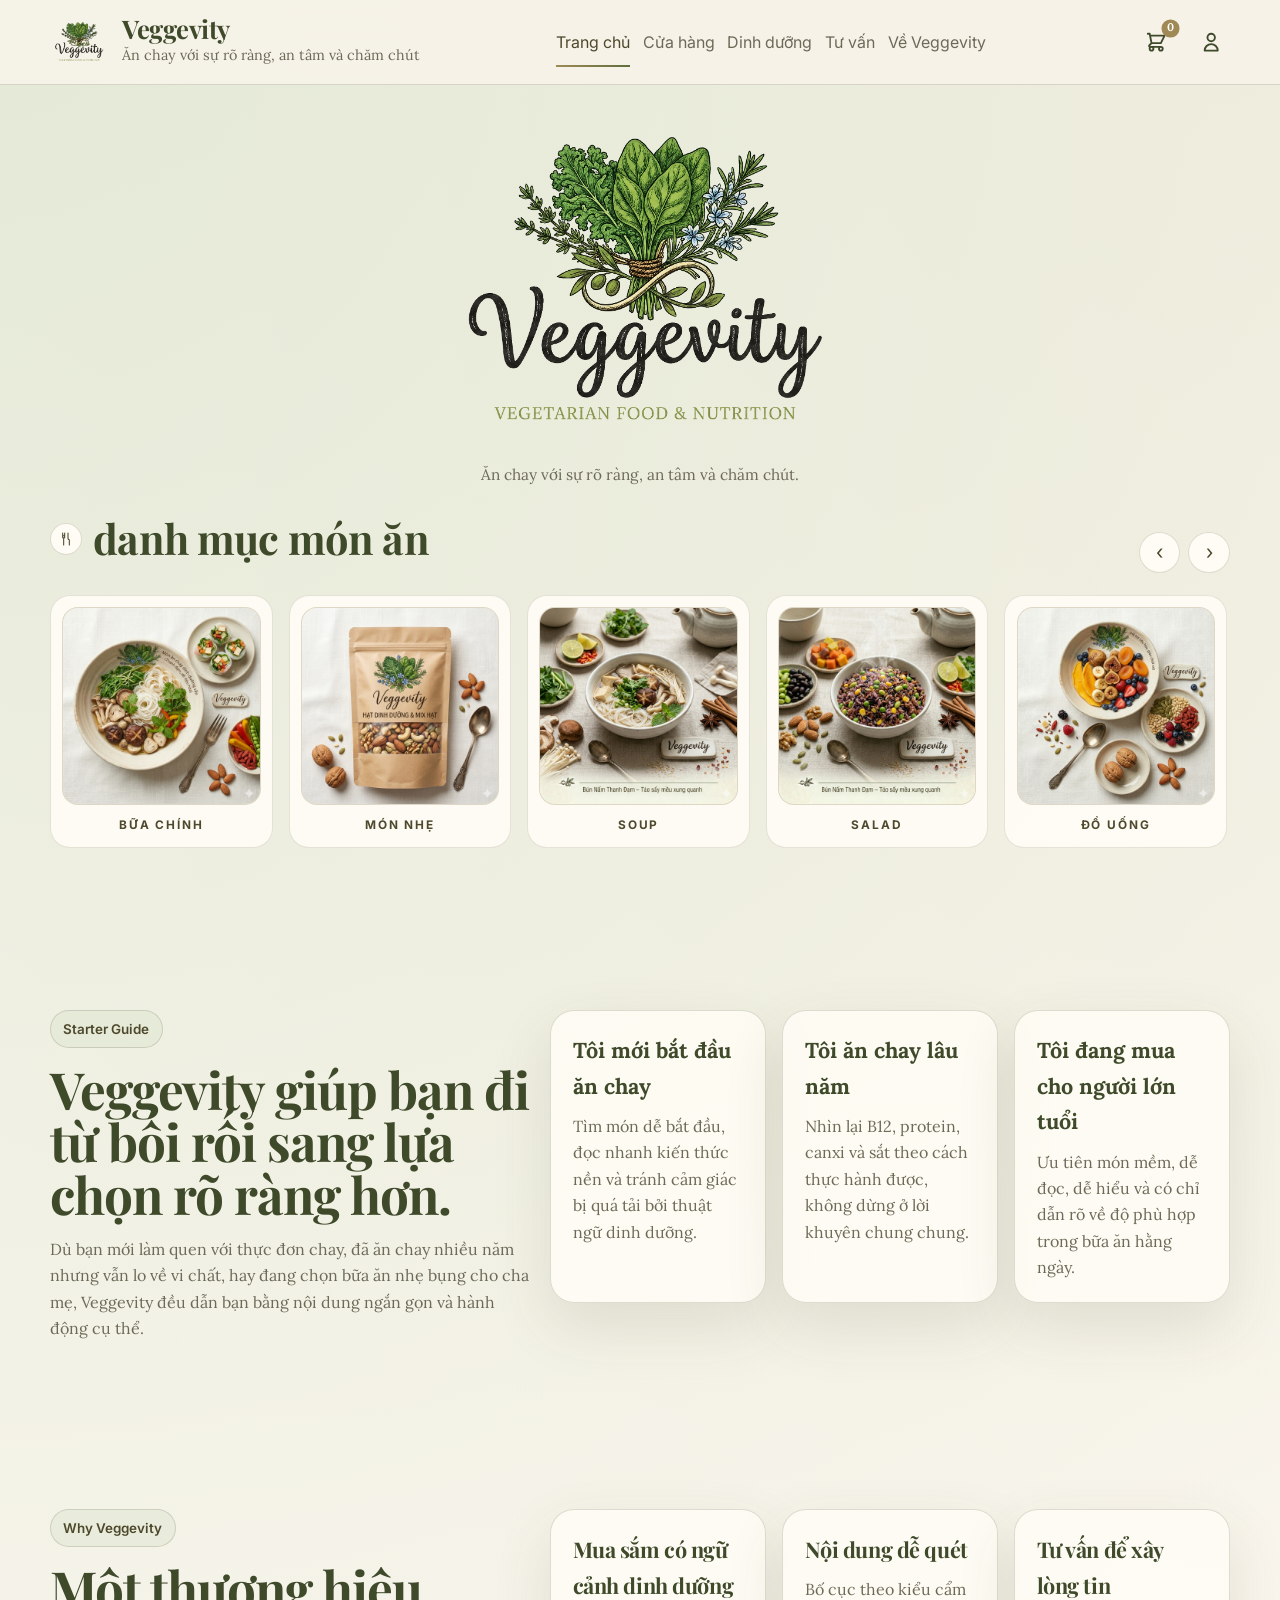
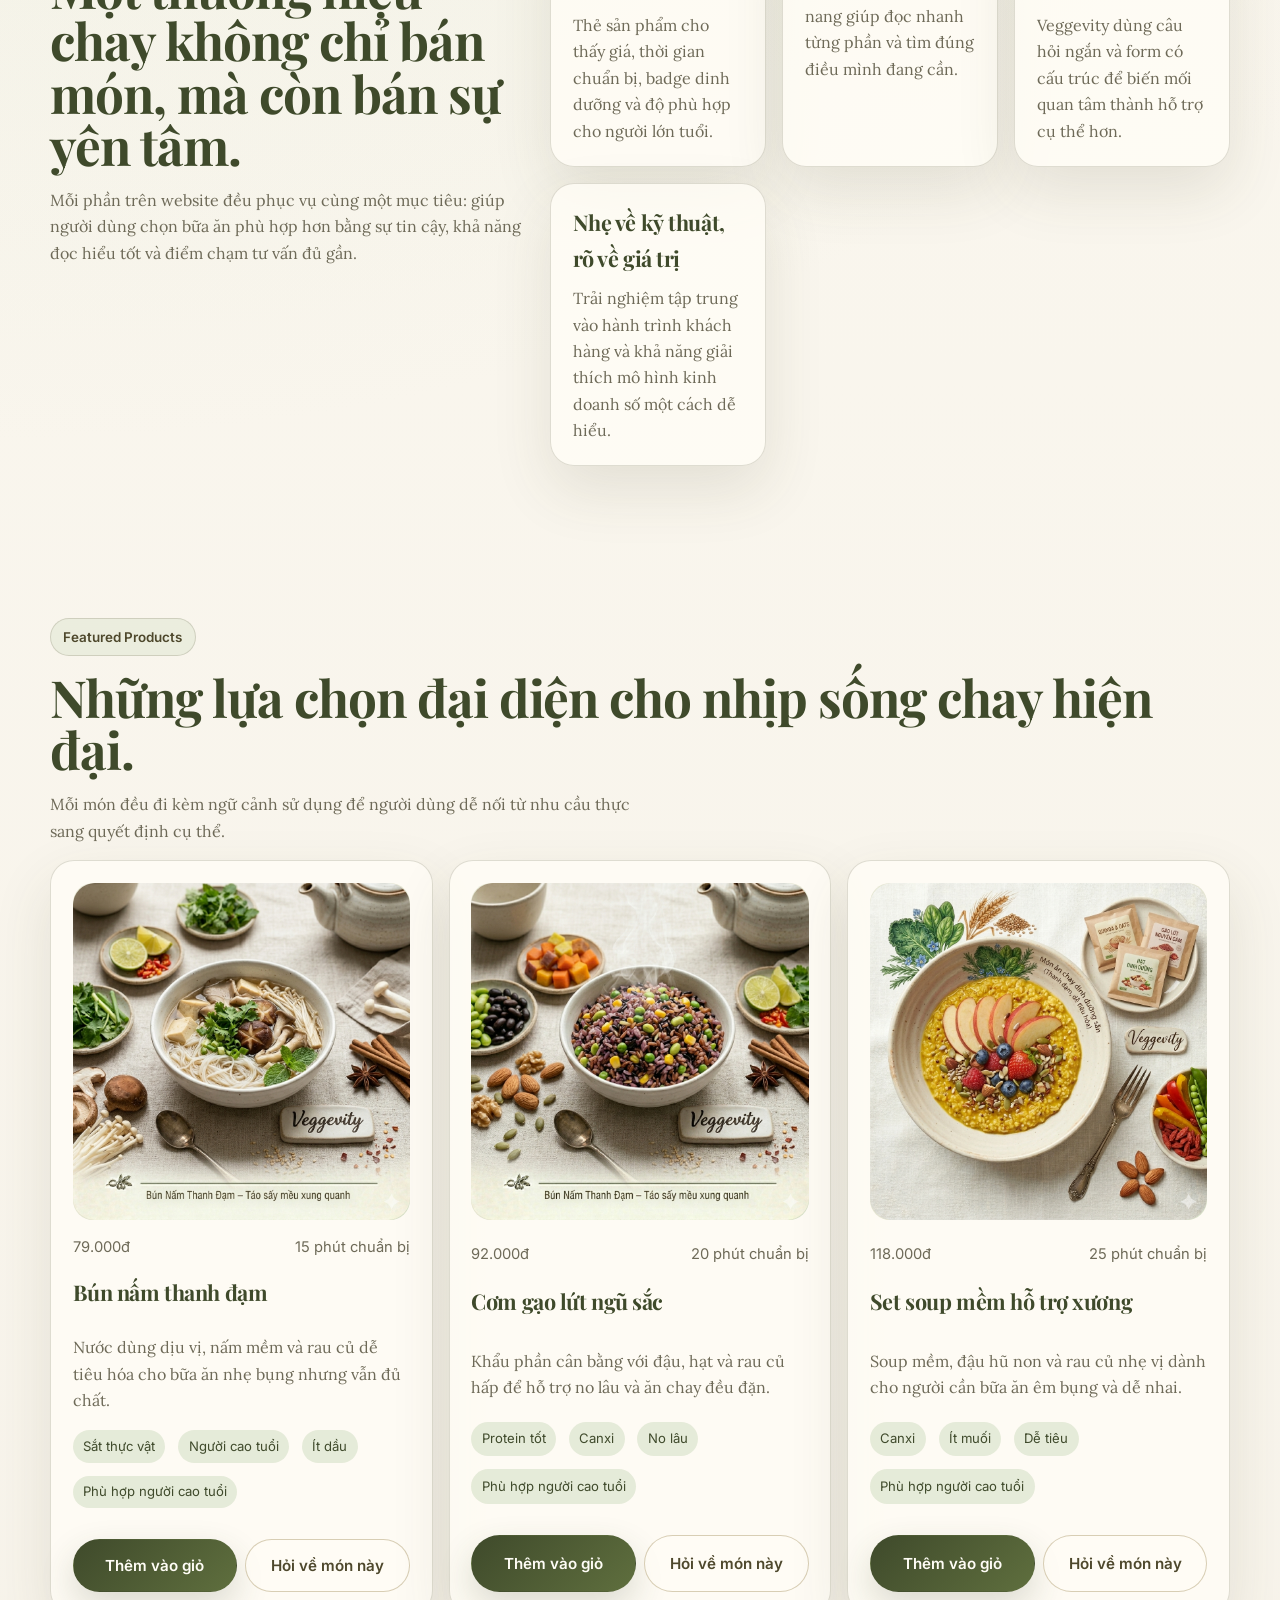
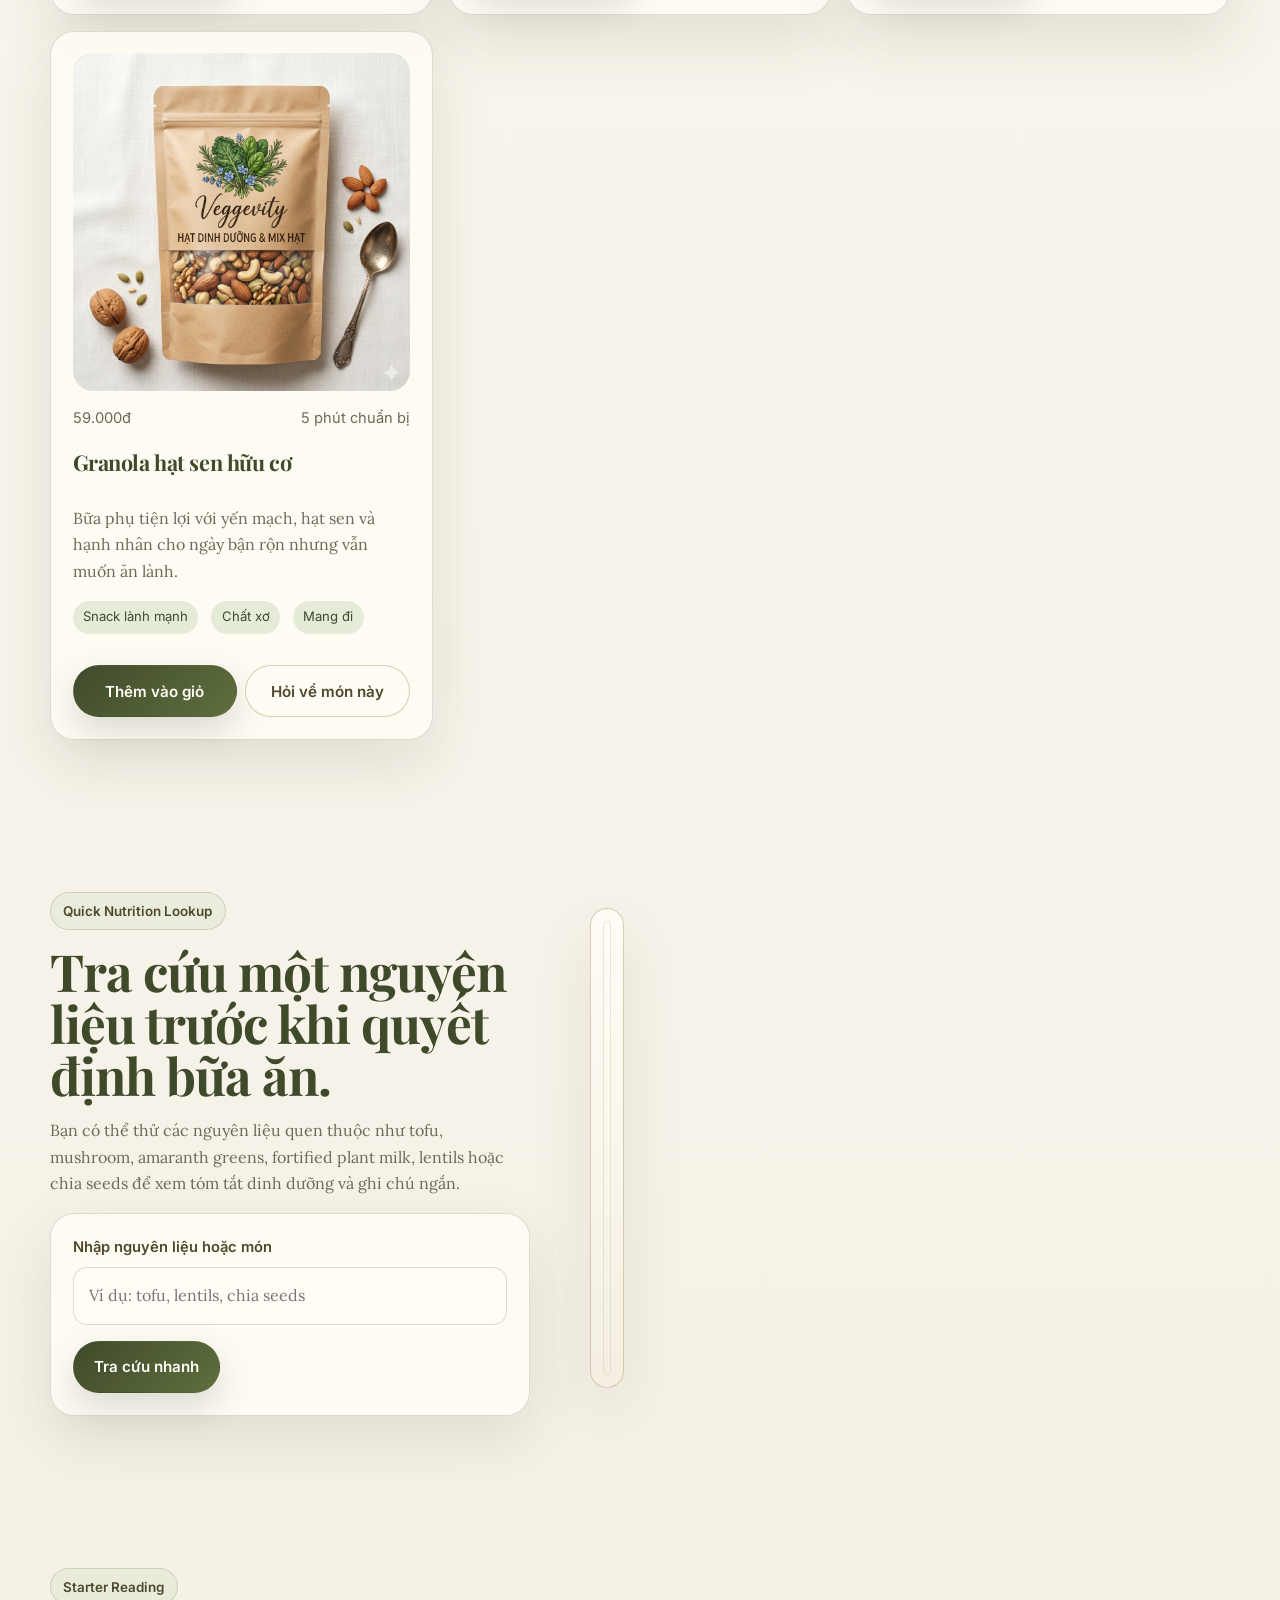
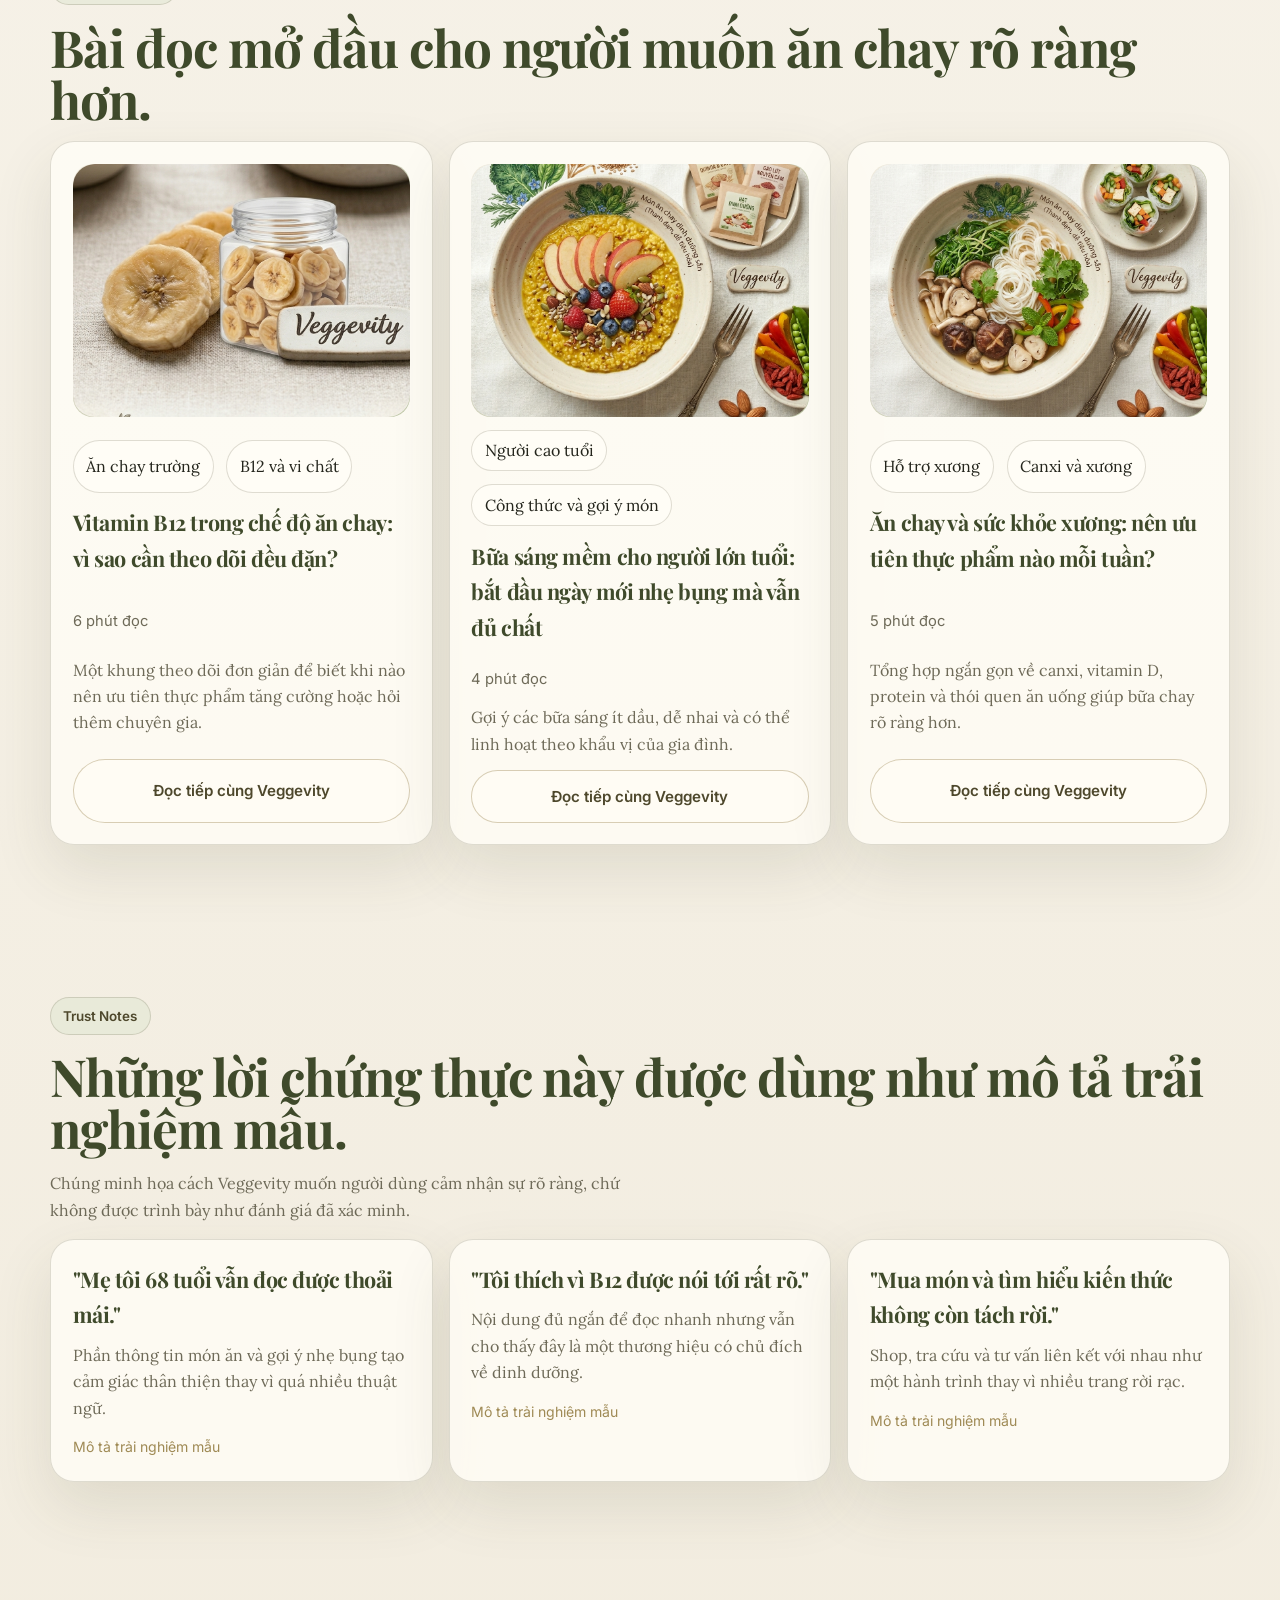
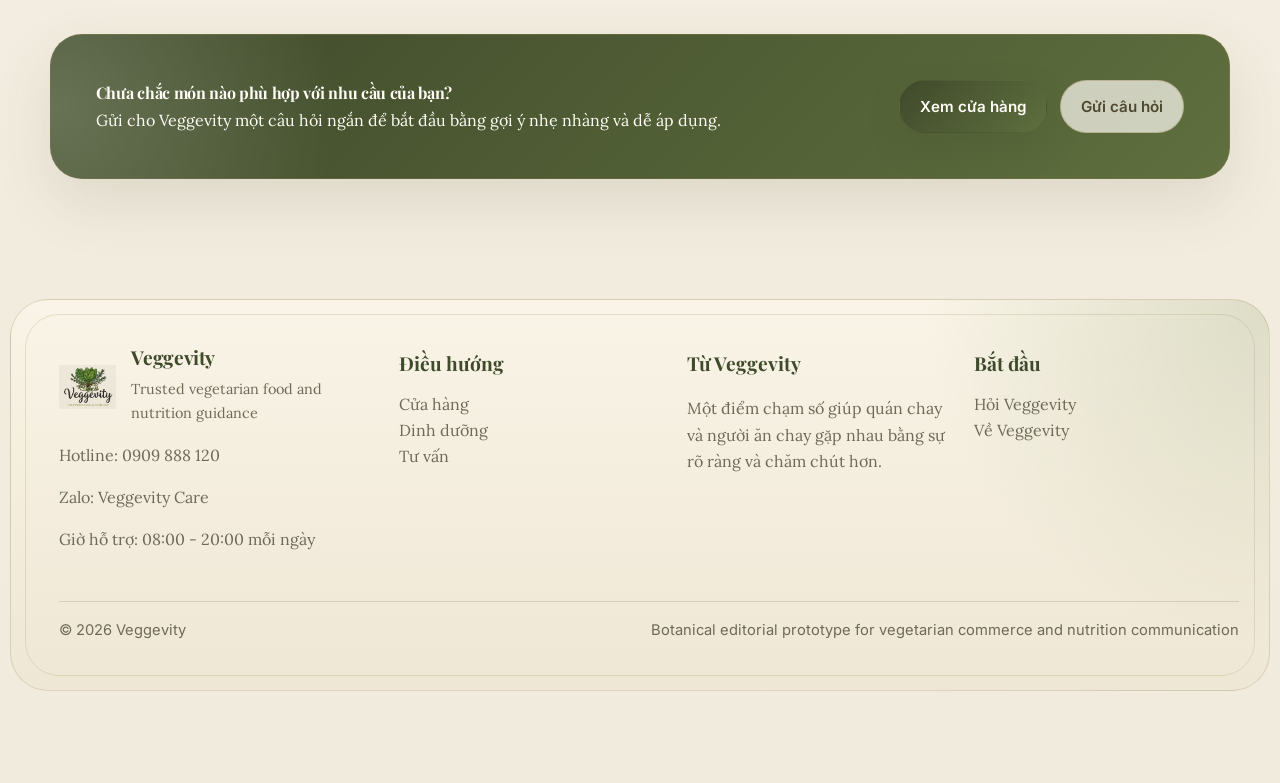
==== commit f9cedb57: "hi" ====
--- a/index.html
+++ b/index.html
@@ -33,8 +33,22 @@
           <a href="consultation.html">Tư vấn</a>
           <a href="about.html">Về Veggevity</a>
         </div>
-        <a class="nav-cta" href="consultation.html">Hỏi Veggevity</a>
-      </div>
+        <div class="nav-actions">
+            <button id="openCartBtn" class="nav-icon-btn">
+              <svg width="24" height="24" fill="none" stroke="currentColor" stroke-width="2" viewBox="0 0 24 24"><path stroke-linecap="round" stroke-linejoin="round" d="M3 3h2l.4 2M7 13h10l4-8H5.4M7 13L5.4 5M7 13l-2.293 2.293c-.63.63-.184 1.707.707 1.707H17m0 0a2 2 0 100 4 2 2 0 000-4zm-8 2a2 2 0 11-4 0 2 2 0 014 0z"></path></svg>
+              <span id="cartBadge" class="cart-count">0</span>
+            </button>
+            <div class="user-dropdown">
+              <button class="nav-icon-btn user-btn">
+                <svg width="24" height="24" fill="none" stroke="currentColor" stroke-width="2" viewBox="0 0 24 24"><path stroke-linecap="round" stroke-linejoin="round" d="M16 7a4 4 0 11-8 0 4 4 0 018 0zM12 14a7 7 0 00-7 7h14a7 7 0 00-7-7z"></path></svg>
+              </button>
+              <div class="dropdown-menu">
+                <a href="myorder.html">Đơn hàng của tôi</a>
+                <a href="profile.html">Thông tin cá nhân</a>
+              </div>
+            </div>
+          </div>
+        </div>
     </nav>
 
     <section class="brand-center">
--- a/styles.css
+++ b/styles.css
@@ -988,6 +988,125 @@
   gap: 0.5rem;
 }
 
+.meal-slider-butto.nav-cta {
+  display: inline-flex;
+  align-items: center;
+  justify-content: center;
+  padding: 0.65rem 1.4rem;
+  border-radius: 999px;
+  background: var(--primary);
+  color: white;
+  text-decoration: none;
+  font-family: "Inter", system-ui, sans-serif;
+  font-weight: 500;
+  font-size: 0.95rem;
+  transition: background-color 180ms ease, transform 180ms ease;
+  white-space: nowrap;
+}
+
+.nav-cta:hover {
+  background: var(--primary-deep);
+  transform: translateY(-1px);
+}
+
+.nav-actions {
+  display: flex;
+  align-items: center;
+  gap: 1rem;
+  margin-left: 1rem;
+}
+
+.nav-icon-btn {
+  background: transparent;
+  border: none;
+  color: var(--primary-deep);
+  cursor: pointer;
+  position: relative;
+  display: inline-flex;
+  align-items: center;
+  justify-content: center;
+  padding: 0.5rem;
+  border-radius: 50%;
+  transition: background-color 180ms ease, transform 180ms ease;
+}
+
+.nav-icon-btn:hover {
+  background: rgba(95, 111, 62, 0.1);
+  transform: translateY(-1px);
+}
+
+.nav-icon-btn svg {
+  width: 1.4rem;
+  height: 1.4rem;
+}
+
+.cart-count {
+  position: absolute;
+  top: 0;
+  right: 0;
+  background: var(--accent);
+  color: white;
+  font-size: 0.7rem;
+  font-weight: bold;
+  width: 1.1rem;
+  height: 1.1rem;
+  display: flex;
+  align-items: center;
+  justify-content: center;
+  border-radius: 50%;
+  transform: translate(20%, -20%);
+  pointer-events: none;
+}
+
+.user-dropdown {
+  position: relative;
+}
+
+.dropdown-menu {
+  position: absolute;
+  top: 100%;
+  right: 0;
+  margin-top: 0.5rem;
+  background: var(--surface);
+  border: 1px solid var(--line);
+  border-radius: var(--radius-sm);
+  box-shadow: 0 4px 12px rgba(0,0,0,0.08);
+  min-width: 200px;
+  display: flex;
+  flex-direction: column;
+  opacity: 0;
+  visibility: hidden;
+  transform: translateY(10px);
+  transition: all 180ms ease;
+  z-index: 100;
+  overflow: hidden;
+}
+
+.user-dropdown:hover .dropdown-menu {
+  opacity: 1;
+  visibility: visible;
+  transform: translateY(0);
+}
+
+.dropdown-menu a {
+  padding: 0.75rem 1.25rem;
+  color: var(--primary-deep);
+  text-decoration: none;
+  font-family: "Inter", system-ui, sans-serif;
+  font-weight: 500;
+  font-size: 0.95rem;
+  border-bottom: 1px solid var(--line);
+  transition: background-color 180ms ease;
+}
+
+.dropdown-menu a:last-child {
+  border-bottom: none;
+}
+
+.dropdown-menu a:hover {
+  background: var(--surface-sage);
+}
+
 .meal-slider-button {
   display: inline-flex;
   align-items: center;
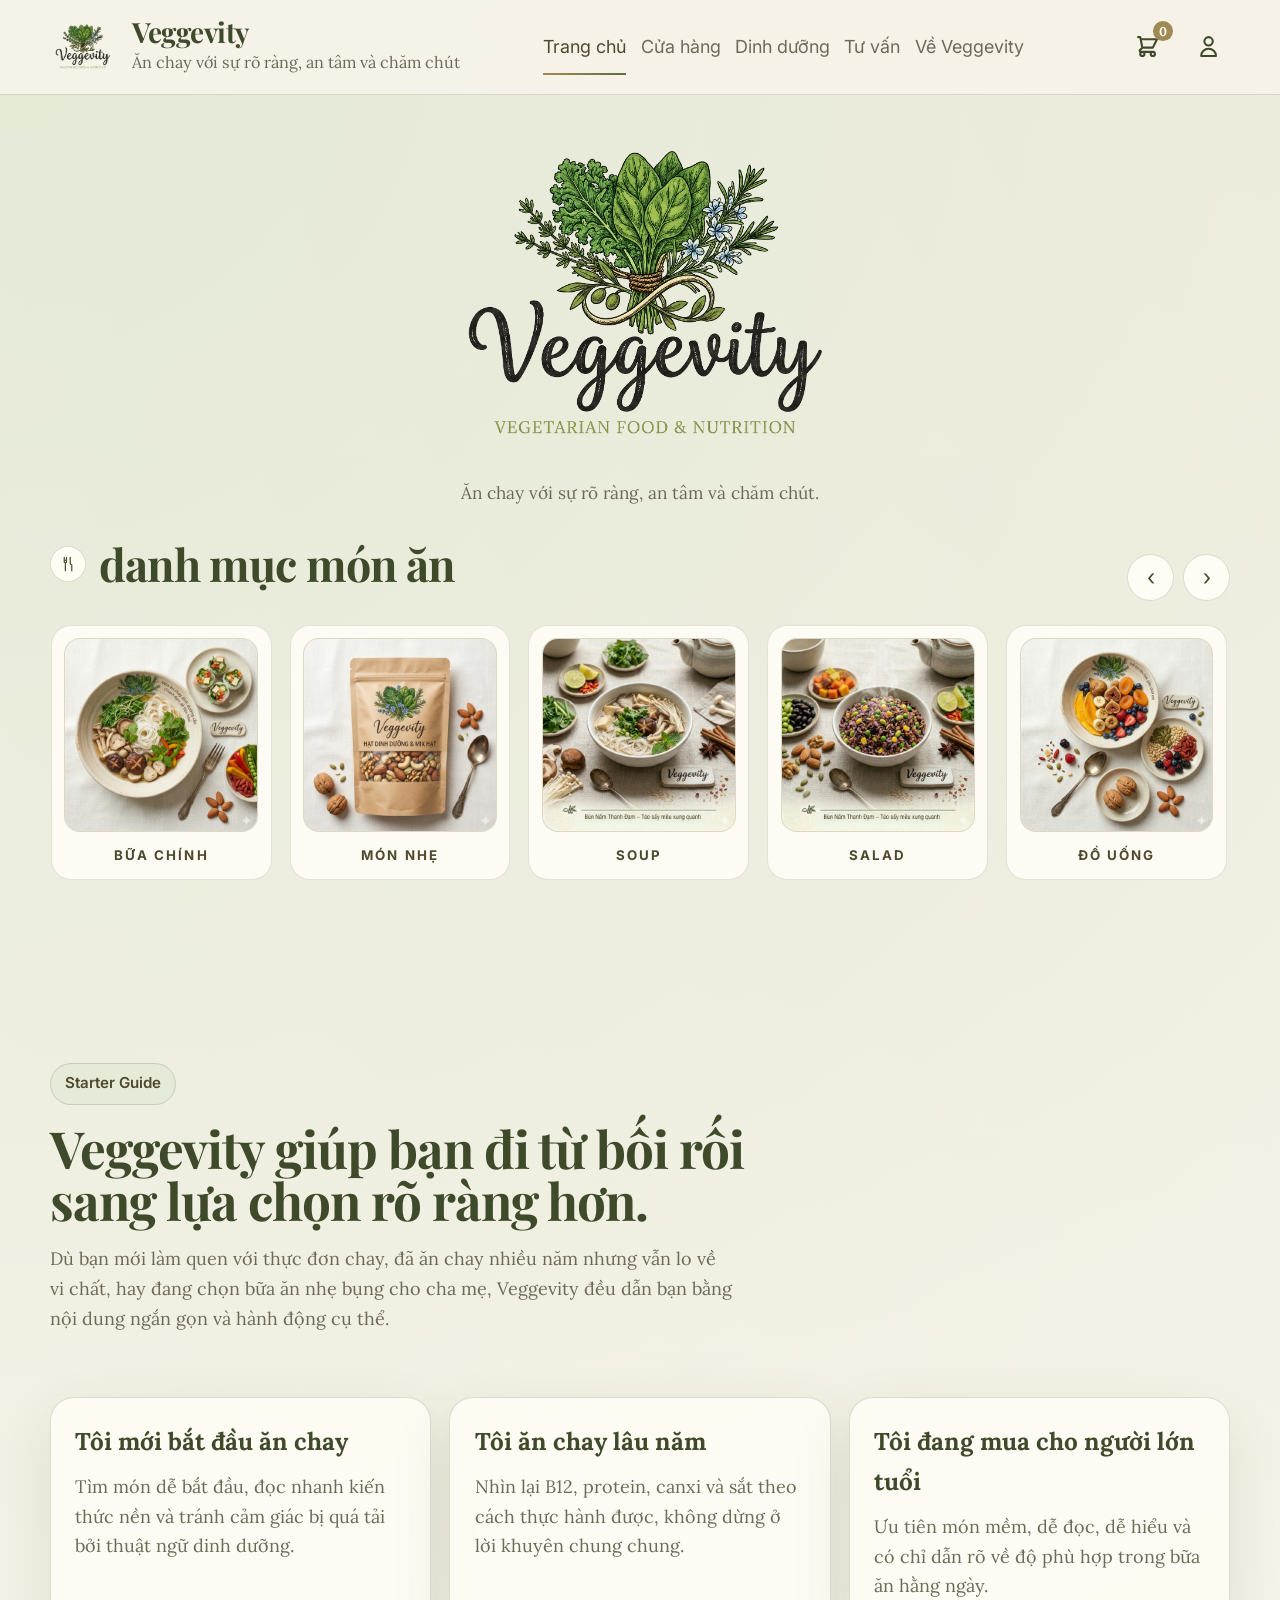
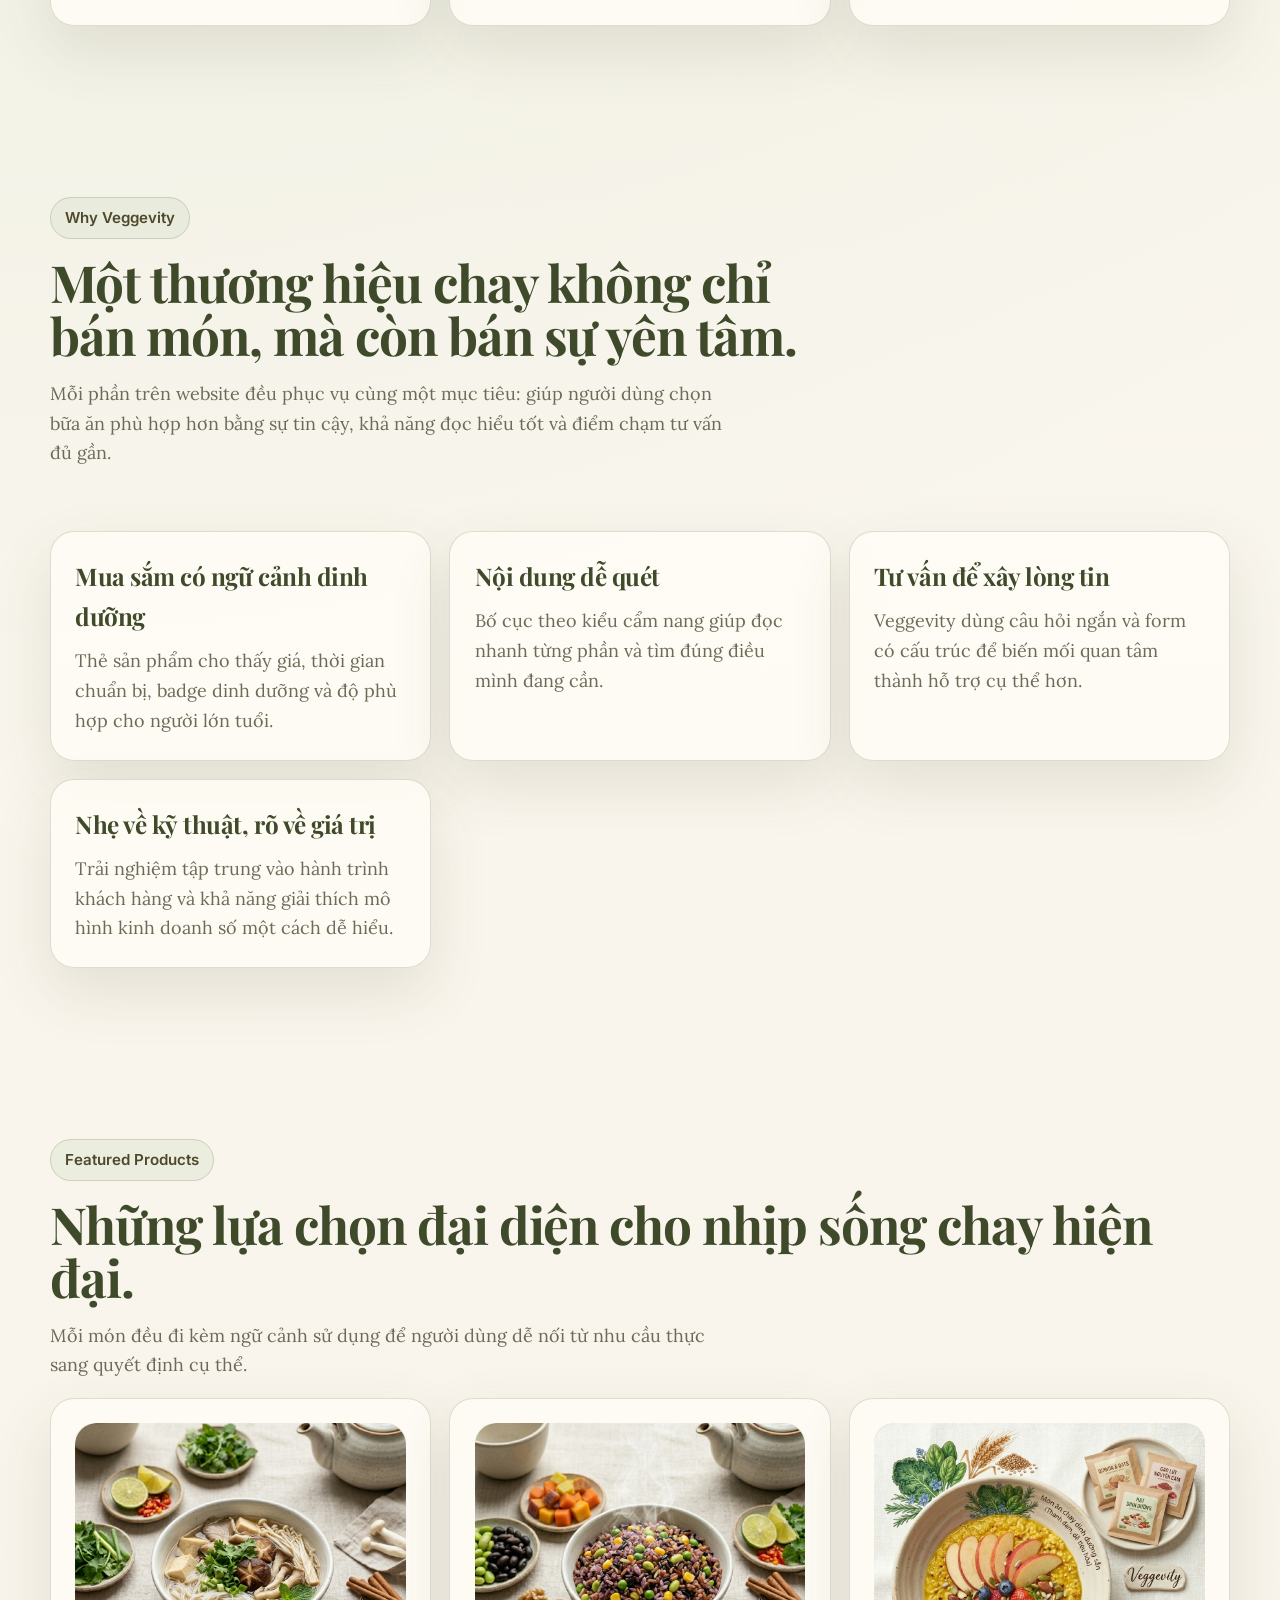
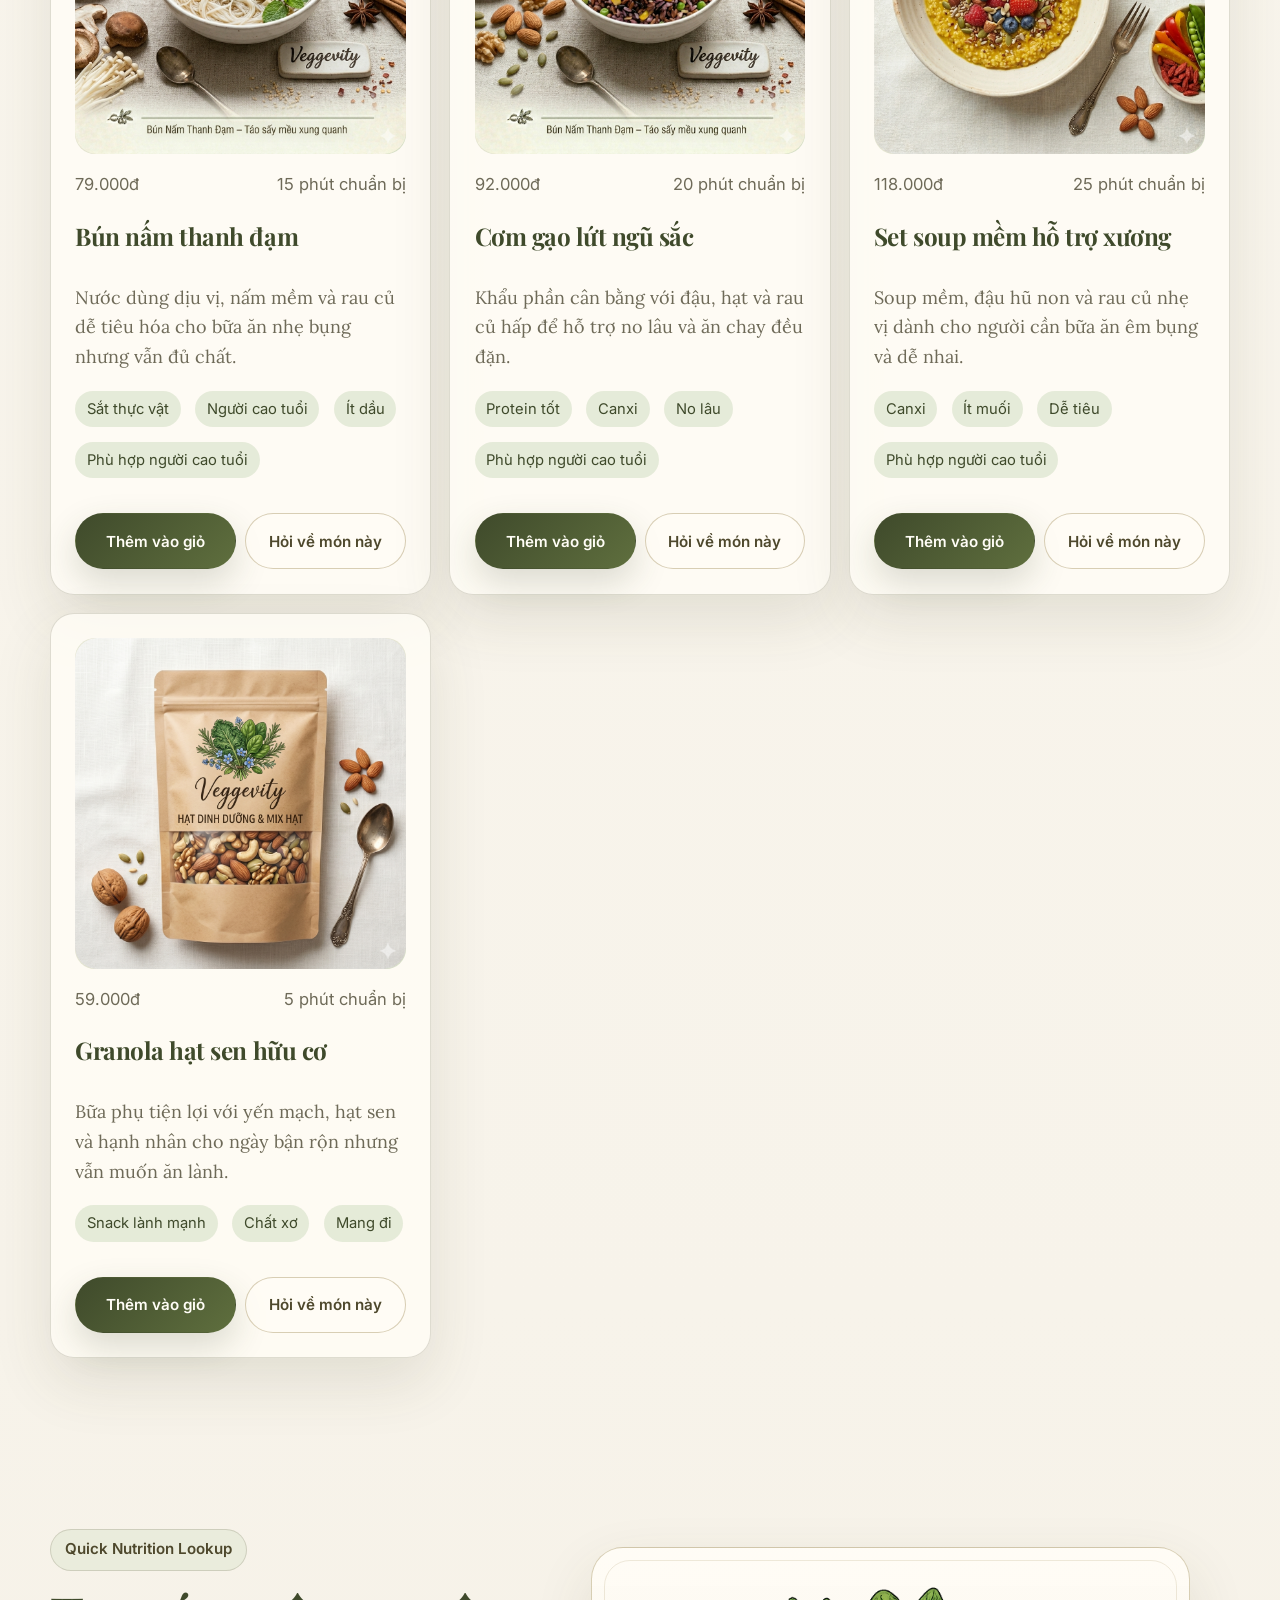
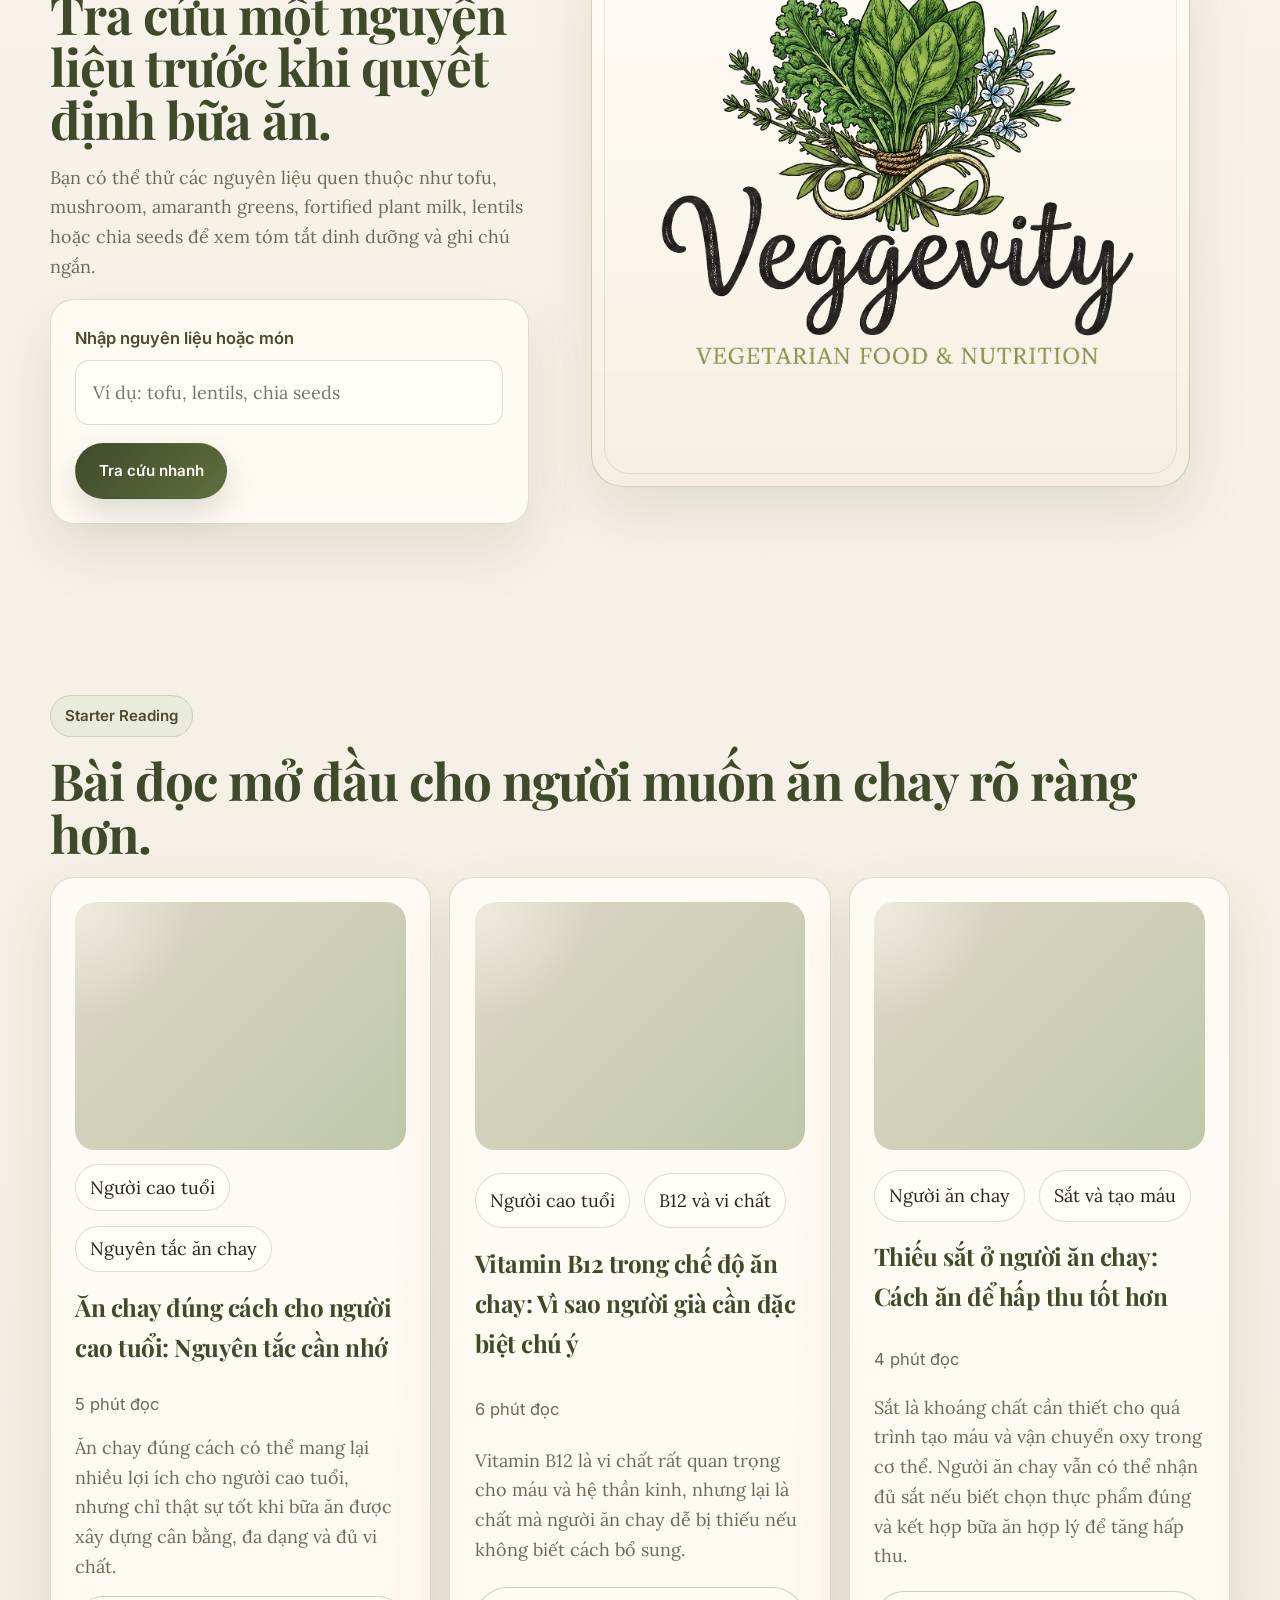
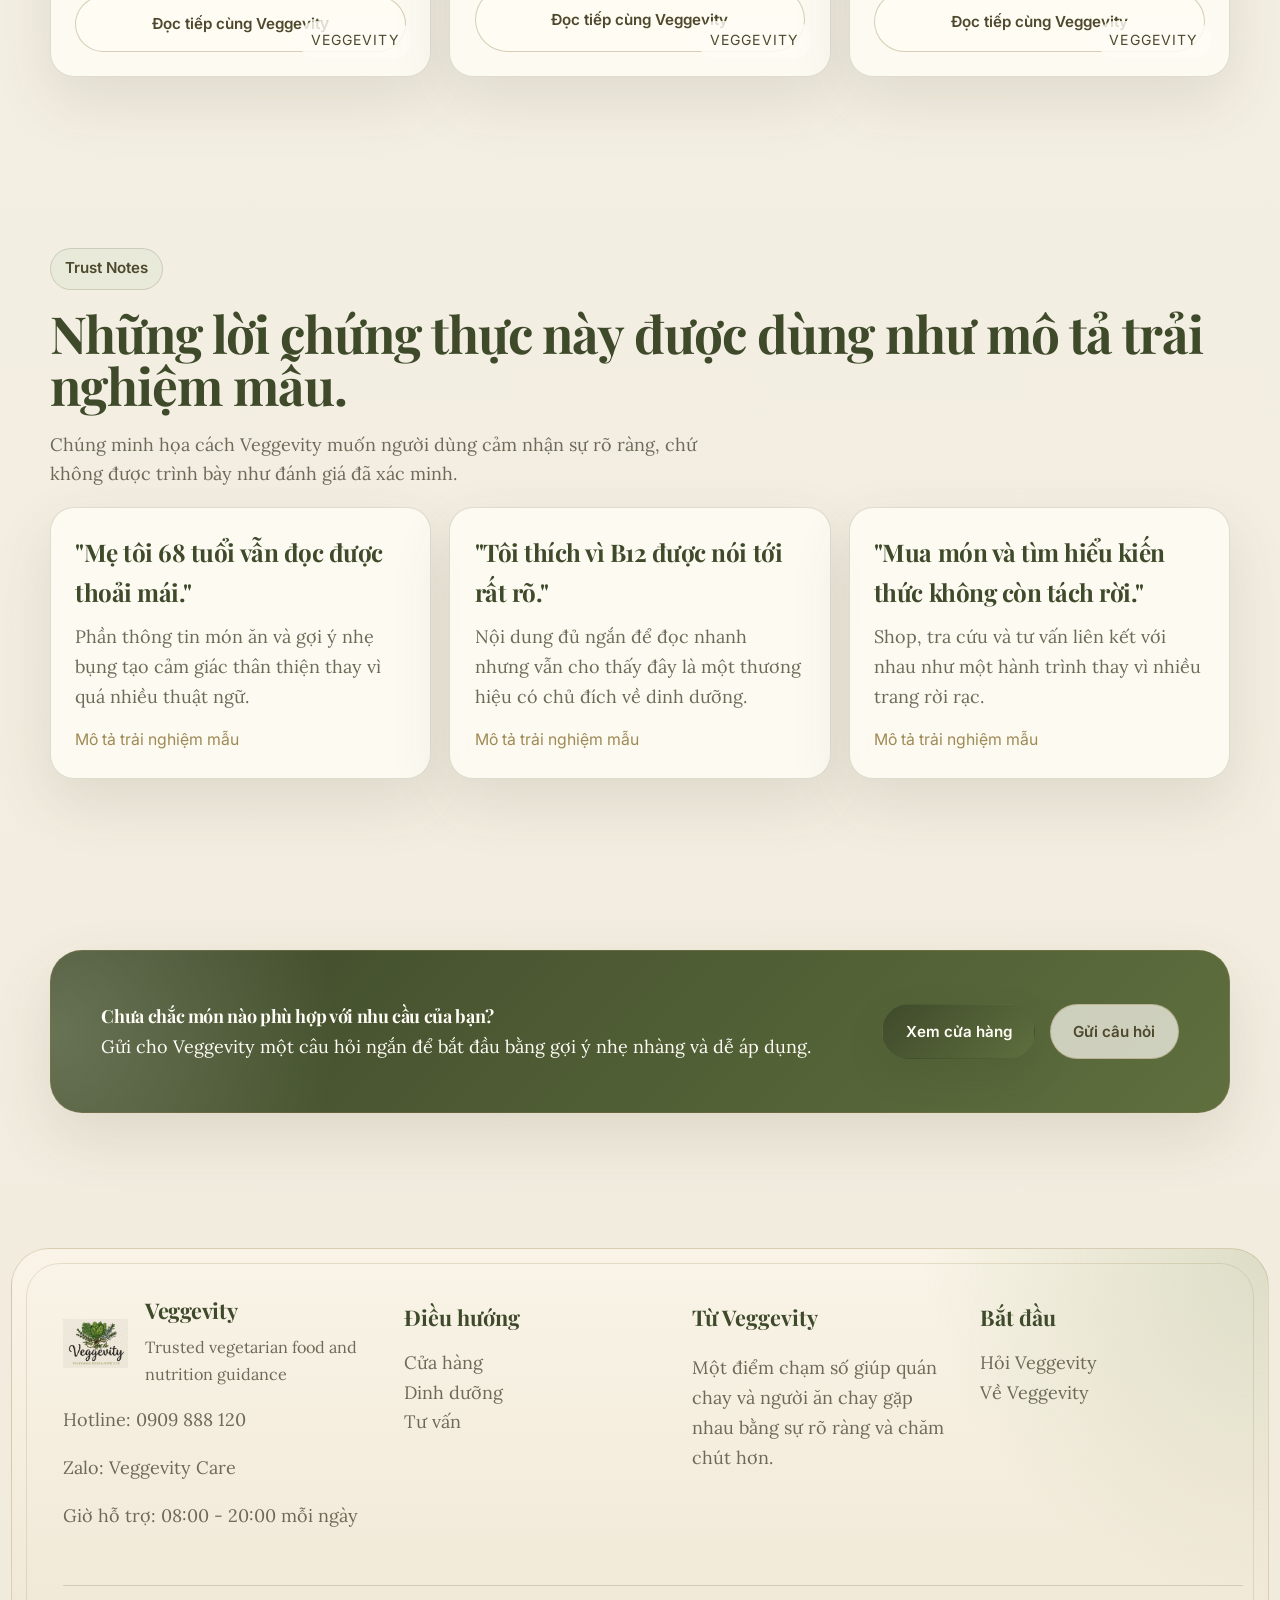
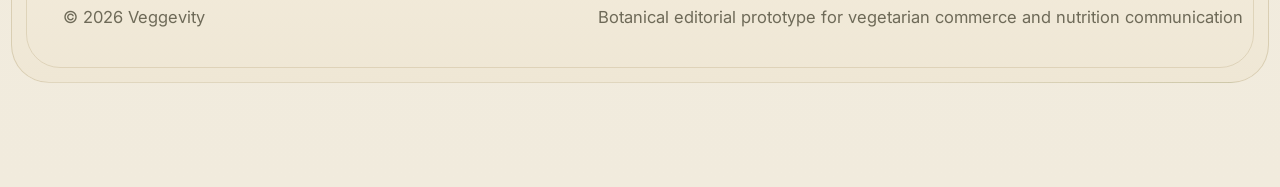
==== commit da71b834: "fix" ====
--- a/index.html
+++ b/index.html
@@ -34,21 +34,28 @@
           <a href="about.html">Về Veggevity</a>
         </div>
         <div class="nav-actions">
-            <button id="openCartBtn" class="nav-icon-btn">
-              <svg width="24" height="24" fill="none" stroke="currentColor" stroke-width="2" viewBox="0 0 24 24"><path stroke-linecap="round" stroke-linejoin="round" d="M3 3h2l.4 2M7 13h10l4-8H5.4M7 13L5.4 5M7 13l-2.293 2.293c-.63.63-.184 1.707.707 1.707H17m0 0a2 2 0 100 4 2 2 0 000-4zm-8 2a2 2 0 11-4 0 2 2 0 014 0z"></path></svg>
-              <span id="cartBadge" class="cart-count">0</span>
+          <button id="openCartBtn" class="nav-icon-btn">
+            <svg width="24" height="24" fill="none" stroke="currentColor" stroke-width="2" viewBox="0 0 24 24">
+              <path stroke-linecap="round" stroke-linejoin="round"
+                d="M3 3h2l.4 2M7 13h10l4-8H5.4M7 13L5.4 5M7 13l-2.293 2.293c-.63.63-.184 1.707.707 1.707H17m0 0a2 2 0 100 4 2 2 0 000-4zm-8 2a2 2 0 11-4 0 2 2 0 014 0z">
+              </path>
+            </svg>
+            <span id="cartBadge" class="cart-count">0</span>
+          </button>
+          <div class="user-dropdown">
+            <button class="nav-icon-btn user-btn">
+              <svg width="24" height="24" fill="none" stroke="currentColor" stroke-width="2" viewBox="0 0 24 24">
+                <path stroke-linecap="round" stroke-linejoin="round"
+                  d="M16 7a4 4 0 11-8 0 4 4 0 018 0zM12 14a7 7 0 00-7 7h14a7 7 0 00-7-7z"></path>
+              </svg>
             </button>
-            <div class="user-dropdown">
-              <button class="nav-icon-btn user-btn">
-                <svg width="24" height="24" fill="none" stroke="currentColor" stroke-width="2" viewBox="0 0 24 24"><path stroke-linecap="round" stroke-linejoin="round" d="M16 7a4 4 0 11-8 0 4 4 0 018 0zM12 14a7 7 0 00-7 7h14a7 7 0 00-7-7z"></path></svg>
-              </button>
-              <div class="dropdown-menu">
-                <a href="myorder.html">Đơn hàng của tôi</a>
-                <a href="profile.html">Thông tin cá nhân</a>
-              </div>
+            <div class="dropdown-menu">
+              <a href="myorder.html">Đơn hàng của tôi</a>
+              <a href="profile.html">Thông tin cá nhân</a>
             </div>
           </div>
         </div>
+      </div>
     </nav>
 
     <section class="brand-center">
@@ -156,7 +163,7 @@
     </section>
 
     <section>
-      <div class="section-grid">
+      <div class="section-grid stacked">
         <div class="section-copy reveal">
           <div class="section-badge">Starter Guide</div>
           <h2>Veggevity giúp bạn đi từ bối rối sang lựa chọn rõ ràng hơn.</h2>
@@ -183,7 +190,7 @@
     </section>
 
     <section>
-      <div class="section-grid">
+      <div class="section-grid stacked">
         <div class="section-copy reveal">
           <div class="section-badge">Why Veggevity</div>
           <h2>Một thương hiệu chay không chỉ bán món, mà còn bán sự yên tâm.</h2>
@@ -253,12 +260,7 @@
           </form>
         </div>
         <figure class="story-frame reveal">
-          <img src="images/logo.png" alt="Logo Veggevity theo phong cách botanical vintage" />
-          <figcaption>
-            Tông màu giấy ấm, xanh olive và chi tiết cổ điển giúp website mang cảm giác cẩm nang nấu ăn hơn là một giao
-            diện bán hàng khô cứng.
-          </figcaption>
-        </figure>
+          <img src="images/logo.png" alt="Logo Veggevity theo phong cách botanical vintage" data-clean-logo />
       </div>
     </section>
 
--- a/styles.css
+++ b/styles.css
@@ -22,7 +22,7 @@
 
 * { box-sizing: border-box; }
 
-html { scroll-behavior: smooth; }
+html { scroll-behavior: smooth; font-size: 18px; }
 
 body {
   margin: 0;
@@ -202,7 +202,7 @@
   cursor: pointer;
   transition: transform 180ms ease, background 180ms ease, border-color 180ms ease, color 180ms ease;
   font-family: "Inter", system-ui, sans-serif;
-  font-size: 0.95rem;
+  font-size: 15.2px;
   font-weight: 600;
 }
 
@@ -388,8 +388,17 @@
   align-items: start;
 }
 
+.section-grid.stacked {
+  grid-template-columns: 1fr;
+  gap: 2.5rem;
+}
+
 .section-copy { grid-column: span 5; }
 .section-aside { grid-column: span 7; }
+.story-frame { grid-column: span 7; }
+
+.section-grid.stacked .section-copy { grid-column: auto; max-width: 800px; }
+.section-grid.stacked .section-aside { grid-column: auto; }
 
 .section-badge {
   display: inline-flex;
@@ -618,18 +627,25 @@
 .shop-layout,
 .nutrition-layout,
 .consult-layout,
-.about-layout,
-.contact-layout {
+.about-layout {
   display: grid;
   gap: 1.25rem;
   align-items: start;
 }
 
+.contact-layout {
+  display: flex;
+  justify-content: center;
+}
+.contact-layout .contact-panel {
+  width: 100%;
+  max-width: 600px;
+}
+
 .shop-layout { grid-template-columns: 320px 1fr; }
 .nutrition-layout,
 .consult-layout,
-.about-layout,
-.contact-layout { grid-template-columns: 1.08fr 0.92fr; }
+.about-layout { grid-template-columns: 1.08fr 0.92fr; }
 
 .field {
   display: grid;
